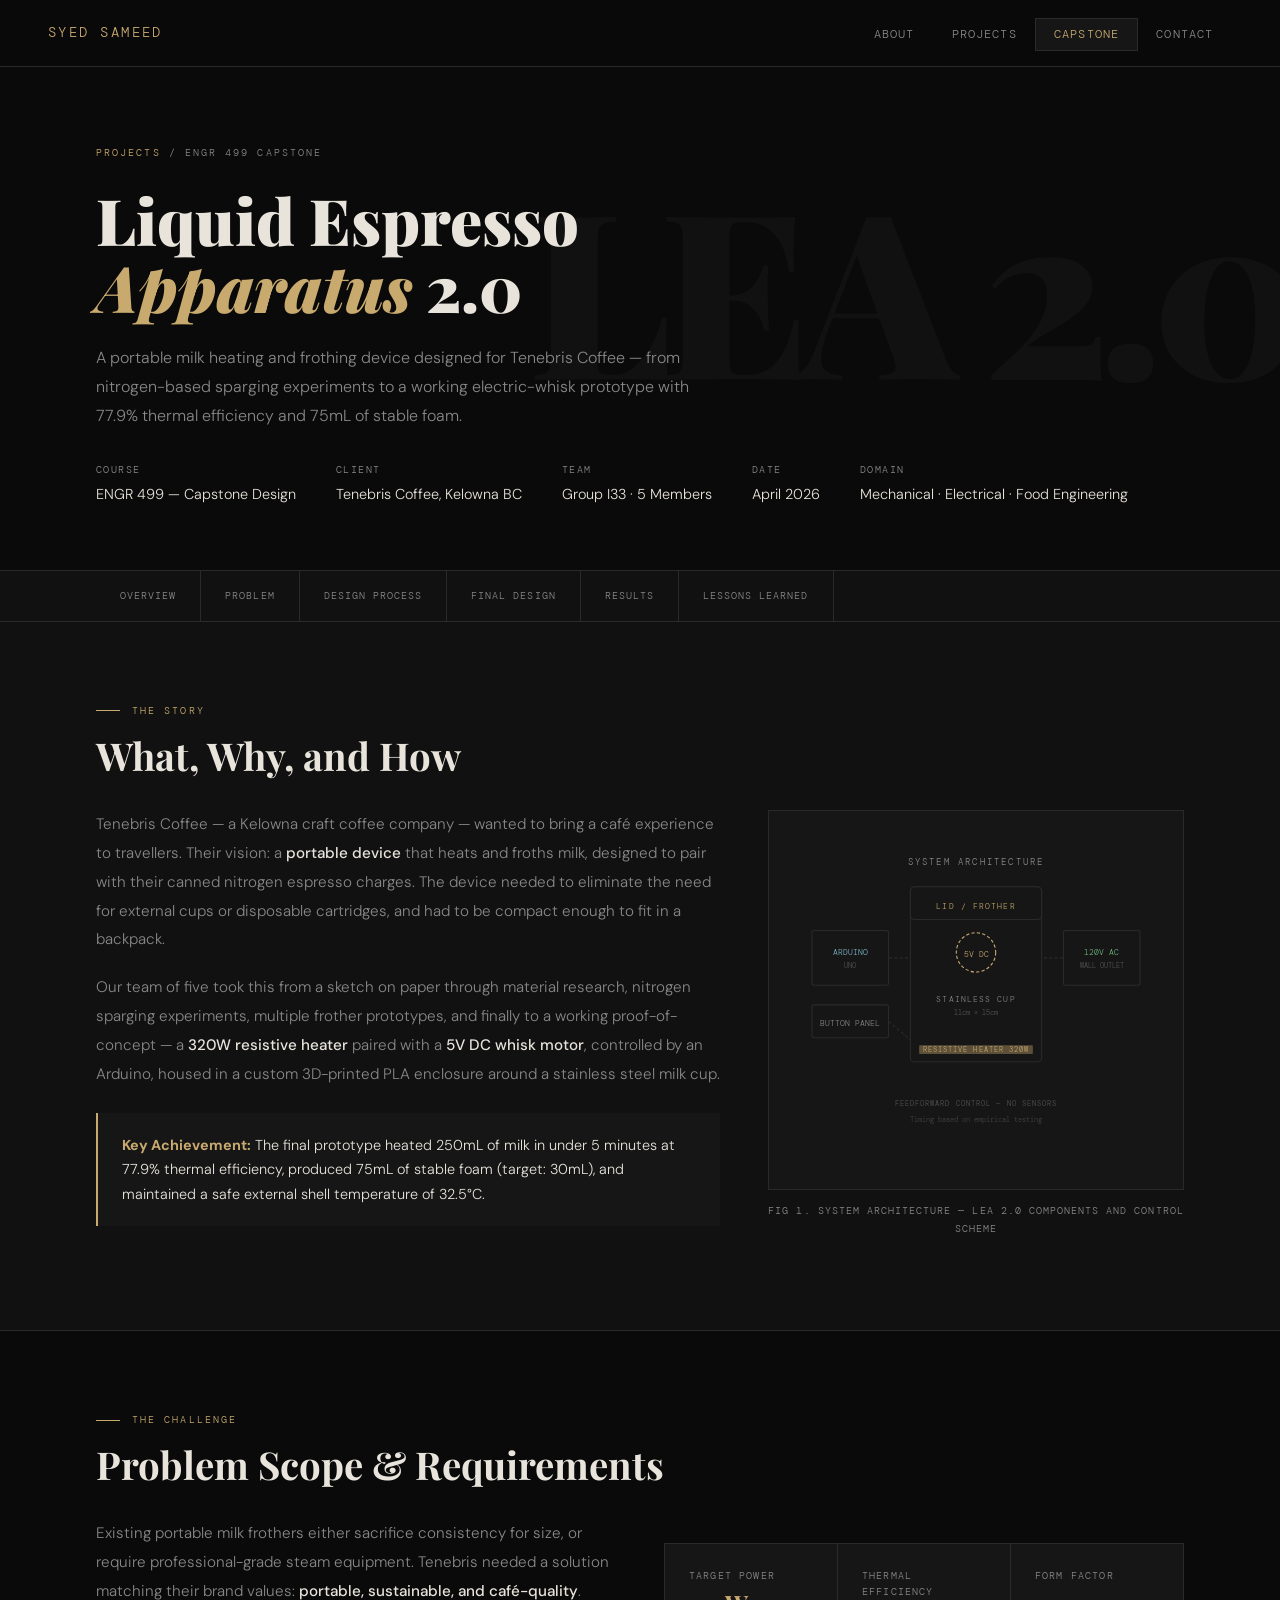
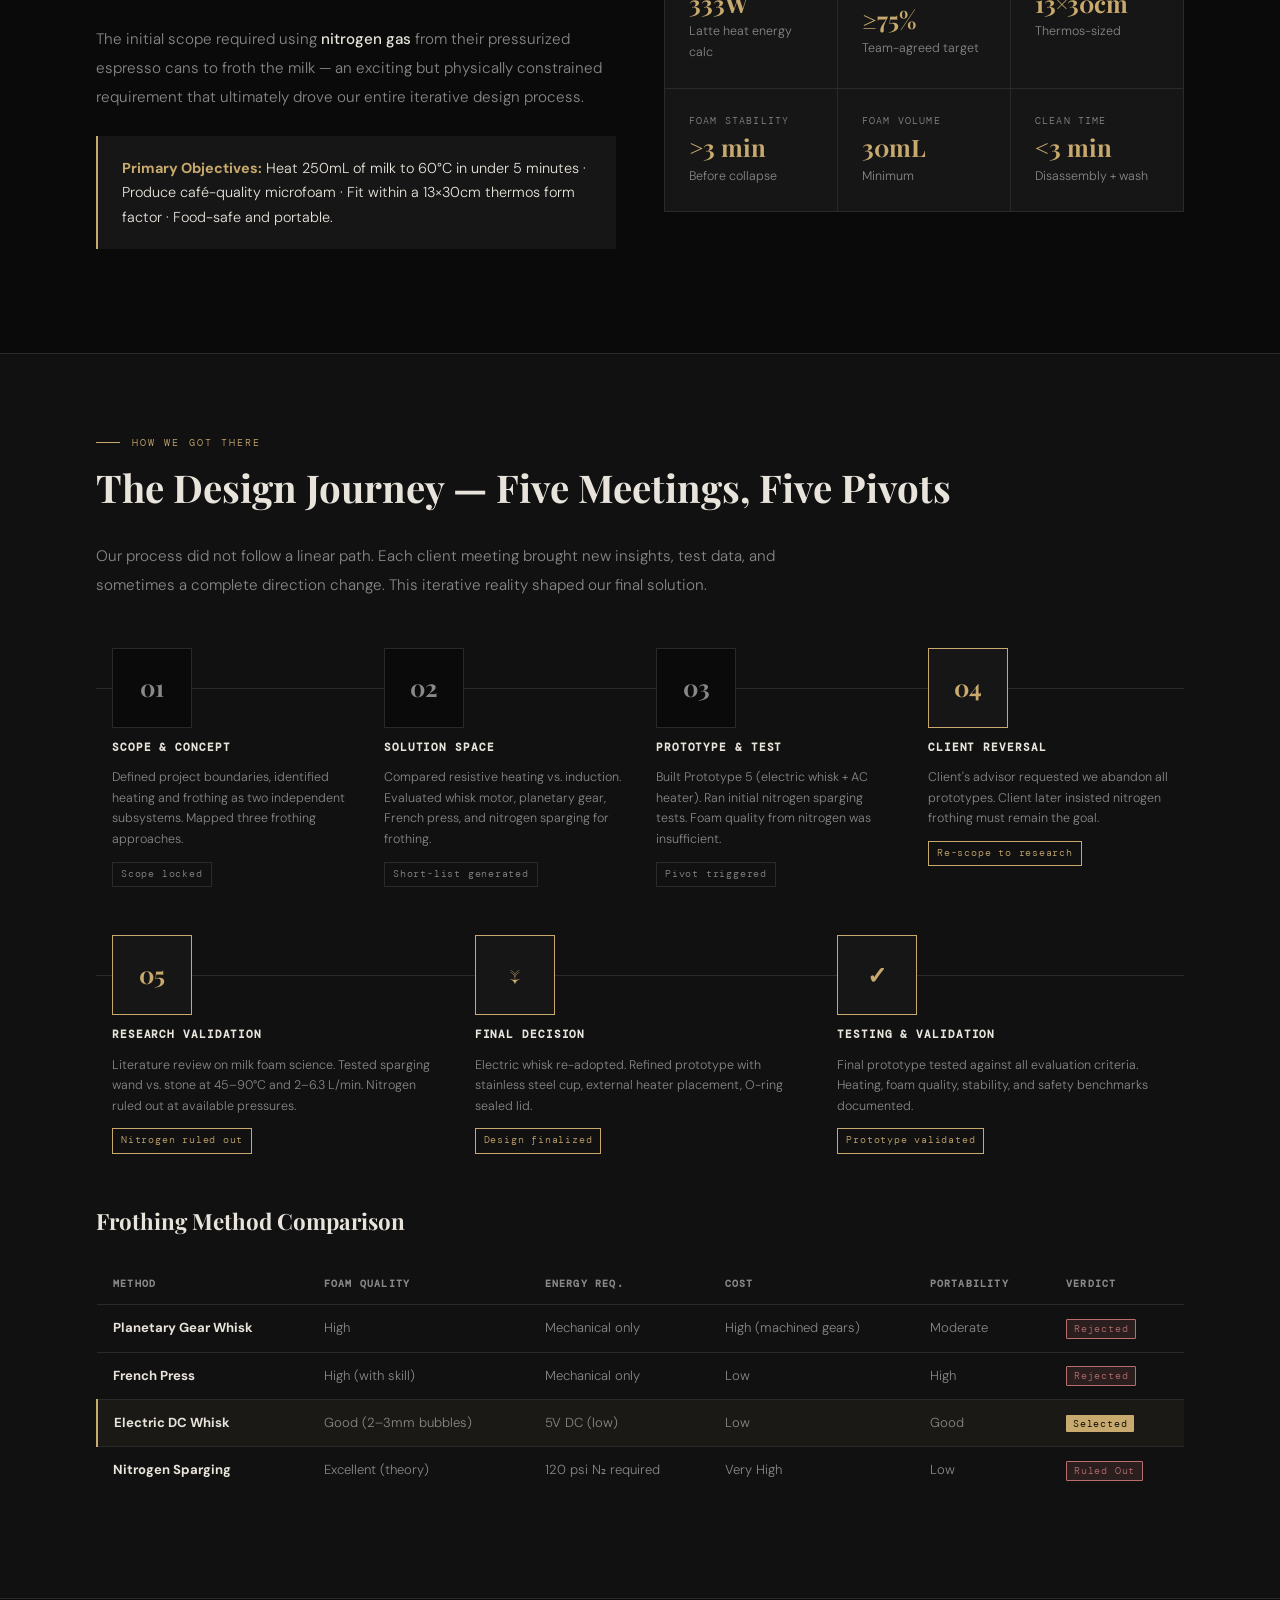
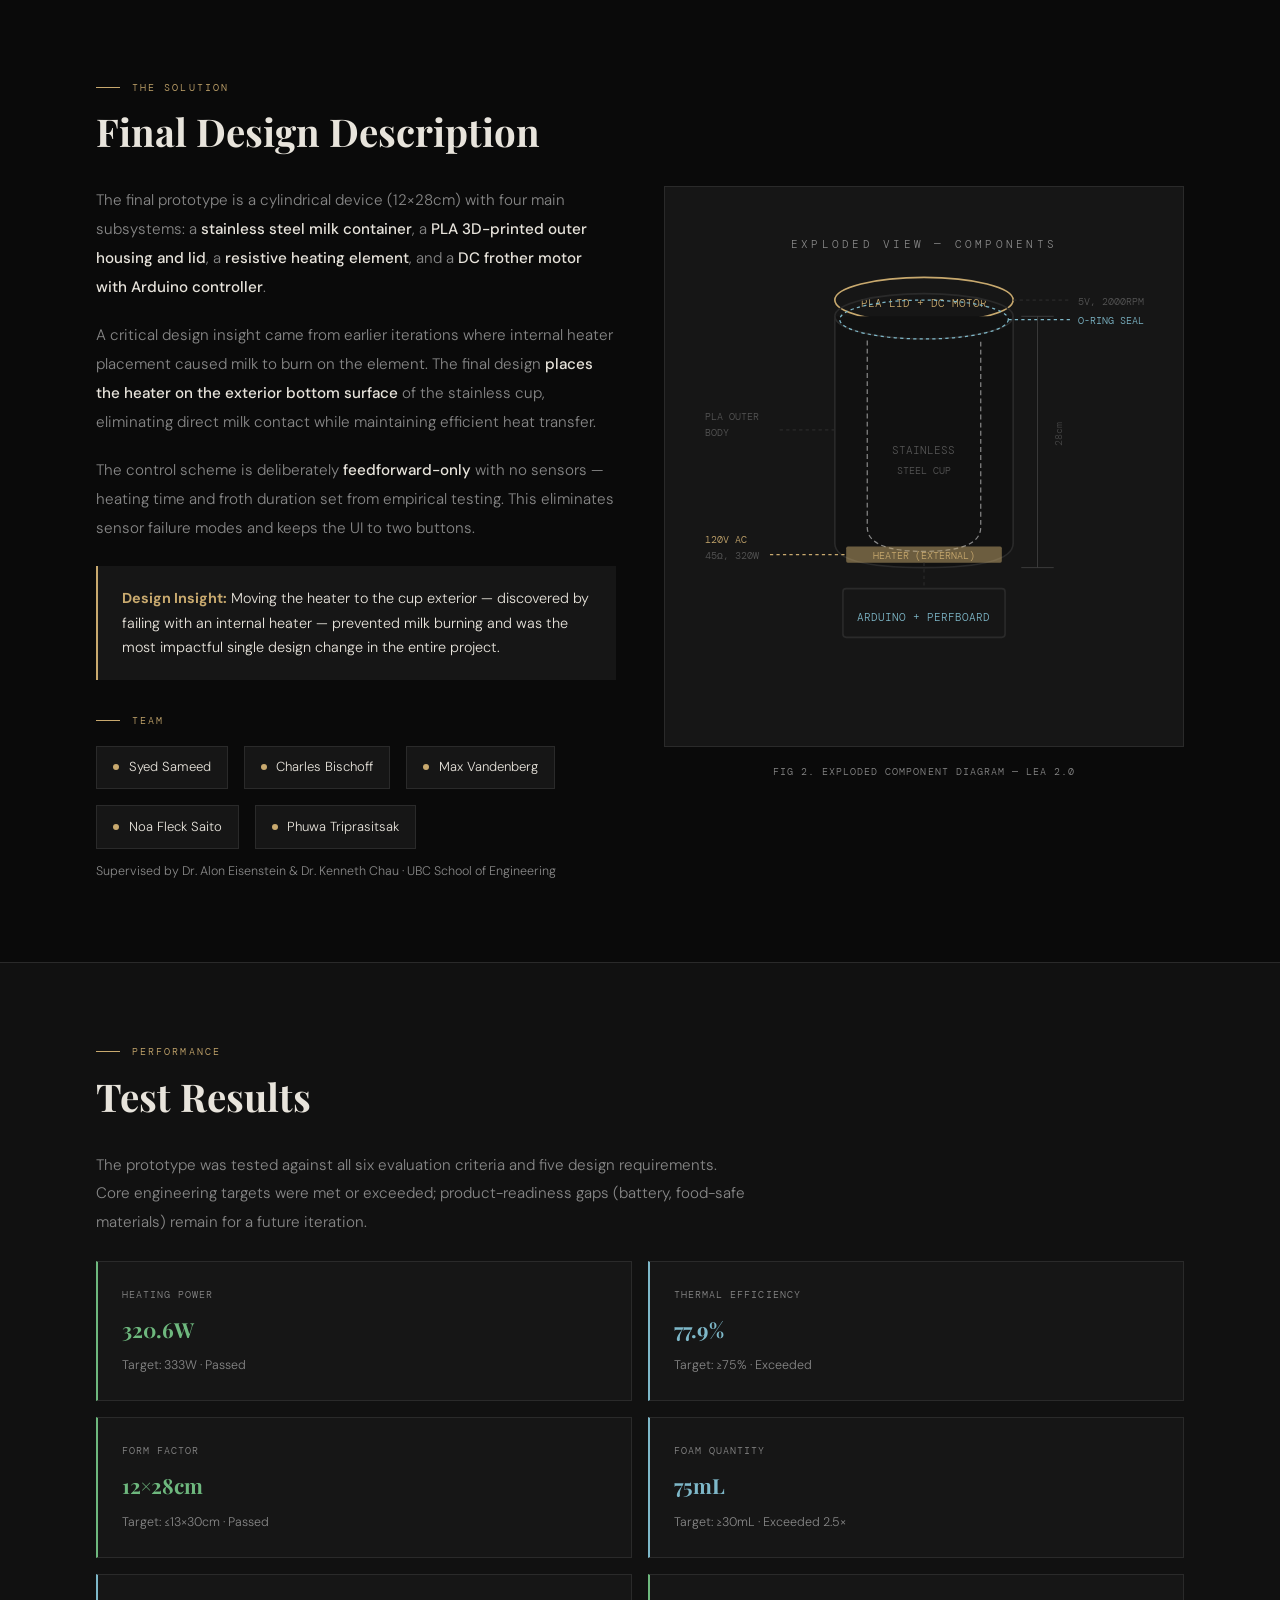
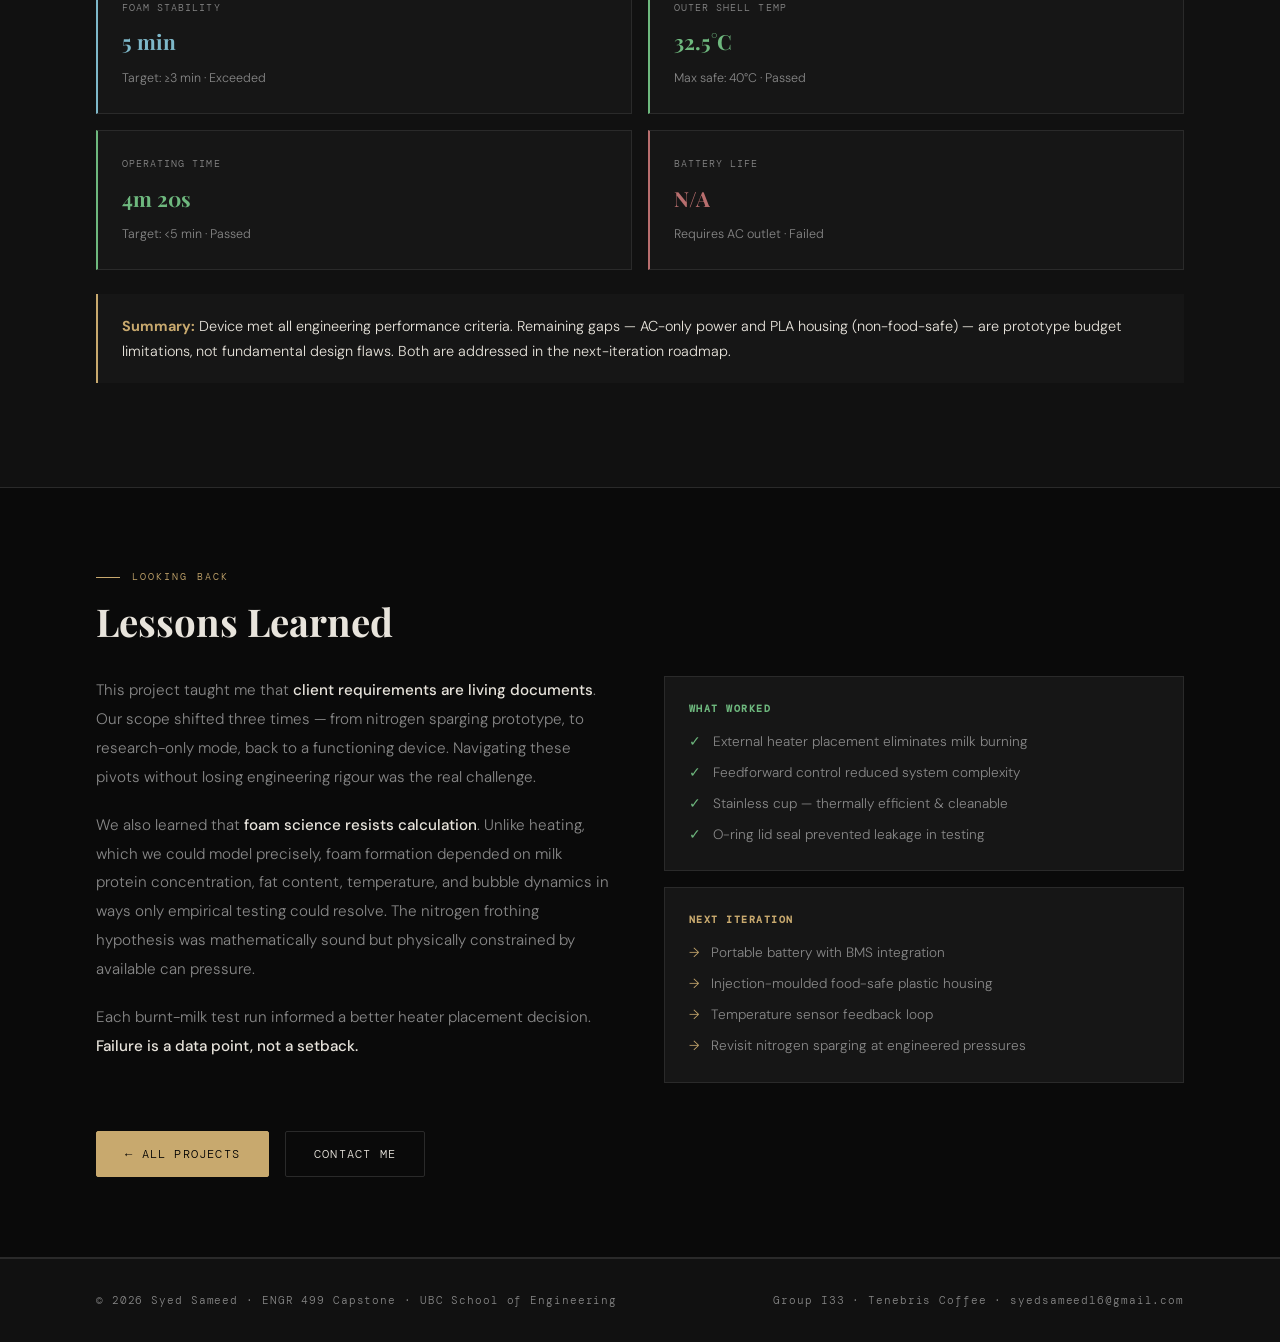
==== capstone.html @ f21b2f1c "Add files via upload" ====
<!DOCTYPE html>
<html lang="en">
<head>
  <meta charset="UTF-8"/>
  <meta name="viewport" content="width=device-width, initial-scale=1.0"/>
  <title>LEA 2.0 Capstone — Syed Sameed</title>
  <link rel="stylesheet" href="style.css"/>
  <style>
    /* PROJECT HERO */
    .project-hero {
      padding: 9rem 6rem 4rem;
      border-bottom: 1px solid var(--border);
      position: relative; overflow: hidden;
    }
    .project-hero::before {
      content: 'LEA 2.0';
      position: absolute; right: -1rem; top: 50%;
      transform: translateY(-50%);
      font-family: var(--serif); font-size: 18vw; font-weight: 900;
      color: var(--surface); letter-spacing: -0.05em;
      pointer-events: none; white-space: nowrap;
    }
    .hero-breadcrumb {
      font-family: var(--mono); font-size: 0.65rem;
      letter-spacing: 0.2em; text-transform: uppercase;
      color: var(--muted); margin-bottom: 1.5rem;
      display: flex; align-items: center; gap: 0.5rem;
    }
    .hero-breadcrumb a { color: var(--accent); text-decoration: none; }
    .project-hero h1 {
      font-family: var(--serif);
      font-size: clamp(2.5rem, 5vw, 4.5rem);
      font-weight: 900; line-height: 1.05;
      max-width: 700px; margin-bottom: 1.5rem;
      position: relative; z-index: 1;
    }
    .project-hero h1 em { font-style: italic; color: var(--accent); }
    .project-hero > p {
      max-width: 600px; color: var(--muted); font-size: 1rem;
      margin-top: 1rem; line-height: 1.8; position: relative; z-index: 1;
    }
    .project-meta {
      display: flex; gap: 2.5rem; flex-wrap: wrap;
      margin-top: 2rem; position: relative; z-index: 1;
    }
    .meta-item { display: flex; flex-direction: column; gap: 0.2rem; }
    .meta-label { font-family: var(--mono); font-size: 0.6rem; letter-spacing: 0.15em; text-transform: uppercase; color: var(--muted); }
    .meta-value { font-size: 0.9rem; color: var(--text); }

    /* TOC */
    .toc-bar {
      background: var(--surface); border-bottom: 1px solid var(--border);
      padding: 0 6rem; display: flex; gap: 0; overflow-x: auto;
      position: sticky; top: 61px; z-index: 50;
    }
    .toc-item {
      font-family: var(--mono); font-size: 0.65rem; letter-spacing: 0.1em;
      text-transform: uppercase; color: var(--muted); text-decoration: none;
      padding: 1rem 1.5rem; border-right: 1px solid var(--border);
      white-space: nowrap; transition: all 0.2s;
    }
    .toc-item:hover { color: var(--accent); background: var(--card); }

    /* CONTENT */
    section.project-section { padding: 5rem 6rem; border-bottom: 1px solid var(--border); }
    section.project-section:nth-child(even) { background: var(--surface); }
    .section-title { font-family: var(--serif); font-size: clamp(1.6rem, 3vw, 2.4rem); font-weight: 700; line-height: 1.2; margin-bottom: 2rem; }
    .two-col { display: grid; grid-template-columns: 1fr 1fr; gap: 3rem; align-items: start; }
    .two-col-wide { display: grid; grid-template-columns: 1.5fr 1fr; gap: 3rem; align-items: start; }
    p.body-text { color: var(--muted); font-size: 0.95rem; line-height: 1.9; margin-bottom: 1.2rem; }
    p.body-text strong { color: var(--text); font-weight: 500; }
    .callout { border-left: 2px solid var(--accent); padding: 1.25rem 1.5rem; background: var(--card); margin: 1.5rem 0; font-size: 0.9rem; color: var(--text); line-height: 1.7; }
    .callout strong { color: var(--accent); }
    .diagram-box { background: var(--card); border: 1px solid var(--border); padding: 2rem; display: flex; flex-direction: column; align-items: center; justify-content: center; min-height: 220px; gap: 1rem; text-align: center; }
    .diagram-caption { font-family: var(--mono); font-size: 0.65rem; letter-spacing: 0.1em; text-transform: uppercase; color: var(--muted); text-align: center; margin-top: 0.75rem; }

    /* ITERATION FLOW */
    .iteration-flow { display: grid; grid-template-columns: repeat(4, 1fr); gap: 0; margin: 2rem 0; position: relative; }
    .iteration-flow::before { content: ''; position: absolute; top: 2.5rem; left: 0; right: 0; height: 1px; background: var(--border); z-index: 0; }
    .iter-card { padding: 0 1rem; display: flex; flex-direction: column; align-items: flex-start; gap: 0.75rem; position: relative; z-index: 1; }
    .iter-num { width: 5rem; height: 5rem; border: 1px solid var(--border); background: var(--bg); display: flex; align-items: center; justify-content: center; font-family: var(--serif); font-size: 1.5rem; font-weight: 700; color: var(--muted); }
    .iter-card.active .iter-num { border-color: var(--accent); background: var(--card); color: var(--accent); }
    .iter-card h4 { font-family: var(--mono); font-size: 0.7rem; letter-spacing: 0.08em; text-transform: uppercase; color: var(--text); line-height: 1.4; }
    .iter-card p { font-size: 0.78rem; color: var(--muted); line-height: 1.65; }
    .iter-outcome { font-family: var(--mono); font-size: 0.62rem; letter-spacing: 0.08em; padding: 0.2rem 0.5rem; border: 1px solid var(--border); color: var(--muted); }
    .iter-card.active .iter-outcome { border-color: var(--accent); color: var(--accent); }

    /* TABLES */
    .compare-table { width: 100%; border-collapse: collapse; font-size: 0.82rem; margin: 1.5rem 0; }
    .compare-table th { font-family: var(--mono); font-size: 0.62rem; letter-spacing: 0.12em; text-transform: uppercase; color: var(--muted); padding: 0.75rem 1rem; border-bottom: 1px solid var(--border); text-align: left; }
    .compare-table td { padding: 0.75rem 1rem; border-bottom: 1px solid var(--border); color: var(--muted); vertical-align: top; }
    .compare-table tr:last-child td { border-bottom: none; }
    .compare-table tr:hover td { background: var(--card); }
    .selected-row td { background: rgba(200, 169, 110, 0.05) !important; }
    .selected-row td:first-child { border-left: 2px solid var(--accent); }
    .badge { font-family: var(--mono); font-size: 0.6rem; letter-spacing: 0.08em; padding: 0.15rem 0.45rem; border-radius: 1px; }
    .badge-selected { background: var(--accent); color: #000; }
    .badge-pass { background: rgba(110, 184, 126, 0.15); color: var(--green); border: 1px solid var(--green); }
    .badge-fail { background: rgba(184, 110, 110, 0.15); color: var(--red); border: 1px solid var(--red); }
    .badge-exceed { background: rgba(126, 184, 201, 0.15); color: var(--accent2); border: 1px solid var(--accent2); }

    /* SPECS GRID */
    .specs-grid { display: grid; grid-template-columns: repeat(3, 1fr); gap: 1px; background: var(--border); border: 1px solid var(--border); margin: 1.5rem 0; }
    .spec-cell { background: var(--card); padding: 1.5rem; display: flex; flex-direction: column; gap: 0.4rem; }
    .spec-label { font-family: var(--mono); font-size: 0.6rem; letter-spacing: 0.12em; text-transform: uppercase; color: var(--muted); }
    .spec-val { font-family: var(--serif); font-size: 1.5rem; font-weight: 700; color: var(--accent); line-height: 1; }
    .spec-note { font-size: 0.78rem; color: var(--muted); }

    /* SYSTEM SVG */
    .system-svg-wrap { background: var(--card); border: 1px solid var(--border); padding: 2rem; }

    /* RESULTS */
    .results-grid { display: grid; grid-template-columns: repeat(2, 1fr); gap: 1rem; margin: 1.5rem 0; }
    .result-card { background: var(--card); border: 1px solid var(--border); padding: 1.5rem; display: flex; flex-direction: column; gap: 0.5rem; }
    .result-card.pass { border-left: 2px solid var(--green); }
    .result-card.fail { border-left: 2px solid var(--red); }
    .result-card.exceed { border-left: 2px solid var(--accent2); }
    .result-label { font-family: var(--mono); font-size: 0.65rem; letter-spacing: 0.1em; text-transform: uppercase; color: var(--muted); }
    .result-value { font-family: var(--serif); font-size: 1.3rem; font-weight: 700; }
    .result-card.pass .result-value { color: var(--green); }
    .result-card.fail .result-value { color: var(--red); }
    .result-card.exceed .result-value { color: var(--accent2); }
    .result-target { font-size: 0.78rem; color: var(--muted); }

    /* TEAM */
    .team-row { display: flex; gap: 1rem; flex-wrap: wrap; margin-top: 1rem; }
    .team-chip { display: flex; align-items: center; gap: 0.6rem; padding: 0.6rem 1rem; background: var(--card); border: 1px solid var(--border); font-size: 0.82rem; }
    .team-chip span { width: 6px; height: 6px; background: var(--accent); border-radius: 50%; flex-shrink: 0; }

    @media (max-width: 900px) {
      .project-hero { padding: 7rem 2rem 3rem; }
      section.project-section { padding: 3.5rem 2rem; }
      .two-col, .two-col-wide { grid-template-columns: 1fr; gap: 2rem; }
      .iteration-flow { grid-template-columns: 1fr 1fr; gap: 1.5rem; }
      .iteration-flow::before { display: none; }
      .specs-grid { grid-template-columns: 1fr 1fr; }
      .results-grid { grid-template-columns: 1fr; }
      .toc-bar { padding: 0 1.5rem; }
    }
  </style>
</head>
<body>

<nav>
  <a href="index.html" class="nav-logo">Syed Sameed</a>
  <ul class="nav-links">
    <li><a href="index.html">About</a></li>
    <li><a href="projects.html">Projects</a></li>
    <li><a href="capstone.html" class="active">Capstone</a></li>
    <li><a href="contact.html">Contact</a></li>
  </ul>
</nav>

<!-- HERO -->
<div class="project-hero">
  <div class="hero-breadcrumb">
    <a href="projects.html">Projects</a>
    <span>/</span>
    ENGR 499 Capstone
  </div>
  <h1>Liquid Espresso<br/><em>Apparatus</em> 2.0</h1>
  <p>
    A portable milk heating and frothing device designed for Tenebris Coffee — 
    from nitrogen-based sparging experiments to a working electric-whisk prototype 
    with 77.9% thermal efficiency and 75mL of stable foam.
  </p>
  <div class="project-meta">
    <div class="meta-item"><span class="meta-label">Course</span><span class="meta-value">ENGR 499 — Capstone Design</span></div>
    <div class="meta-item"><span class="meta-label">Client</span><span class="meta-value">Tenebris Coffee, Kelowna BC</span></div>
    <div class="meta-item"><span class="meta-label">Team</span><span class="meta-value">Group I33 · 5 Members</span></div>
    <div class="meta-item"><span class="meta-label">Date</span><span class="meta-value">April 2026</span></div>
    <div class="meta-item"><span class="meta-label">Domain</span><span class="meta-value">Mechanical · Electrical · Food Engineering</span></div>
  </div>
</div>

<!-- TOC -->
<div class="toc-bar">
  <a href="#overview" class="toc-item">Overview</a>
  <a href="#problem" class="toc-item">Problem</a>
  <a href="#process" class="toc-item">Design Process</a>
  <a href="#final-design" class="toc-item">Final Design</a>
  <a href="#results" class="toc-item">Results</a>
  <a href="#lessons" class="toc-item">Lessons Learned</a>
</div>

<!-- OVERVIEW -->
<section class="project-section" id="overview">
  <div class="section-tag">The Story</div>
  <h2 class="section-title">What, Why, and How</h2>
  <div class="two-col-wide">
    <div>
      <p class="body-text">
        Tenebris Coffee — a Kelowna craft coffee company — wanted to bring a café experience 
        to travellers. Their vision: a <strong>portable device</strong> that heats and froths 
        milk, designed to pair with their canned nitrogen espresso charges. The device 
        needed to eliminate the need for external cups or disposable cartridges, and had to 
        be compact enough to fit in a backpack.
      </p>
      <p class="body-text">
        Our team of five took this from a sketch on paper through material research, 
        nitrogen sparging experiments, multiple frother prototypes, and finally to a 
        working proof-of-concept — a <strong>320W resistive heater</strong> paired with a 
        <strong>5V DC whisk motor</strong>, controlled by an Arduino, housed in a 
        custom 3D-printed PLA enclosure around a stainless steel milk cup.
      </p>
      <div class="callout">
        <strong>Key Achievement:</strong> The final prototype heated 250mL of milk in under 
        5 minutes at 77.9% thermal efficiency, produced 75mL of stable foam (target: 30mL), 
        and maintained a safe external shell temperature of 32.5°C.
      </div>
    </div>
    <div>
      <div class="system-svg-wrap">
        <svg width="100%" viewBox="0 0 320 280" fill="none" xmlns="http://www.w3.org/2000/svg">
          <text x="160" y="20" text-anchor="middle" fill="#888" font-family="DM Mono, monospace" font-size="8" letter-spacing="2">SYSTEM ARCHITECTURE</text>
          <rect x="100" y="40" width="120" height="160" rx="4" stroke="#2a2a2a" stroke-width="1"/>
          <rect x="100" y="40" width="120" height="30" rx="4" fill="#161616" stroke="#2a2a2a" stroke-width="1"/>
          <text x="160" y="60" text-anchor="middle" fill="#c8a96e" font-family="DM Mono, monospace" font-size="7" letter-spacing="1">LID / FROTHER</text>
          <circle cx="160" cy="100" r="18" stroke="#c8a96e" stroke-width="1" stroke-dasharray="3 2"/>
          <text x="160" y="104" text-anchor="middle" fill="#c8a96e" font-family="DM Mono, monospace" font-size="7">5V DC</text>
          <text x="160" y="145" text-anchor="middle" fill="#888" font-family="DM Mono, monospace" font-size="7" letter-spacing="1">STAINLESS CUP</text>
          <text x="160" y="157" text-anchor="middle" fill="#555" font-family="DM Mono, monospace" font-size="6">11cm × 15cm</text>
          <rect x="108" y="185" width="104" height="8" fill="#c8a96e" opacity="0.4" rx="1"/>
          <text x="160" y="191" text-anchor="middle" fill="#c8a96e" font-family="DM Mono, monospace" font-size="6" letter-spacing="1">RESISTIVE HEATER 320W</text>
          <rect x="10" y="80" width="70" height="50" rx="2" stroke="#2a2a2a" stroke-width="1" fill="#161616"/>
          <text x="45" y="102" text-anchor="middle" fill="#7eb8c9" font-family="DM Mono, monospace" font-size="7">ARDUINO</text>
          <text x="45" y="114" text-anchor="middle" fill="#555" font-family="DM Mono, monospace" font-size="6">UNO</text>
          <line x1="80" y1="105" x2="100" y2="105" stroke="#2a2a2a" stroke-width="1" stroke-dasharray="3 2"/>
          <rect x="10" y="148" width="70" height="30" rx="2" stroke="#2a2a2a" stroke-width="1" fill="#161616"/>
          <text x="45" y="167" text-anchor="middle" fill="#888" font-family="DM Mono, monospace" font-size="7">BUTTON PANEL</text>
          <line x1="80" y1="163" x2="100" y2="180" stroke="#2a2a2a" stroke-width="1" stroke-dasharray="3 2"/>
          <rect x="240" y="80" width="70" height="50" rx="2" stroke="#2a2a2a" stroke-width="1" fill="#161616"/>
          <text x="275" y="102" text-anchor="middle" fill="#6eb87e" font-family="DM Mono, monospace" font-size="7">120V AC</text>
          <text x="275" y="114" text-anchor="middle" fill="#555" font-family="DM Mono, monospace" font-size="6">WALL OUTLET</text>
          <line x1="240" y1="105" x2="220" y2="105" stroke="#2a2a2a" stroke-width="1" stroke-dasharray="3 2"/>
          <text x="160" y="240" text-anchor="middle" fill="#555" font-family="DM Mono, monospace" font-size="6" letter-spacing="1">FEEDFORWARD CONTROL — NO SENSORS</text>
          <text x="160" y="255" text-anchor="middle" fill="#444" font-family="DM Mono, monospace" font-size="6">Timing based on empirical testing</text>
        </svg>
      </div>
      <p class="diagram-caption">Fig 1. System architecture — LEA 2.0 components and control scheme</p>
    </div>
  </div>
</section>

<!-- PROBLEM -->
<section class="project-section" id="problem">
  <div class="section-tag">The Challenge</div>
  <h2 class="section-title">Problem Scope &amp; Requirements</h2>
  <div class="two-col">
    <div>
      <p class="body-text">
        Existing portable milk frothers either sacrifice consistency for size, or require 
        professional-grade steam equipment. Tenebris needed a solution matching their brand 
        values: <strong>portable, sustainable, and café-quality</strong>.
      </p>
      <p class="body-text">
        The initial scope required using <strong>nitrogen gas</strong> from their pressurized 
        espresso cans to froth the milk — an exciting but physically constrained requirement 
        that ultimately drove our entire iterative design process.
      </p>
      <div class="callout">
        <strong>Primary Objectives:</strong> Heat 250mL of milk to 60°C in under 5 minutes · 
        Produce café-quality microfoam · Fit within a 13×30cm thermos form factor · 
        Food-safe and portable.
      </div>
    </div>
    <div>
      <div class="specs-grid">
        <div class="spec-cell"><span class="spec-label">Target Power</span><span class="spec-val">333W</span><span class="spec-note">Latte heat energy calc</span></div>
        <div class="spec-cell"><span class="spec-label">Thermal Efficiency</span><span class="spec-val">≥75%</span><span class="spec-note">Team-agreed target</span></div>
        <div class="spec-cell"><span class="spec-label">Form Factor</span><span class="spec-val">13×30cm</span><span class="spec-note">Thermos-sized</span></div>
        <div class="spec-cell"><span class="spec-label">Foam Stability</span><span class="spec-val">&gt;3 min</span><span class="spec-note">Before collapse</span></div>
        <div class="spec-cell"><span class="spec-label">Foam Volume</span><span class="spec-val">30mL</span><span class="spec-note">Minimum</span></div>
        <div class="spec-cell"><span class="spec-label">Clean Time</span><span class="spec-val">&lt;3 min</span><span class="spec-note">Disassembly + wash</span></div>
      </div>
    </div>
  </div>
</section>

<!-- DESIGN PROCESS -->
<section class="project-section" id="process">
  <div class="section-tag">How We Got There</div>
  <h2 class="section-title">The Design Journey — Five Meetings, Five Pivots</h2>
  <p class="body-text" style="max-width:700px;">
    Our process did not follow a linear path. Each client meeting brought new insights, 
    test data, and sometimes a complete direction change. This iterative reality shaped our final solution.
  </p>
  <div class="iteration-flow" style="margin:3rem 0;">
    <div class="iter-card">
      <div class="iter-num">01</div>
      <h4>Scope &amp; Concept</h4>
      <p>Defined project boundaries, identified heating and frothing as two independent subsystems. Mapped three frothing approaches.</p>
      <span class="iter-outcome">Scope locked</span>
    </div>
    <div class="iter-card">
      <div class="iter-num">02</div>
      <h4>Solution Space</h4>
      <p>Compared resistive heating vs. induction. Evaluated whisk motor, planetary gear, French press, and nitrogen sparging for frothing.</p>
      <span class="iter-outcome">Short-list generated</span>
    </div>
    <div class="iter-card">
      <div class="iter-num">03</div>
      <h4>Prototype &amp; Test</h4>
      <p>Built Prototype 5 (electric whisk + AC heater). Ran initial nitrogen sparging tests. Foam quality from nitrogen was insufficient.</p>
      <span class="iter-outcome">Pivot triggered</span>
    </div>
    <div class="iter-card active">
      <div class="iter-num">04</div>
      <h4>Client Reversal</h4>
      <p>Client's advisor requested we abandon all prototypes. Client later insisted nitrogen frothing must remain the goal.</p>
      <span class="iter-outcome">Re-scope to research</span>
    </div>
  </div>
  <div class="iteration-flow" style="margin:1.5rem 0 3rem; grid-template-columns: repeat(3,1fr);">
    <div class="iter-card active">
      <div class="iter-num">05</div>
      <h4>Research Validation</h4>
      <p>Literature review on milk foam science. Tested sparging wand vs. stone at 45–90°C and 2–6.3 L/min. Nitrogen ruled out at available pressures.</p>
      <span class="iter-outcome">Nitrogen ruled out</span>
    </div>
    <div class="iter-card active">
      <div class="iter-num">↓</div>
      <h4>Final Decision</h4>
      <p>Electric whisk re-adopted. Refined prototype with stainless steel cup, external heater placement, O-ring sealed lid.</p>
      <span class="iter-outcome">Design finalized</span>
    </div>
    <div class="iter-card active">
      <div class="iter-num">✓</div>
      <h4>Testing &amp; Validation</h4>
      <p>Final prototype tested against all evaluation criteria. Heating, foam quality, stability, and safety benchmarks documented.</p>
      <span class="iter-outcome">Prototype validated</span>
    </div>
  </div>

  <h3 style="font-family:var(--serif);font-size:1.4rem;margin-bottom:1rem;margin-top:2.5rem;">Frothing Method Comparison</h3>
  <table class="compare-table">
    <thead><tr><th>Method</th><th>Foam Quality</th><th>Energy Req.</th><th>Cost</th><th>Portability</th><th>Verdict</th></tr></thead>
    <tbody>
      <tr><td><strong style="color:var(--text)">Planetary Gear Whisk</strong></td><td>High</td><td>Mechanical only</td><td>High (machined gears)</td><td>Moderate</td><td><span class="badge badge-fail">Rejected</span></td></tr>
      <tr><td><strong style="color:var(--text)">French Press</strong></td><td>High (with skill)</td><td>Mechanical only</td><td>Low</td><td>High</td><td><span class="badge badge-fail">Rejected</span></td></tr>
      <tr class="selected-row"><td><strong style="color:var(--text)">Electric DC Whisk</strong></td><td>Good (2–3mm bubbles)</td><td>5V DC (low)</td><td>Low</td><td>Good</td><td><span class="badge badge-selected">Selected</span></td></tr>
      <tr><td><strong style="color:var(--text)">Nitrogen Sparging</strong></td><td>Excellent (theory)</td><td>120 psi N₂ required</td><td>Very High</td><td>Low</td><td><span class="badge badge-fail">Ruled Out</span></td></tr>
    </tbody>
  </table>
</section>

<!-- FINAL DESIGN -->
<section class="project-section" id="final-design">
  <div class="section-tag">The Solution</div>
  <h2 class="section-title">Final Design Description</h2>
  <div class="two-col">
    <div>
      <p class="body-text">
        The final prototype is a cylindrical device (12×28cm) with four main subsystems: a 
        <strong>stainless steel milk container</strong>, a <strong>PLA 3D-printed outer housing 
        and lid</strong>, a <strong>resistive heating element</strong>, and a 
        <strong>DC frother motor with Arduino controller</strong>.
      </p>
      <p class="body-text">
        A critical design insight came from earlier iterations where internal heater placement 
        caused milk to burn on the element. The final design <strong>places the heater on the 
        exterior bottom surface</strong> of the stainless cup, eliminating direct milk contact 
        while maintaining efficient heat transfer.
      </p>
      <p class="body-text">
        The control scheme is deliberately <strong>feedforward-only</strong> with no sensors — 
        heating time and froth duration set from empirical testing. This eliminates sensor 
        failure modes and keeps the UI to two buttons.
      </p>
      <div class="callout">
        <strong>Design Insight:</strong> Moving the heater to the cup exterior — discovered 
        by failing with an internal heater — prevented milk burning and was the most impactful 
        single design change in the entire project.
      </div>
      <div style="margin-top:2rem;">
        <div class="section-tag" style="margin-bottom:0.75rem;">Team</div>
        <div class="team-row">
          <div class="team-chip"><span></span>Syed Sameed</div>
          <div class="team-chip"><span></span>Charles Bischoff</div>
          <div class="team-chip"><span></span>Max Vandenberg</div>
          <div class="team-chip"><span></span>Noa Fleck Saito</div>
          <div class="team-chip"><span></span>Phuwa Triprasitsak</div>
        </div>
        <p style="font-size:0.78rem;color:var(--muted);margin-top:0.75rem;">Supervised by Dr. Alon Eisenstein &amp; Dr. Kenneth Chau · UBC School of Engineering</p>
      </div>
    </div>
    <div>
      <div class="system-svg-wrap" style="margin-bottom:1rem;">
        <svg width="100%" viewBox="0 0 280 300" fill="none" xmlns="http://www.w3.org/2000/svg">
          <text x="140" y="18" text-anchor="middle" fill="#888" font-family="DM Mono, monospace" font-size="7" letter-spacing="2">EXPLODED VIEW — COMPONENTS</text>
          <ellipse cx="140" cy="50" rx="55" ry="14" stroke="#c8a96e" stroke-width="1" fill="#161616"/>
          <text x="140" y="54" text-anchor="middle" fill="#c8a96e" font-family="DM Mono, monospace" font-size="7">PLA LID + DC MOTOR</text>
          <line x1="195" y1="50" x2="230" y2="50" stroke="#2a2a2a" stroke-width="0.75" stroke-dasharray="2 2"/>
          <text x="235" y="53" fill="#555" font-family="DM Mono, monospace" font-size="6">5V, 2000RPM</text>
          <path d="M85 60 L85 200 Q85 215 140 215 Q195 215 195 200 L195 60" stroke="#2a2a2a" stroke-width="1" fill="#111111"/>
          <ellipse cx="140" cy="60" rx="55" ry="14" stroke="#2a2a2a" stroke-width="1"/>
          <ellipse cx="140" cy="62" rx="52" ry="12" stroke="#7eb8c9" stroke-width="0.75" stroke-dasharray="2 2" fill="none"/>
          <line x1="192" y1="62" x2="230" y2="62" stroke="#7eb8c9" stroke-width="0.75" stroke-dasharray="2 2"/>
          <text x="235" y="65" fill="#7eb8c9" font-family="DM Mono, monospace" font-size="6">O-RING SEAL</text>
          <path d="M105 75 L105 190 Q105 205 140 205 Q175 205 175 190 L175 75" stroke="#888" stroke-width="0.75" fill="none" stroke-dasharray="3 2"/>
          <text x="140" y="145" text-anchor="middle" fill="#555" font-family="DM Mono, monospace" font-size="7">STAINLESS</text>
          <text x="140" y="157" text-anchor="middle" fill="#555" font-family="DM Mono, monospace" font-size="6">STEEL CUP</text>
          <rect x="92" y="202" width="96" height="10" rx="1" fill="#c8a96e" opacity="0.5"/>
          <text x="140" y="210" text-anchor="middle" fill="#c8a96e" font-family="DM Mono, monospace" font-size="6">HEATER (EXTERNAL)</text>
          <line x1="45" y1="207" x2="92" y2="207" stroke="#c8a96e" stroke-width="0.75" stroke-dasharray="2 2"/>
          <text x="5" y="200" fill="#c8a96e" font-family="DM Mono, monospace" font-size="6">120V AC</text>
          <text x="5" y="210" fill="#555" font-family="DM Mono, monospace" font-size="6">45Ω, 320W</text>
          <line x1="85" y1="130" x2="50" y2="130" stroke="#2a2a2a" stroke-width="0.75" stroke-dasharray="2 2"/>
          <text x="5" y="124" fill="#555" font-family="DM Mono, monospace" font-size="6">PLA OUTER</text>
          <text x="5" y="134" fill="#555" font-family="DM Mono, monospace" font-size="6">BODY</text>
          <rect x="90" y="228" width="100" height="30" rx="2" stroke="#2a2a2a" stroke-width="1" fill="#161616"/>
          <text x="140" y="248" text-anchor="middle" fill="#7eb8c9" font-family="DM Mono, monospace" font-size="7">ARDUINO + PERFBOARD</text>
          <line x1="140" y1="212" x2="140" y2="228" stroke="#2a2a2a" stroke-width="0.75" stroke-dasharray="2 2"/>
          <line x1="200" y1="215" x2="220" y2="215" stroke="#444" stroke-width="0.5"/>
          <line x1="200" y1="60" x2="220" y2="60" stroke="#444" stroke-width="0.5"/>
          <line x1="210" y1="60" x2="210" y2="215" stroke="#444" stroke-width="0.5"/>
          <text x="225" y="140" fill="#444" font-family="DM Mono, monospace" font-size="6" transform="rotate(-90,225,140)">28cm</text>
        </svg>
      </div>
      <p class="diagram-caption">Fig 2. Exploded component diagram — LEA 2.0</p>
    </div>
  </div>
</section>

<!-- RESULTS -->
<section class="project-section" id="results">
  <div class="section-tag">Performance</div>
  <h2 class="section-title">Test Results</h2>
  <p class="body-text" style="max-width:650px;">
    The prototype was tested against all six evaluation criteria and five design requirements. 
    Core engineering targets were met or exceeded; product-readiness gaps (battery, food-safe 
    materials) remain for a future iteration.
  </p>
  <div class="results-grid">
    <div class="result-card pass"><span class="result-label">Heating Power</span><span class="result-value">320.6W</span><span class="result-target">Target: 333W · Passed</span></div>
    <div class="result-card exceed"><span class="result-label">Thermal Efficiency</span><span class="result-value">77.9%</span><span class="result-target">Target: ≥75% · Exceeded</span></div>
    <div class="result-card pass"><span class="result-label">Form Factor</span><span class="result-value">12×28cm</span><span class="result-target">Target: ≤13×30cm · Passed</span></div>
    <div class="result-card exceed"><span class="result-label">Foam Quantity</span><span class="result-value">75mL</span><span class="result-target">Target: ≥30mL · Exceeded 2.5×</span></div>
    <div class="result-card exceed"><span class="result-label">Foam Stability</span><span class="result-value">5 min</span><span class="result-target">Target: ≥3 min · Exceeded</span></div>
    <div class="result-card pass"><span class="result-label">Outer Shell Temp</span><span class="result-value">32.5°C</span><span class="result-target">Max safe: 40°C · Passed</span></div>
    <div class="result-card pass"><span class="result-label">Operating Time</span><span class="result-value">4m 20s</span><span class="result-target">Target: &lt;5 min · Passed</span></div>
    <div class="result-card fail"><span class="result-label">Battery Life</span><span class="result-value">N/A</span><span class="result-target">Requires AC outlet · Failed</span></div>
  </div>
  <div class="callout" style="margin-top:1.5rem;">
    <strong>Summary:</strong> Device met all engineering performance criteria. Remaining gaps — 
    AC-only power and PLA housing (non-food-safe) — are prototype budget limitations, not 
    fundamental design flaws. Both are addressed in the next-iteration roadmap.
  </div>
</section>

<!-- LESSONS -->
<section class="project-section" id="lessons">
  <div class="section-tag">Looking Back</div>
  <h2 class="section-title">Lessons Learned</h2>
  <div class="two-col">
    <div>
      <p class="body-text">
        This project taught me that <strong>client requirements are living documents</strong>. 
        Our scope shifted three times — from nitrogen sparging prototype, to research-only mode, 
        back to a functioning device. Navigating these pivots without losing engineering rigour 
        was the real challenge.
      </p>
      <p class="body-text">
        We also learned that <strong>foam science resists calculation</strong>. Unlike heating, 
        which we could model precisely, foam formation depended on milk protein concentration, 
        fat content, temperature, and bubble dynamics in ways only empirical testing could 
        resolve. The nitrogen frothing hypothesis was mathematically sound but physically 
        constrained by available can pressure.
      </p>
      <p class="body-text">
        Each burnt-milk test run informed a better heater placement decision. <strong>Failure 
        is a data point, not a setback.</strong>
      </p>
    </div>
    <div style="display:flex;flex-direction:column;gap:1rem;">
      <div class="info-card" style="background:var(--card);border:1px solid var(--border);padding:1.5rem;">
        <h4 style="font-family:var(--mono);font-size:0.62rem;letter-spacing:0.15em;text-transform:uppercase;color:var(--green);margin-bottom:0.75rem;">What Worked</h4>
        <ul style="list-style:none;display:flex;flex-direction:column;gap:0.5rem;">
          <li style="font-size:0.85rem;color:var(--muted);display:flex;gap:0.75rem;"><span style="color:var(--green);">✓</span> External heater placement eliminates milk burning</li>
          <li style="font-size:0.85rem;color:var(--muted);display:flex;gap:0.75rem;"><span style="color:var(--green);">✓</span> Feedforward control reduced system complexity</li>
          <li style="font-size:0.85rem;color:var(--muted);display:flex;gap:0.75rem;"><span style="color:var(--green);">✓</span> Stainless cup — thermally efficient &amp; cleanable</li>
          <li style="font-size:0.85rem;color:var(--muted);display:flex;gap:0.75rem;"><span style="color:var(--green);">✓</span> O-ring lid seal prevented leakage in testing</li>
        </ul>
      </div>
      <div class="info-card" style="background:var(--card);border:1px solid var(--border);padding:1.5rem;">
        <h4 style="font-family:var(--mono);font-size:0.62rem;letter-spacing:0.15em;text-transform:uppercase;color:var(--accent);margin-bottom:0.75rem;">Next Iteration</h4>
        <ul style="list-style:none;display:flex;flex-direction:column;gap:0.5rem;">
          <li style="font-size:0.85rem;color:var(--muted);display:flex;gap:0.75rem;"><span style="color:var(--accent);">→</span> Portable battery with BMS integration</li>
          <li style="font-size:0.85rem;color:var(--muted);display:flex;gap:0.75rem;"><span style="color:var(--accent);">→</span> Injection-moulded food-safe plastic housing</li>
          <li style="font-size:0.85rem;color:var(--muted);display:flex;gap:0.75rem;"><span style="color:var(--accent);">→</span> Temperature sensor feedback loop</li>
          <li style="font-size:0.85rem;color:var(--muted);display:flex;gap:0.75rem;"><span style="color:var(--accent);">→</span> Revisit nitrogen sparging at engineered pressures</li>
        </ul>
      </div>
    </div>
  </div>
  <div style="margin-top:3rem;display:flex;gap:1rem;flex-wrap:wrap;">
    <a href="projects.html" class="btn btn-primary">← All Projects</a>
    <a href="contact.html" class="btn btn-ghost">Contact Me</a>
  </div>
</section>

<footer>
  <p>© 2026 Syed Sameed · ENGR 499 Capstone · UBC School of Engineering</p>
  <p>Group I33 · Tenebris Coffee · syedsameed16@gmail.com</p>
</footer>

</body>
</html>
---- style.css ----
/* ============================================
   SYED SAMEED — SHARED STYLESHEET
   ============================================ */

@import url('https://fonts.googleapis.com/css2?family=Playfair+Display:ital,wght@0,400;0,700;0,900;1,400;1,700&family=DM+Mono:wght@300;400;500&family=DM+Sans:wght@300;400;500&display=swap');

:root {
  --bg: #0a0a0a;
  --surface: #111111;
  --card: #161616;
  --border: #2a2a2a;
  --accent: #c8a96e;
  --accent2: #7eb8c9;
  --green: #6eb87e;
  --red: #b86e6e;
  --text: #e8e4dc;
  --muted: #888;
  --serif: 'Playfair Display', Georgia, serif;
  --mono: 'DM Mono', monospace;
  --sans: 'DM Sans', sans-serif;
}

*, *::before, *::after { box-sizing: border-box; margin: 0; padding: 0; }
html { scroll-behavior: smooth; }
body {
  background: var(--bg);
  color: var(--text);
  font-family: var(--sans);
  font-weight: 300;
  line-height: 1.7;
  overflow-x: hidden;
}

/* NAV */
nav {
  position: fixed; top: 0; left: 0; right: 0; z-index: 100;
  display: flex; align-items: center; justify-content: space-between;
  padding: 1.2rem 3rem;
  background: rgba(10,10,10,0.88);
  backdrop-filter: blur(14px);
  border-bottom: 1px solid var(--border);
}
.nav-logo {
  font-family: var(--mono);
  font-size: 0.85rem;
  color: var(--accent);
  letter-spacing: 0.18em;
  text-transform: uppercase;
  text-decoration: none;
}
.nav-links { display: flex; gap: 0; list-style: none; }
.nav-links a {
  font-family: var(--mono);
  font-size: 0.72rem;
  letter-spacing: 0.1em;
  text-transform: uppercase;
  color: var(--muted);
  text-decoration: none;
  padding: 0.5rem 1.1rem;
  border: 1px solid transparent;
  transition: all 0.2s;
}
.nav-links a:hover { color: var(--accent); }
.nav-links a.active {
  color: var(--accent);
  border-color: var(--border);
  background: var(--card);
}

/* SHARED COMPONENTS */
.section-tag {
  font-family: var(--mono);
  font-size: 0.65rem;
  letter-spacing: 0.2em;
  text-transform: uppercase;
  color: var(--accent);
  margin-bottom: 0.75rem;
  display: flex; align-items: center; gap: 0.75rem;
}
.section-tag::before { content: ''; width: 1.5rem; height: 1px; background: var(--accent); }

.btn {
  display: inline-flex; align-items: center; gap: 0.5rem;
  padding: 0.75rem 1.75rem;
  font-family: var(--mono); font-size: 0.75rem;
  letter-spacing: 0.1em; text-transform: uppercase;
  text-decoration: none; transition: all 0.2s; cursor: pointer; border-radius: 2px;
}
.btn-primary { background: var(--accent); color: #000; border: 1px solid var(--accent); }
.btn-primary:hover { background: #b89458; border-color: #b89458; }
.btn-ghost { background: transparent; color: var(--text); border: 1px solid var(--border); }
.btn-ghost:hover { border-color: var(--accent); color: var(--accent); }

footer {
  padding: 2rem 6rem;
  border-top: 1px solid var(--border);
  display: flex; align-items: center; justify-content: space-between;
  background: var(--surface);
}
footer p { font-family: var(--mono); font-size: 0.7rem; color: var(--muted); letter-spacing: 0.08em; }

@media (max-width: 900px) {
  nav { padding: 1rem 1.5rem; }
  .nav-links a { padding: 0.4rem 0.7rem; font-size: 0.65rem; }
  footer { padding: 2rem; flex-direction: column; gap: 0.75rem; text-align: center; }
}
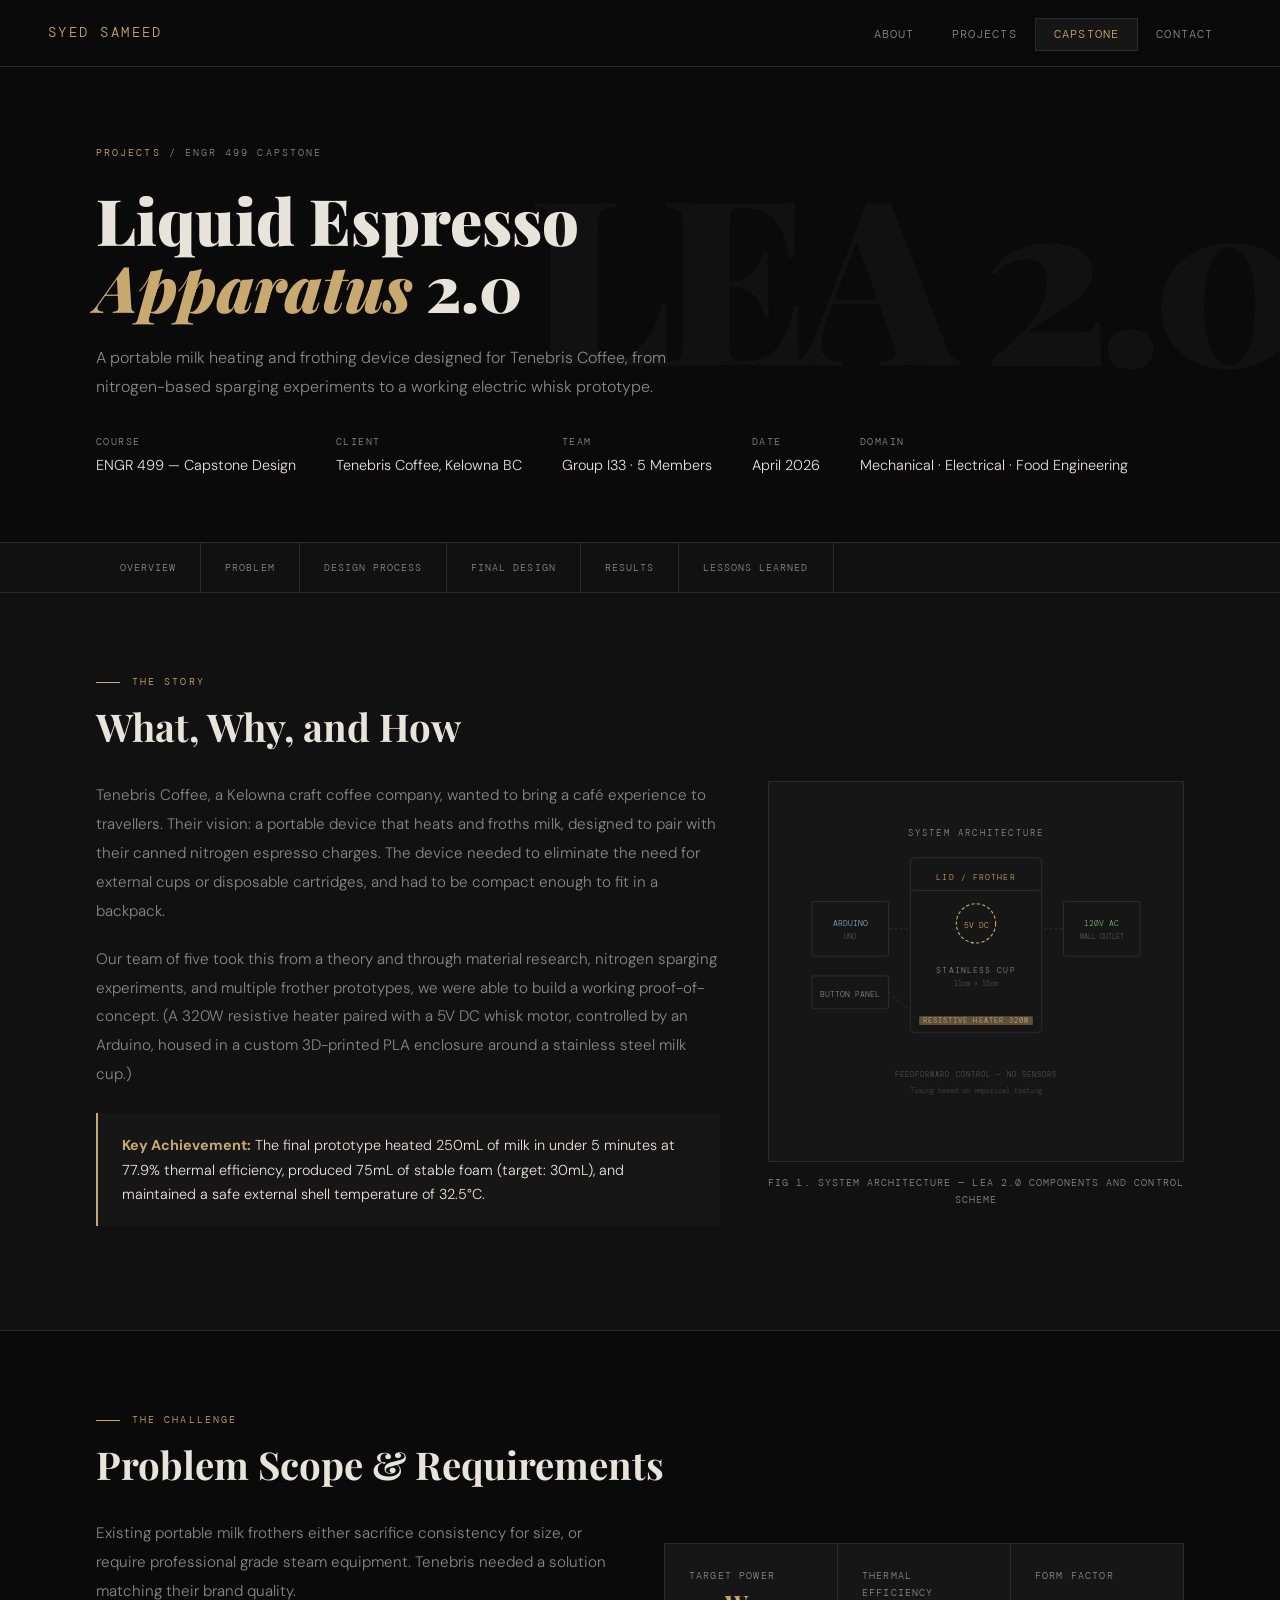
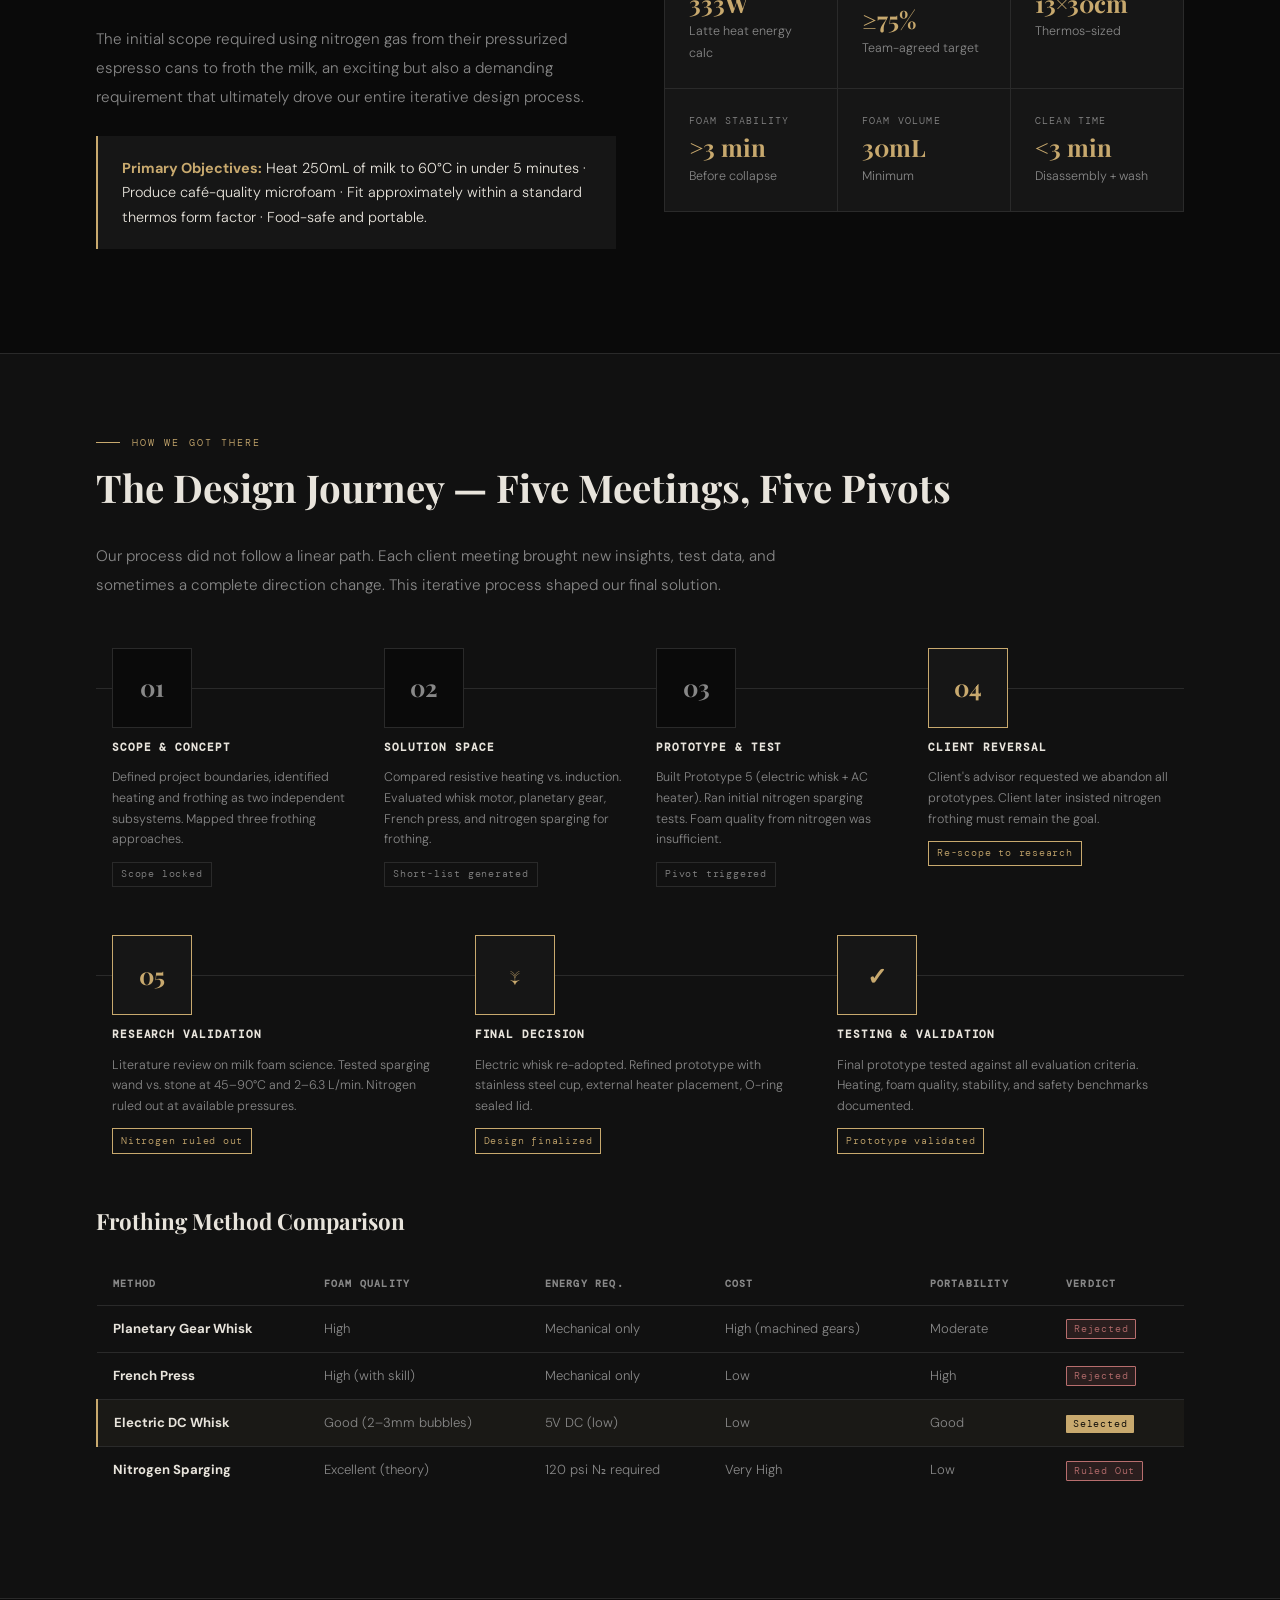
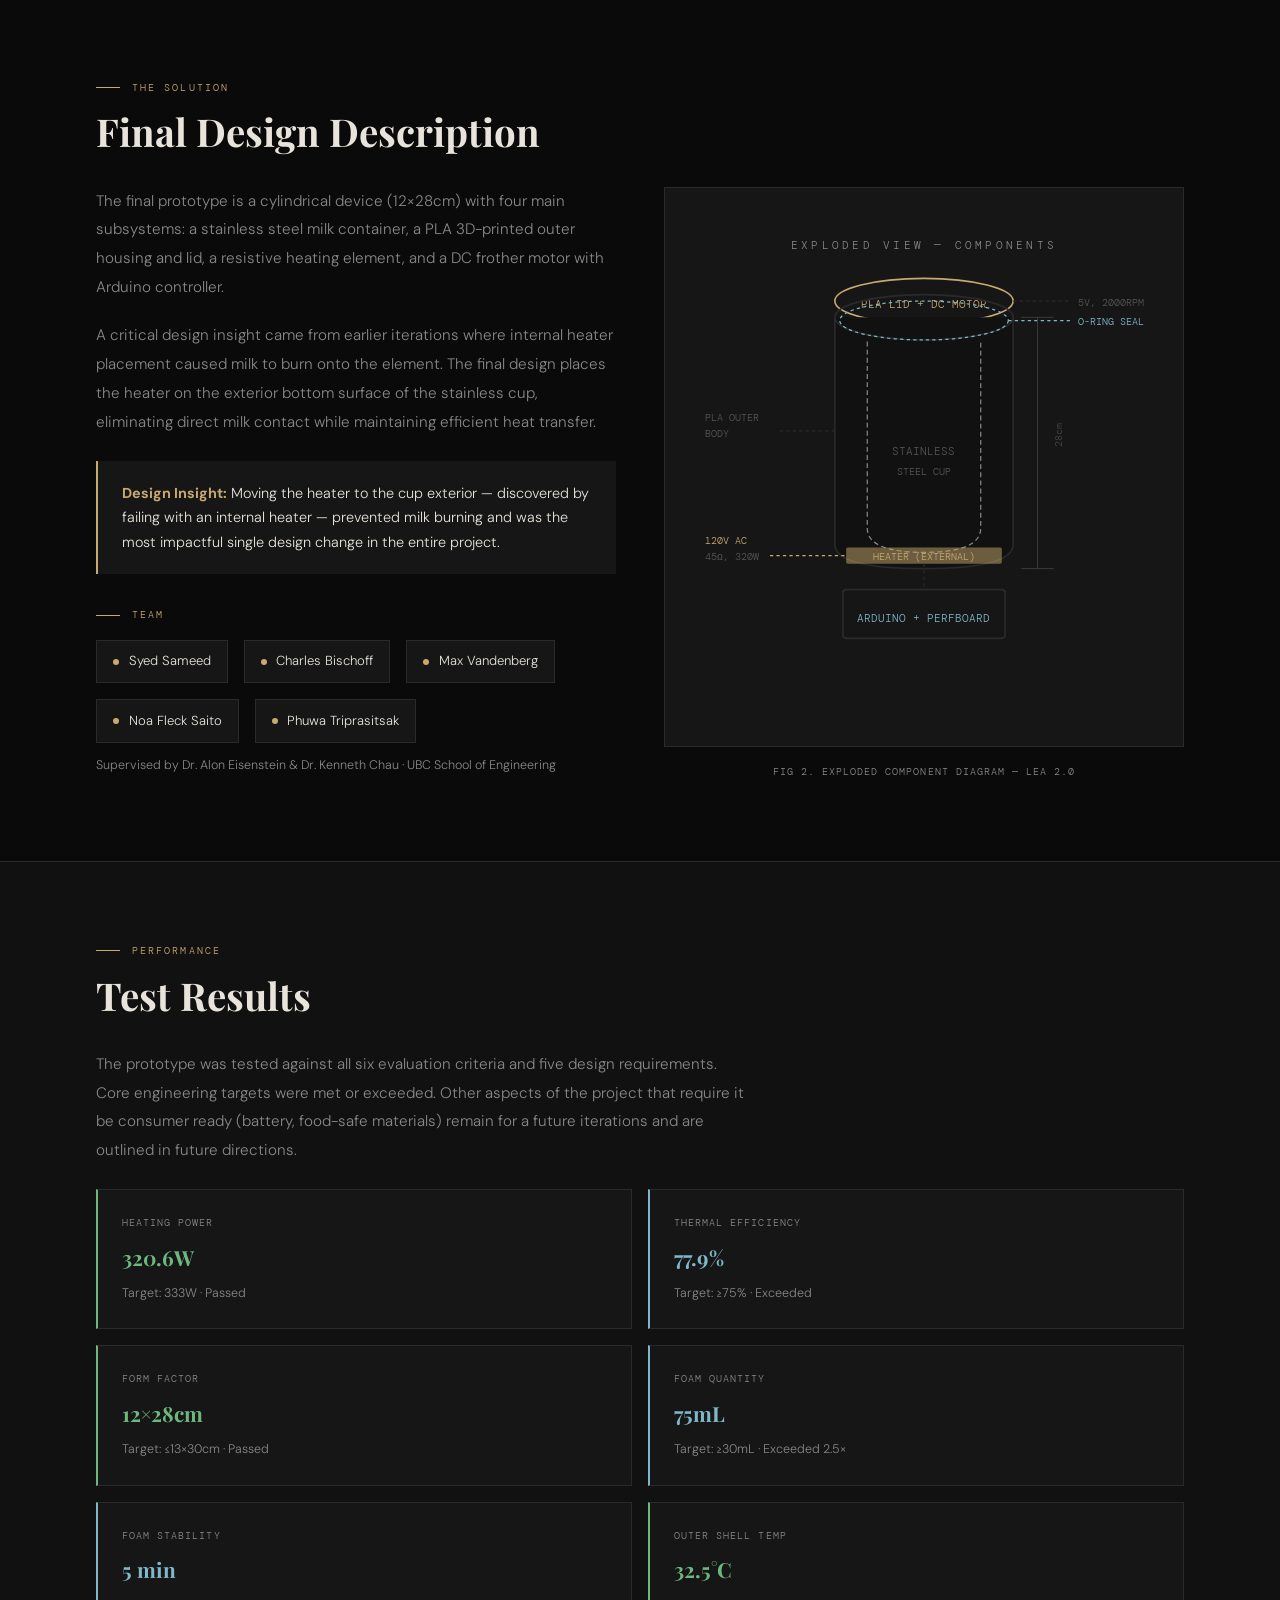
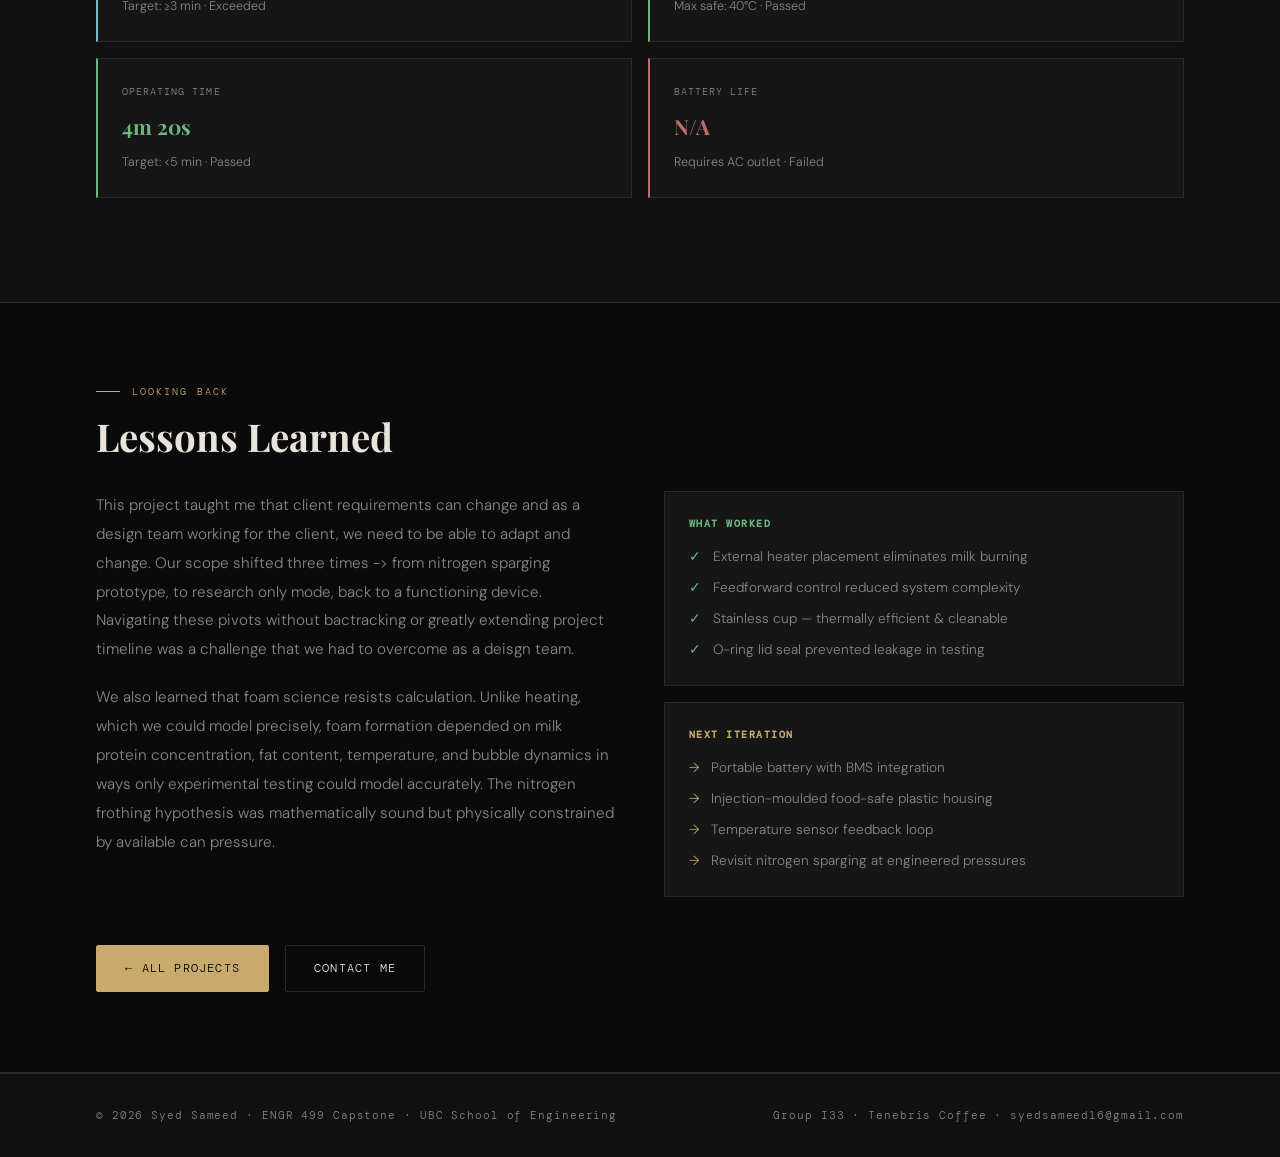
==== commit c37bb390: "Revise project details for clarity and conciseness Refined project description and improved clarity " ====
--- a/capstone.html
+++ b/capstone.html
@@ -160,9 +160,8 @@
   </div>
   <h1>Liquid Espresso<br/><em>Apparatus</em> 2.0</h1>
   <p>
-    A portable milk heating and frothing device designed for Tenebris Coffee — 
-    from nitrogen-based sparging experiments to a working electric-whisk prototype 
-    with 77.9% thermal efficiency and 75mL of stable foam.
+    A portable milk heating and frothing device designed for Tenebris Coffee, 
+    from nitrogen-based sparging experiments to a working electric whisk prototype.
   </p>
   <div class="project-meta">
     <div class="meta-item"><span class="meta-label">Course</span><span class="meta-value">ENGR 499 — Capstone Design</span></div>
@@ -190,18 +189,18 @@
   <div class="two-col-wide">
     <div>
       <p class="body-text">
-        Tenebris Coffee — a Kelowna craft coffee company — wanted to bring a café experience 
-        to travellers. Their vision: a <strong>portable device</strong> that heats and froths 
+        Tenebris Coffee, a Kelowna craft coffee company, wanted to bring a café experience 
+        to travellers. Their vision: a portable device that heats and froths 
         milk, designed to pair with their canned nitrogen espresso charges. The device 
         needed to eliminate the need for external cups or disposable cartridges, and had to 
         be compact enough to fit in a backpack.
       </p>
       <p class="body-text">
-        Our team of five took this from a sketch on paper through material research, 
-        nitrogen sparging experiments, multiple frother prototypes, and finally to a 
-        working proof-of-concept — a <strong>320W resistive heater</strong> paired with a 
-        <strong>5V DC whisk motor</strong>, controlled by an Arduino, housed in a 
-        custom 3D-printed PLA enclosure around a stainless steel milk cup.
+        Our team of five took this from a theory and through material research, 
+        nitrogen sparging experiments, and multiple frother prototypes, we were able to 
+        build a working proof-of-concept. (A 320W resistive heater paired with a 
+        5V DC whisk motor, controlled by an Arduino, housed in a 
+        custom 3D-printed PLA enclosure around a stainless steel milk cup.)
       </p>
       <div class="callout">
         <strong>Key Achievement:</strong> The final prototype heated 250mL of milk in under 
@@ -250,17 +249,16 @@
     <div>
       <p class="body-text">
         Existing portable milk frothers either sacrifice consistency for size, or require 
-        professional-grade steam equipment. Tenebris needed a solution matching their brand 
-        values: <strong>portable, sustainable, and café-quality</strong>.
-      </p>
-      <p class="body-text">
-        The initial scope required using <strong>nitrogen gas</strong> from their pressurized 
-        espresso cans to froth the milk — an exciting but physically constrained requirement 
+        professional grade steam equipment. Tenebris needed a solution matching their brand quality.
+      </p>
+      <p class="body-text">
+        The initial scope required using nitrogen gas from their pressurized 
+        espresso cans to froth the milk, an exciting but also a demanding requirement 
         that ultimately drove our entire iterative design process.
       </p>
       <div class="callout">
         <strong>Primary Objectives:</strong> Heat 250mL of milk to 60°C in under 5 minutes · 
-        Produce café-quality microfoam · Fit within a 13×30cm thermos form factor · 
+        Produce café-quality microfoam · Fit approximately within a standard thermos form factor · 
         Food-safe and portable.
       </div>
     </div>
@@ -283,7 +281,7 @@
   <h2 class="section-title">The Design Journey — Five Meetings, Five Pivots</h2>
   <p class="body-text" style="max-width:700px;">
     Our process did not follow a linear path. Each client meeting brought new insights, 
-    test data, and sometimes a complete direction change. This iterative reality shaped our final solution.
+    test data, and sometimes a complete direction change. This iterative process shaped our final solution.
   </p>
   <div class="iteration-flow" style="margin:3rem 0;">
     <div class="iter-card">
@@ -352,20 +350,15 @@
     <div>
       <p class="body-text">
         The final prototype is a cylindrical device (12×28cm) with four main subsystems: a 
-        <strong>stainless steel milk container</strong>, a <strong>PLA 3D-printed outer housing 
-        and lid</strong>, a <strong>resistive heating element</strong>, and a 
-        <strong>DC frother motor with Arduino controller</strong>.
+        stainless steel milk container, a PLA 3D-printed outer housing 
+        and lid, a resistive heating element, and a 
+        DC frother motor with Arduino controller.
       </p>
       <p class="body-text">
         A critical design insight came from earlier iterations where internal heater placement 
-        caused milk to burn on the element. The final design <strong>places the heater on the 
-        exterior bottom surface</strong> of the stainless cup, eliminating direct milk contact 
+        caused milk to burn onto the element. The final design places the heater on the 
+        exterior bottom surface of the stainless cup, eliminating direct milk contact 
         while maintaining efficient heat transfer.
-      </p>
-      <p class="body-text">
-        The control scheme is deliberately <strong>feedforward-only</strong> with no sensors — 
-        heating time and froth duration set from empirical testing. This eliminates sensor 
-        failure modes and keeps the UI to two buttons.
       </p>
       <div class="callout">
         <strong>Design Insight:</strong> Moving the heater to the cup exterior — discovered 
@@ -428,8 +421,8 @@
   <h2 class="section-title">Test Results</h2>
   <p class="body-text" style="max-width:650px;">
     The prototype was tested against all six evaluation criteria and five design requirements. 
-    Core engineering targets were met or exceeded; product-readiness gaps (battery, food-safe 
-    materials) remain for a future iteration.
+    Core engineering targets were met or exceeded. Other aspects of the project that require it be consumer ready
+    (battery, food-safe materials) remain for a future iterations and are outlined in future directions.
   </p>
   <div class="results-grid">
     <div class="result-card pass"><span class="result-label">Heating Power</span><span class="result-value">320.6W</span><span class="result-target">Target: 333W · Passed</span></div>
@@ -441,11 +434,6 @@
     <div class="result-card pass"><span class="result-label">Operating Time</span><span class="result-value">4m 20s</span><span class="result-target">Target: &lt;5 min · Passed</span></div>
     <div class="result-card fail"><span class="result-label">Battery Life</span><span class="result-value">N/A</span><span class="result-target">Requires AC outlet · Failed</span></div>
   </div>
-  <div class="callout" style="margin-top:1.5rem;">
-    <strong>Summary:</strong> Device met all engineering performance criteria. Remaining gaps — 
-    AC-only power and PLA housing (non-food-safe) — are prototype budget limitations, not 
-    fundamental design flaws. Both are addressed in the next-iteration roadmap.
-  </div>
 </section>
 
 <!-- LESSONS -->
@@ -455,21 +443,18 @@
   <div class="two-col">
     <div>
       <p class="body-text">
-        This project taught me that <strong>client requirements are living documents</strong>. 
-        Our scope shifted three times — from nitrogen sparging prototype, to research-only mode, 
-        back to a functioning device. Navigating these pivots without losing engineering rigour 
-        was the real challenge.
-      </p>
-      <p class="body-text">
-        We also learned that <strong>foam science resists calculation</strong>. Unlike heating, 
+        This project taught me that client requirements can change and as a design team 
+        working for the client, we need to be able to adapt and change.
+        Our scope shifted three times -> from nitrogen sparging prototype, to research only mode, 
+        back to a functioning device. Navigating these pivots without bactracking or greatly extending
+        project timeline was a challenge that we had to overcome as a deisgn team.
+      </p>
+      <p class="body-text">
+        We also learned that foam science resists calculation. Unlike heating, 
         which we could model precisely, foam formation depended on milk protein concentration, 
-        fat content, temperature, and bubble dynamics in ways only empirical testing could 
-        resolve. The nitrogen frothing hypothesis was mathematically sound but physically 
+        fat content, temperature, and bubble dynamics in ways only experimental testing could 
+        model accurately. The nitrogen frothing hypothesis was mathematically sound but physically 
         constrained by available can pressure.
-      </p>
-      <p class="body-text">
-        Each burnt-milk test run informed a better heater placement decision. <strong>Failure 
-        is a data point, not a setback.</strong>
       </p>
     </div>
     <div style="display:flex;flex-direction:column;gap:1rem;">
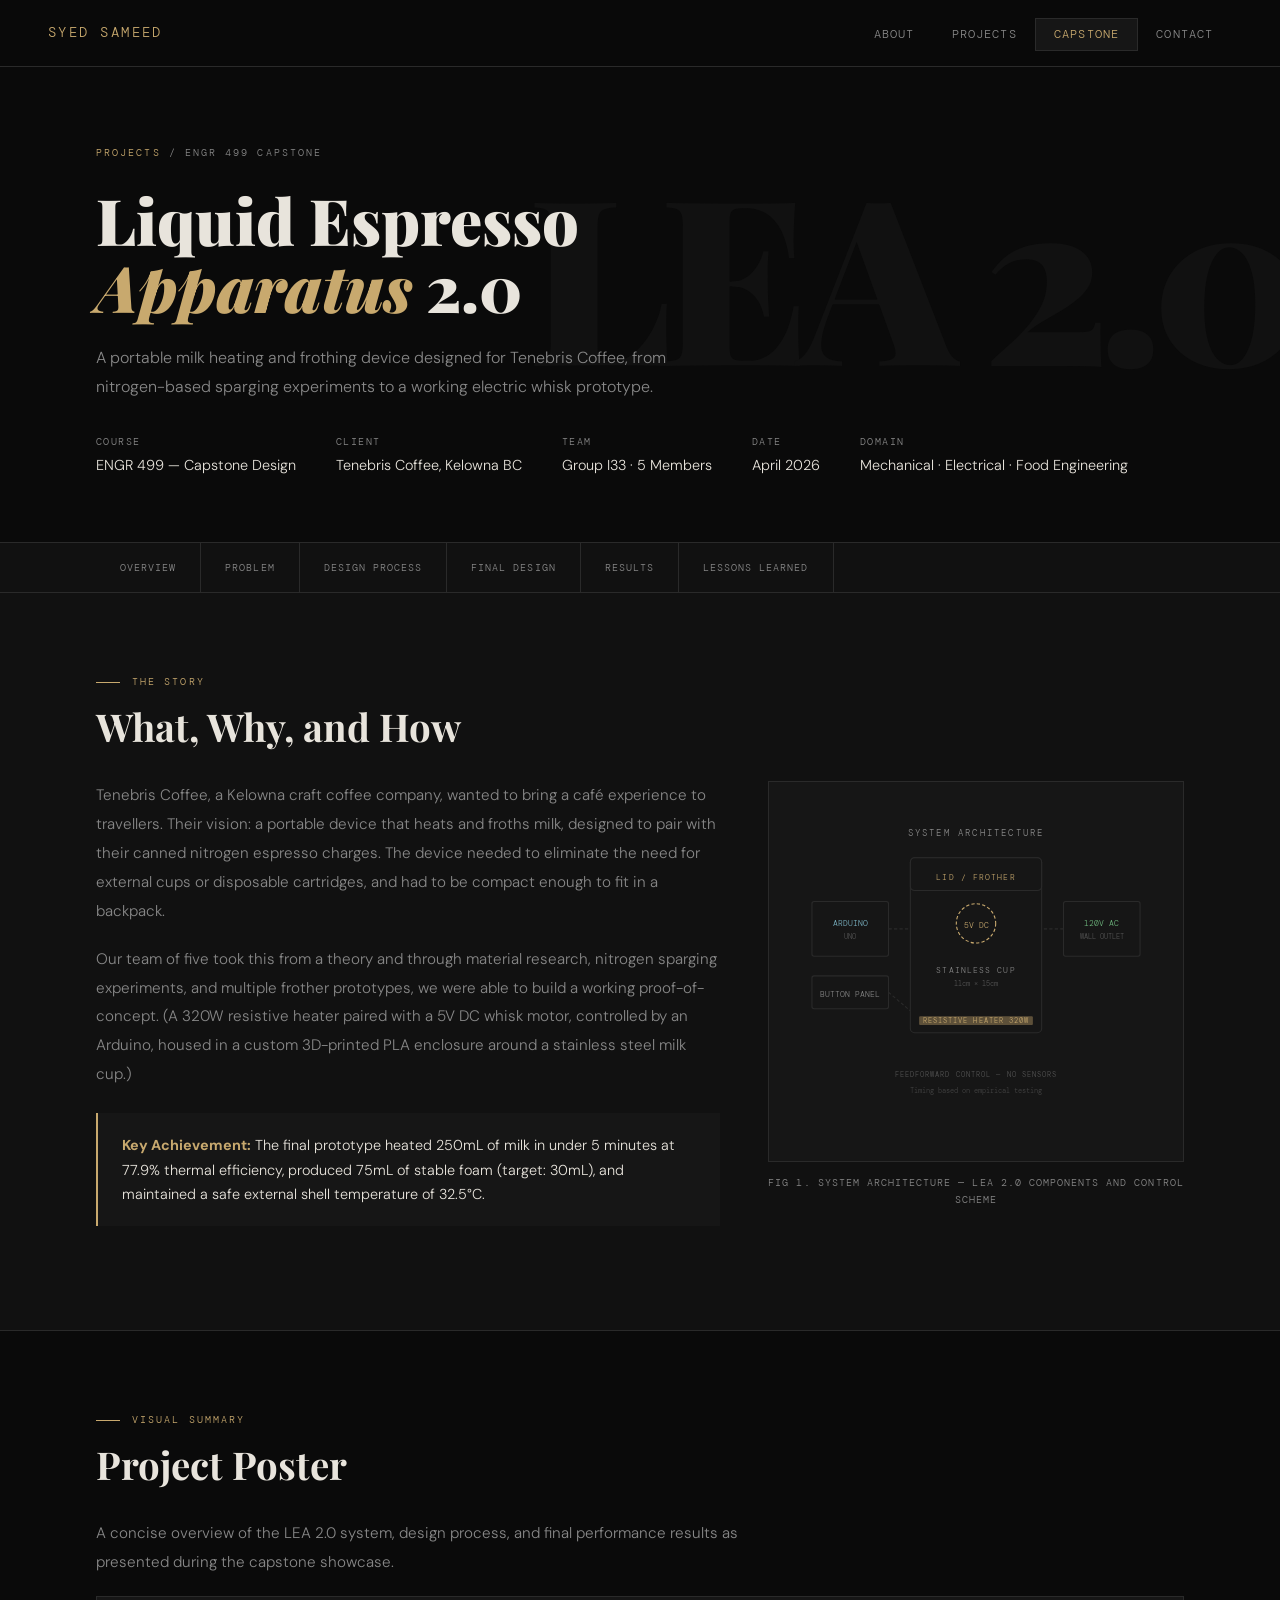
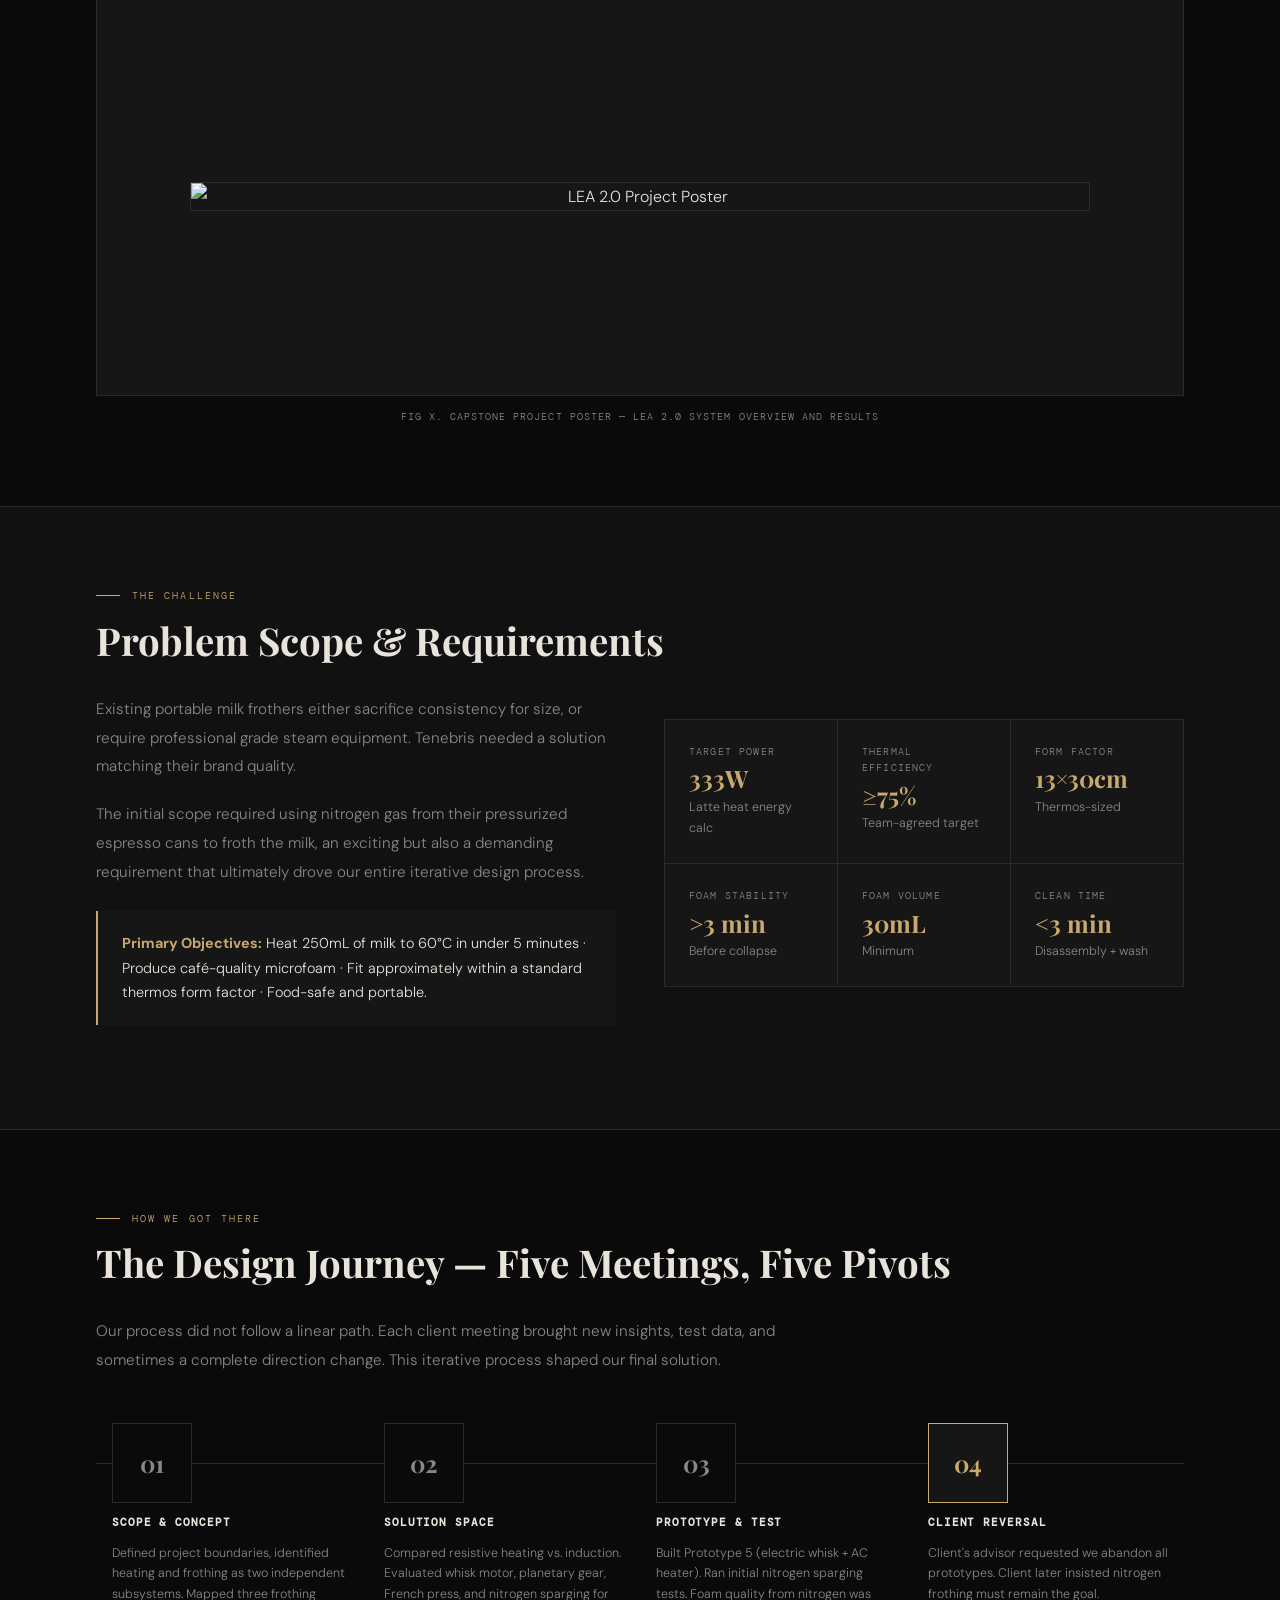
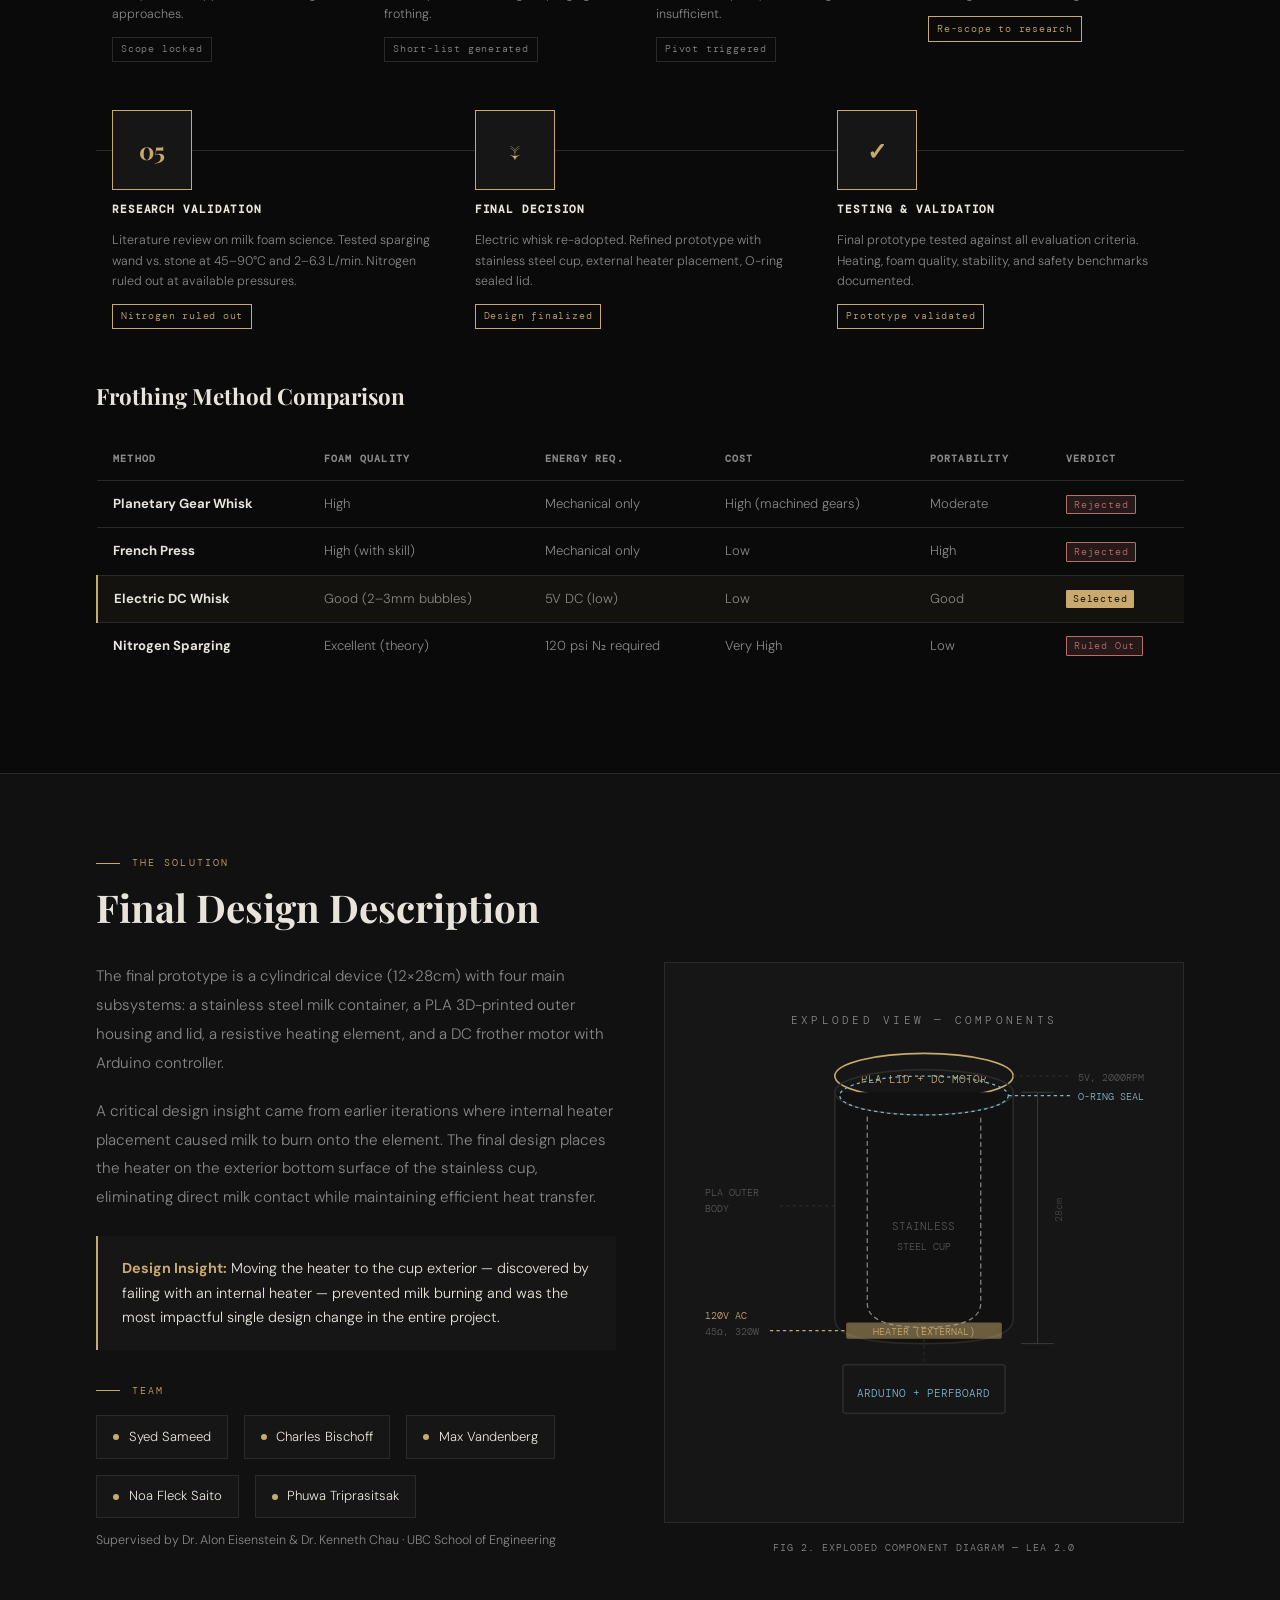
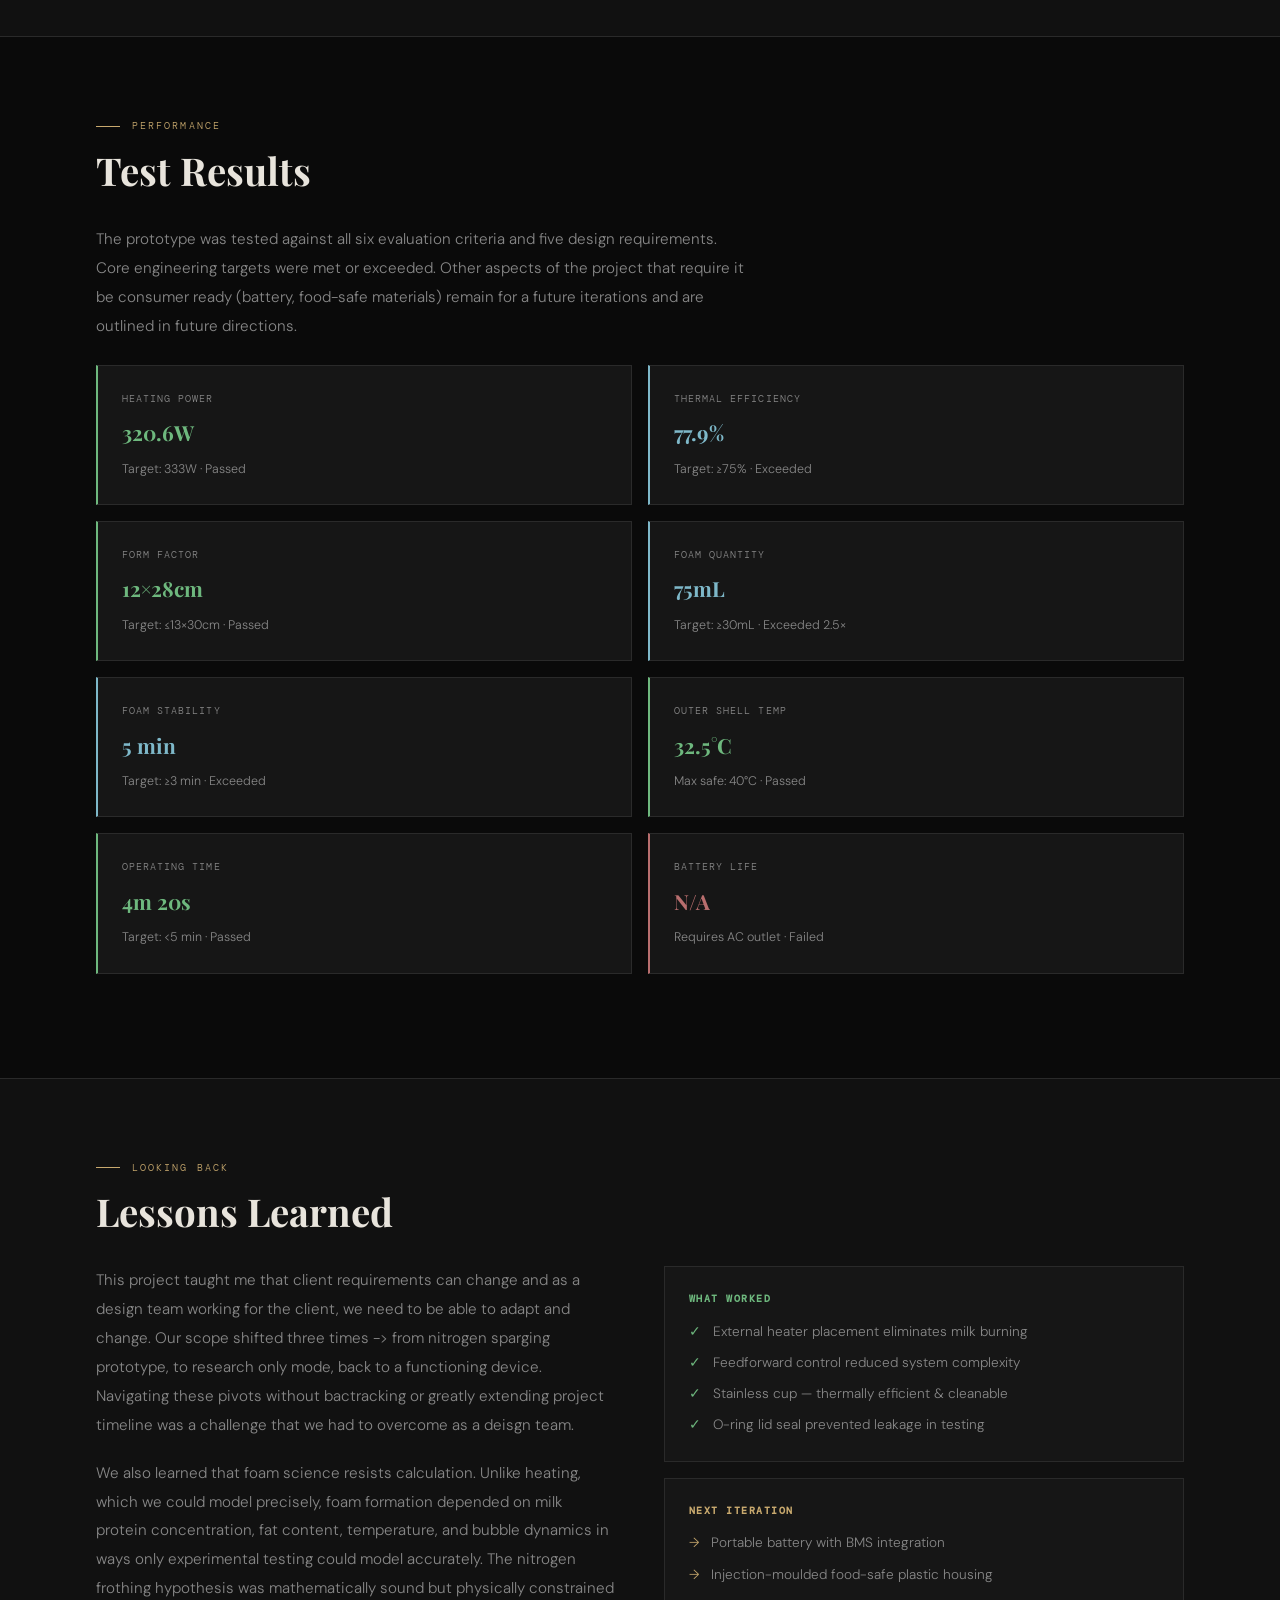
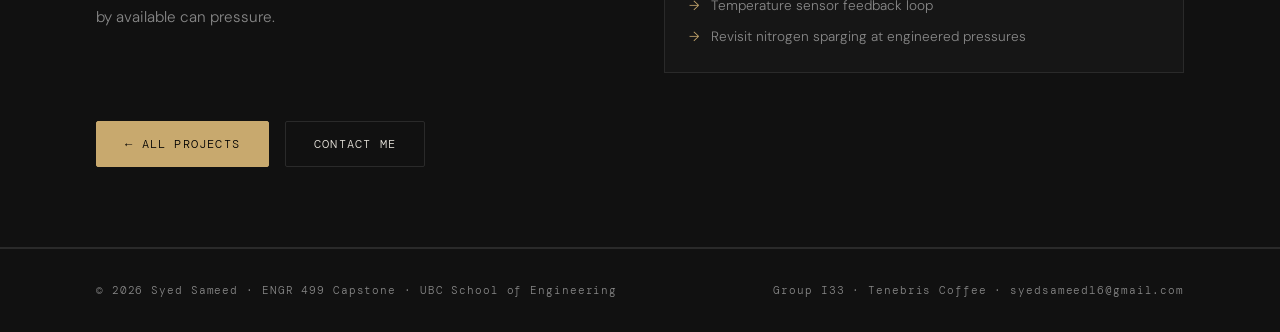
==== commit d9283d88: "Add project poster section to capstone.html Added a new section for the project poster with an overv" ====
--- a/capstone.html
+++ b/capstone.html
@@ -241,6 +241,24 @@
   </div>
 </section>
 
+<!-- POSTER -->
+<section class="project-section" id="poster">
+  <div class="section-tag">Visual Summary</div>
+  <h2 class="section-title">Project Poster</h2>
+
+  <p class="body-text" style="max-width:700px;">
+    A concise overview of the LEA 2.0 system, design process, and final performance results 
+    as presented during the capstone showcase.
+  </p>
+
+  <div class="diagram-box" style="min-height:400px;">
+    <!-- REPLACE THIS WITH YOUR IMAGE -->
+    <img src="Capstone_Poster.jpg" alt="LEA 2.0 Project Poster" style="width:100%; max-width:900px; height:auto; border:1px solid var(--border);" />
+  </div>
+
+  <p class="diagram-caption">Fig X. Capstone project poster — LEA 2.0 system overview and results</p>
+</section>
+  
 <!-- PROBLEM -->
 <section class="project-section" id="problem">
   <div class="section-tag">The Challenge</div>
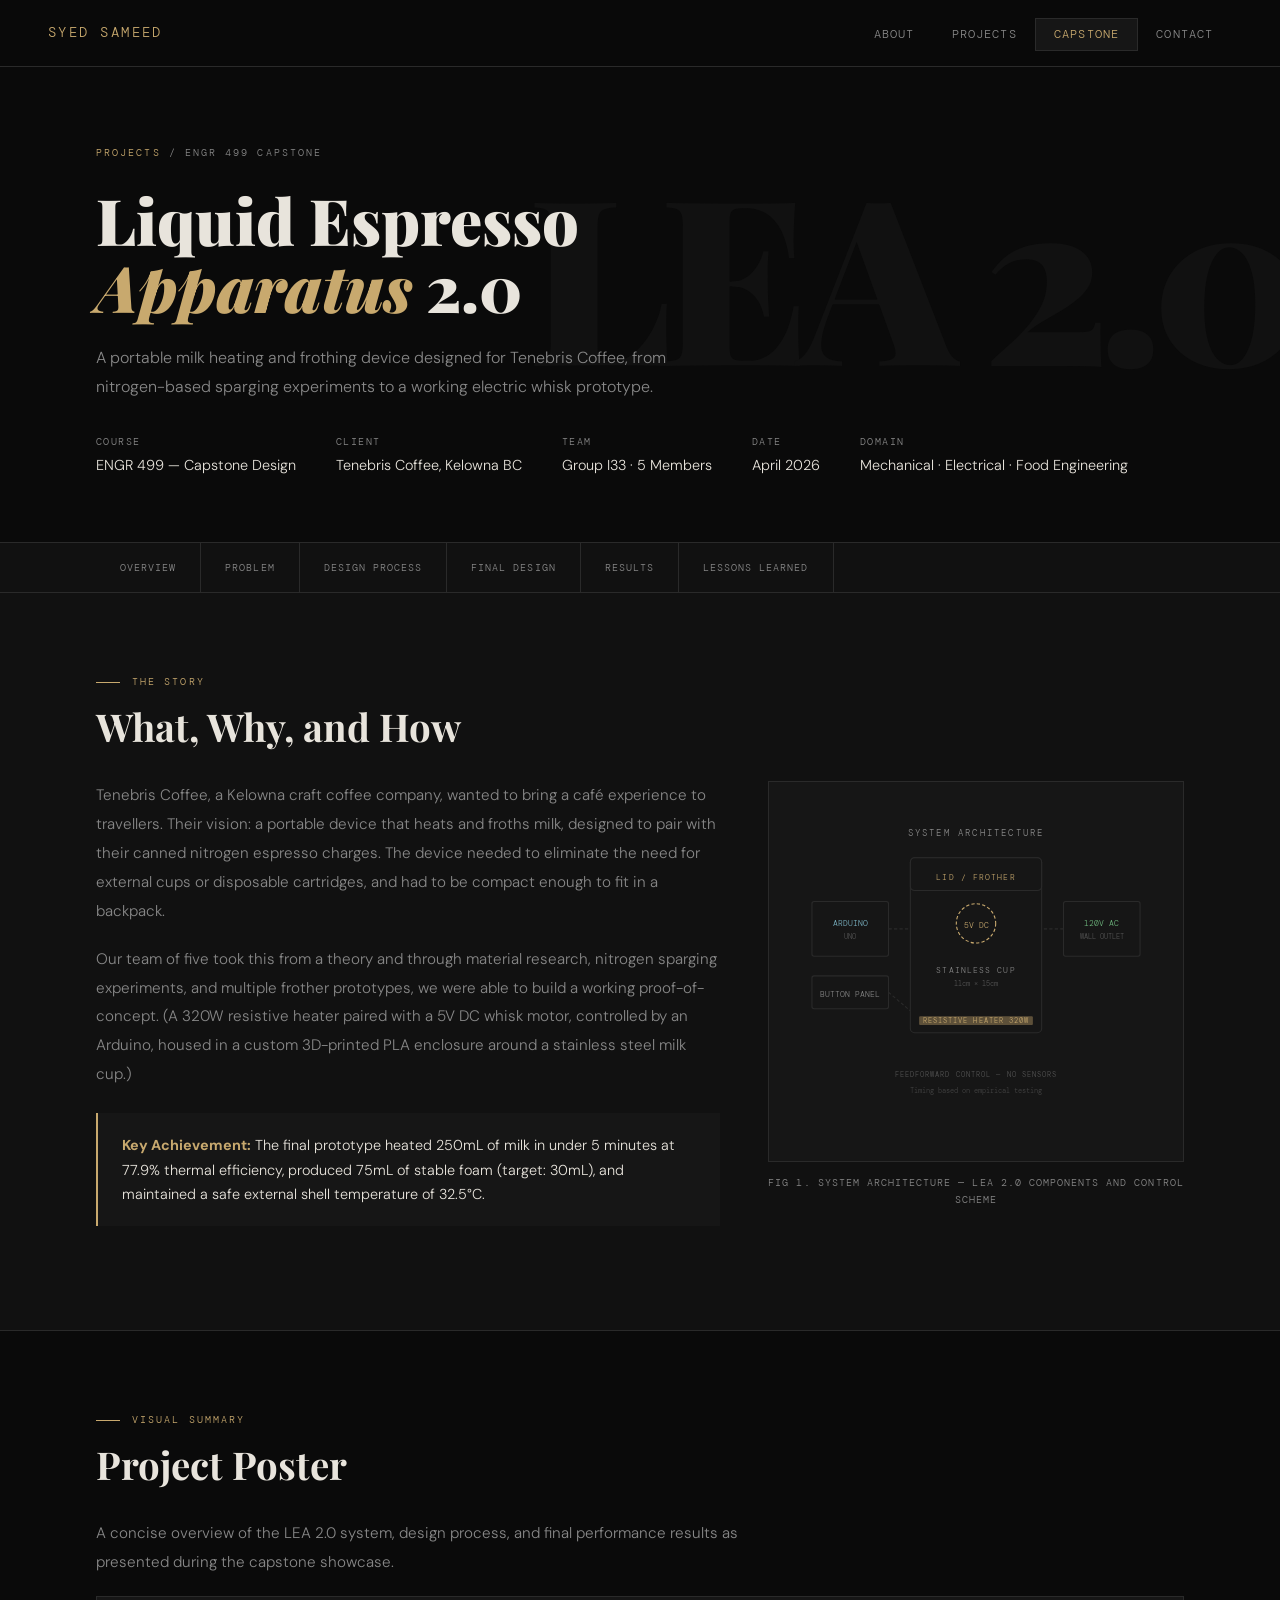
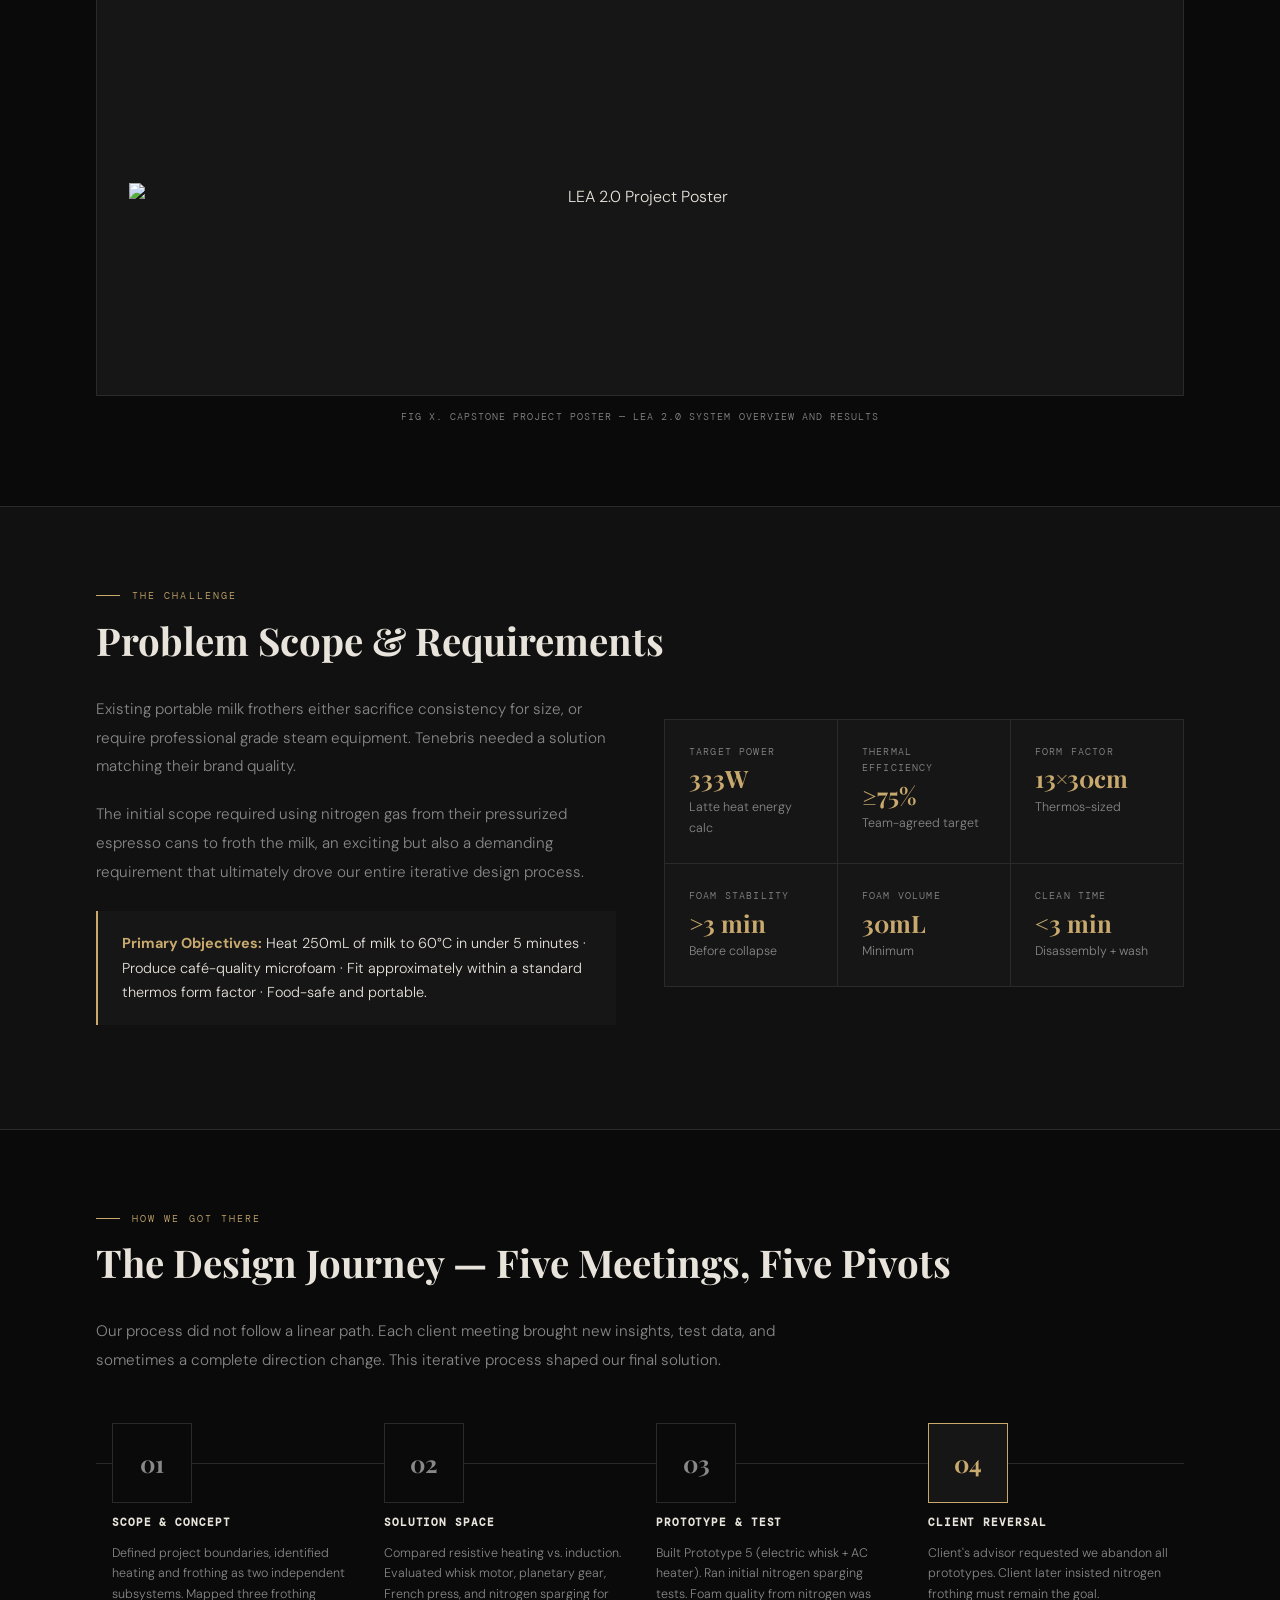
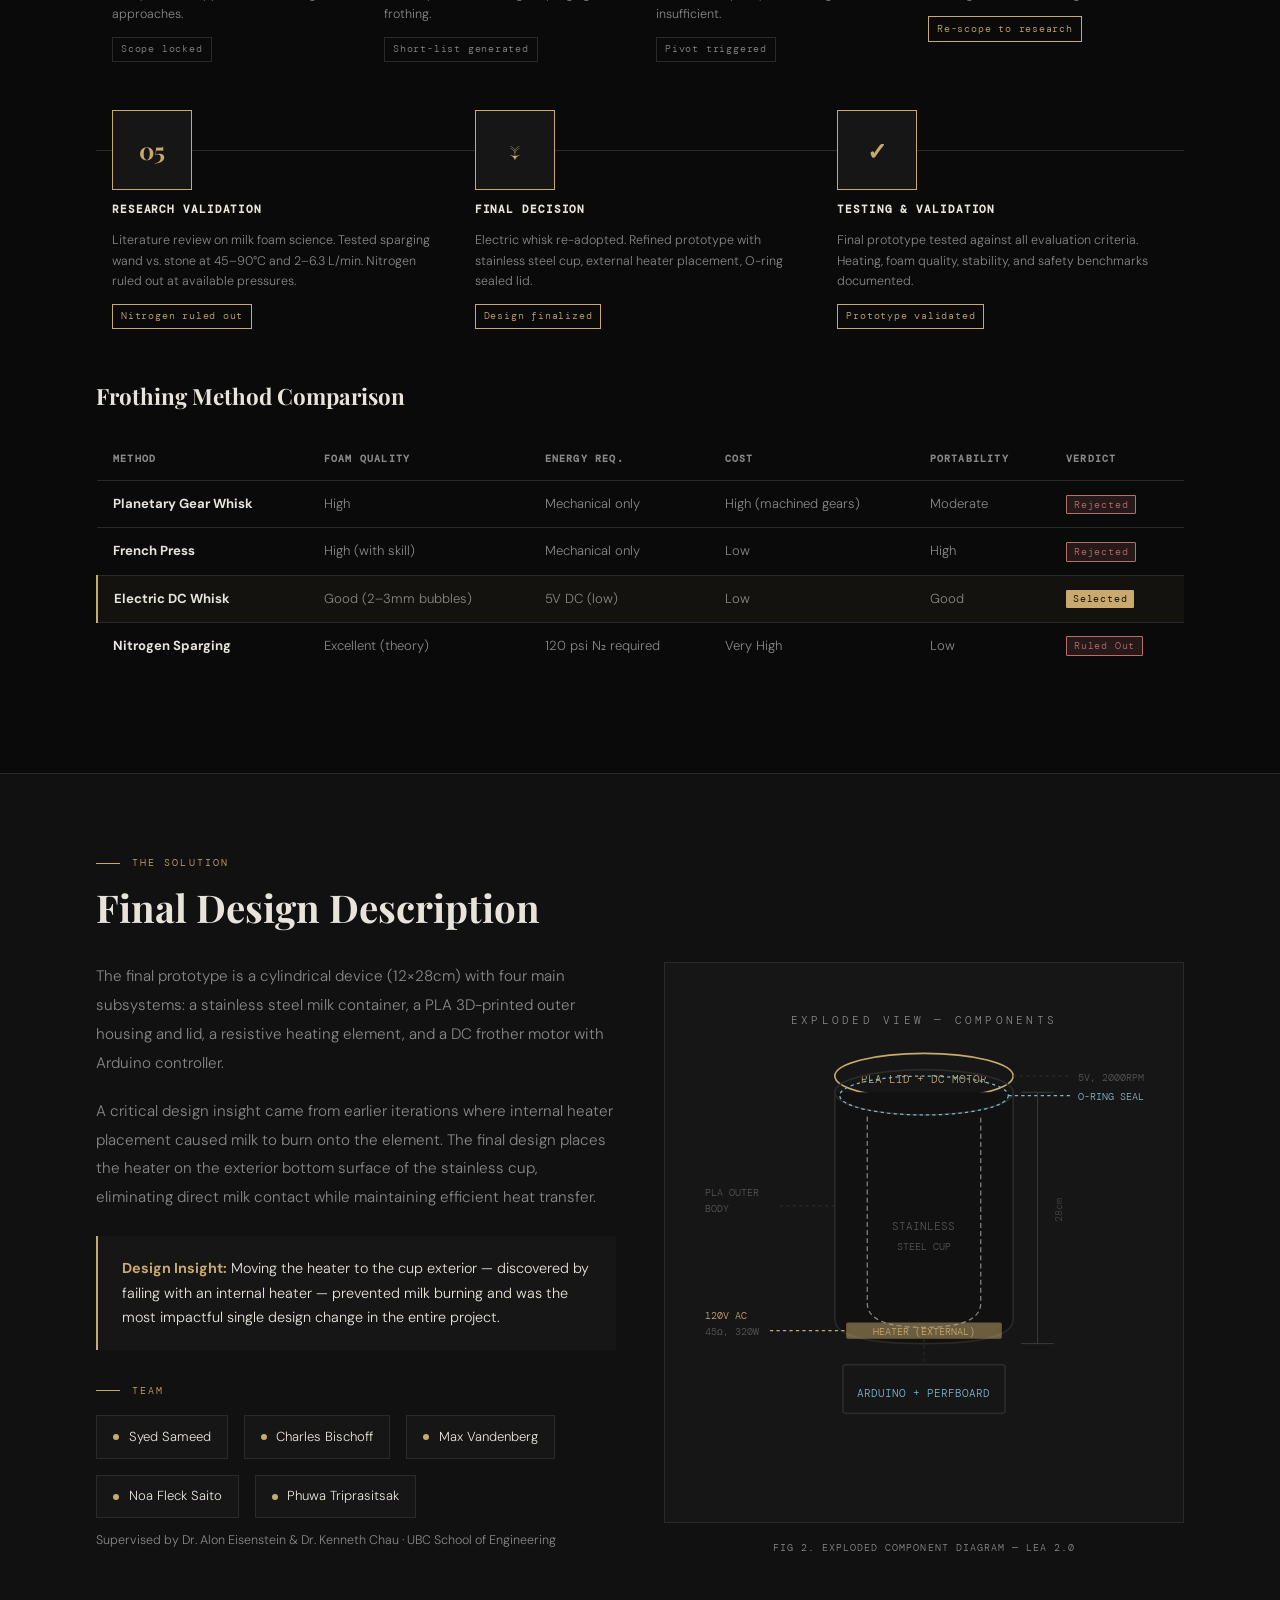
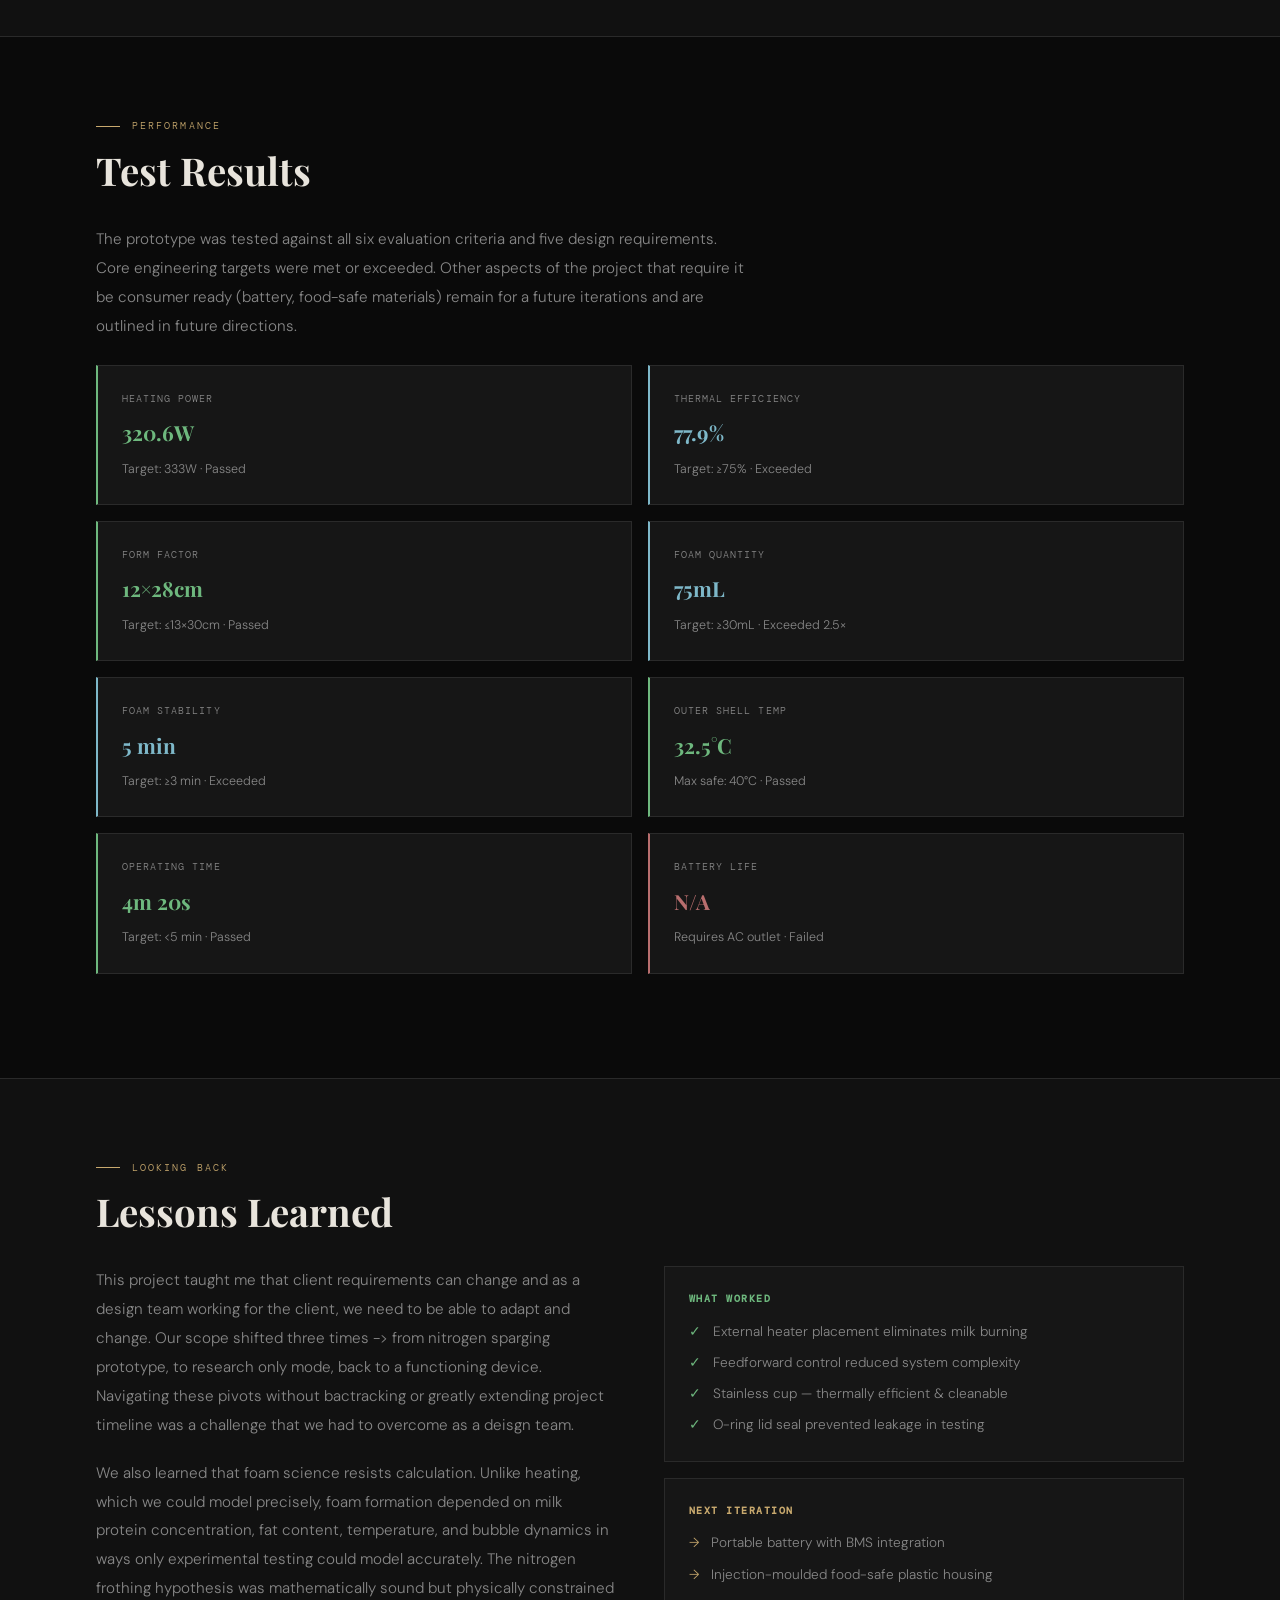
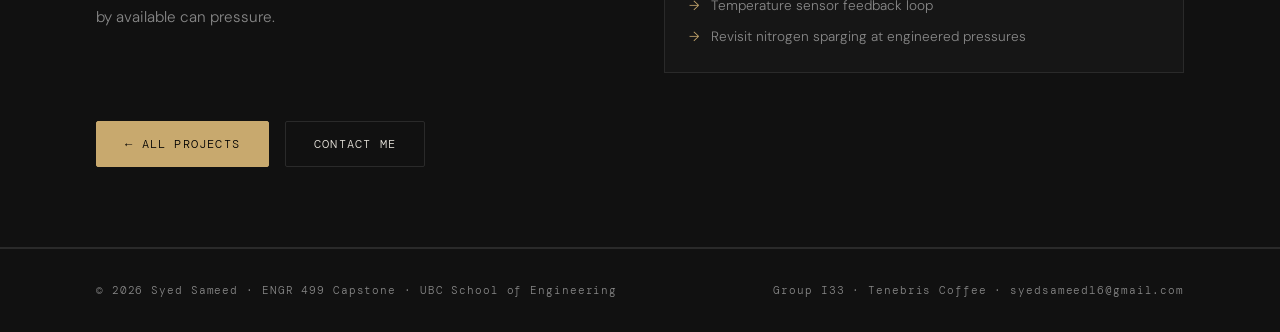
==== commit 8cdd57d6: "Update capstone.html" ====
--- a/capstone.html
+++ b/capstone.html
@@ -253,7 +253,8 @@
 
   <div class="diagram-box" style="min-height:400px;">
     <!-- REPLACE THIS WITH YOUR IMAGE -->
-    <img src="Capstone_Poster.jpg" alt="LEA 2.0 Project Poster" style="width:100%; max-width:900px; height:auto; border:1px solid var(--border);" />
+    <img src="Capstone_Poster.png" alt="LEA 2.0 Project Poster"
+     style="width:100%; height:auto; image-rendering: -webkit-optimize-contrast;" />
   </div>
 
   <p class="diagram-caption">Fig X. Capstone project poster — LEA 2.0 system overview and results</p>
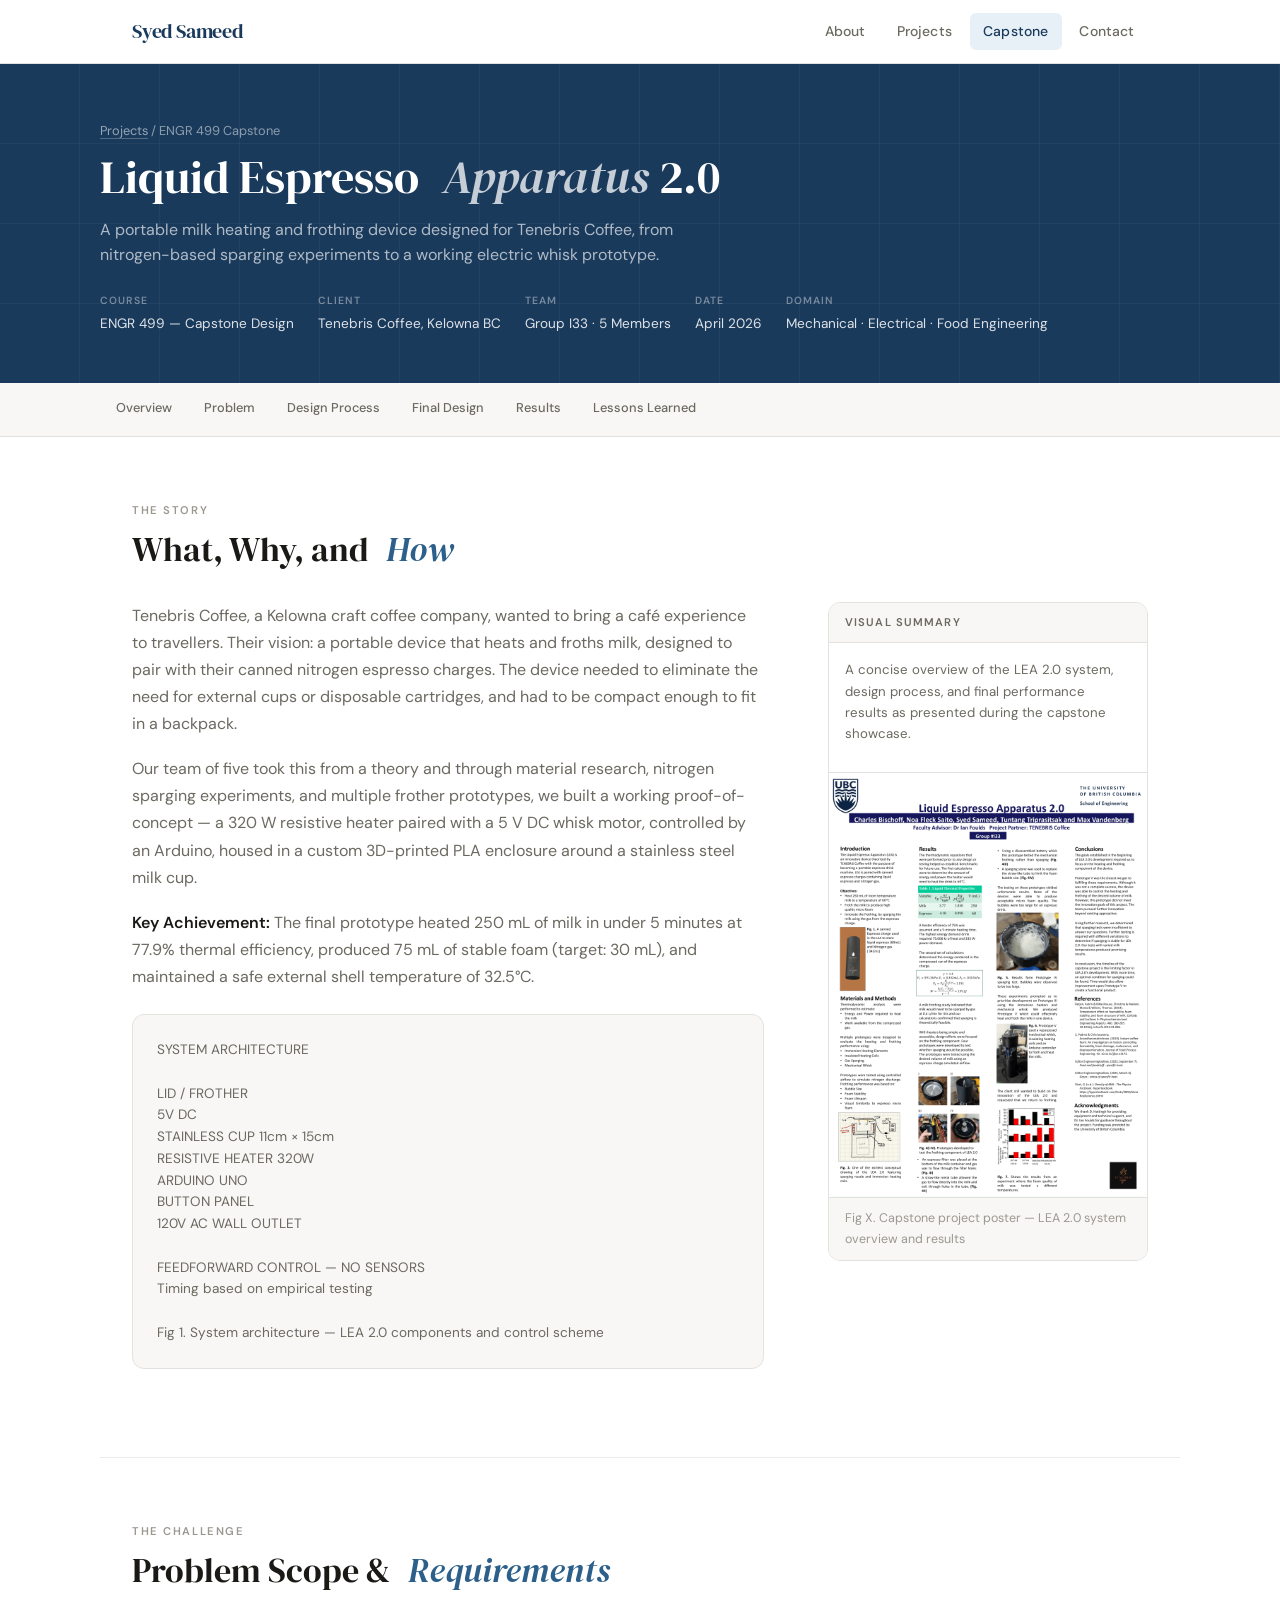
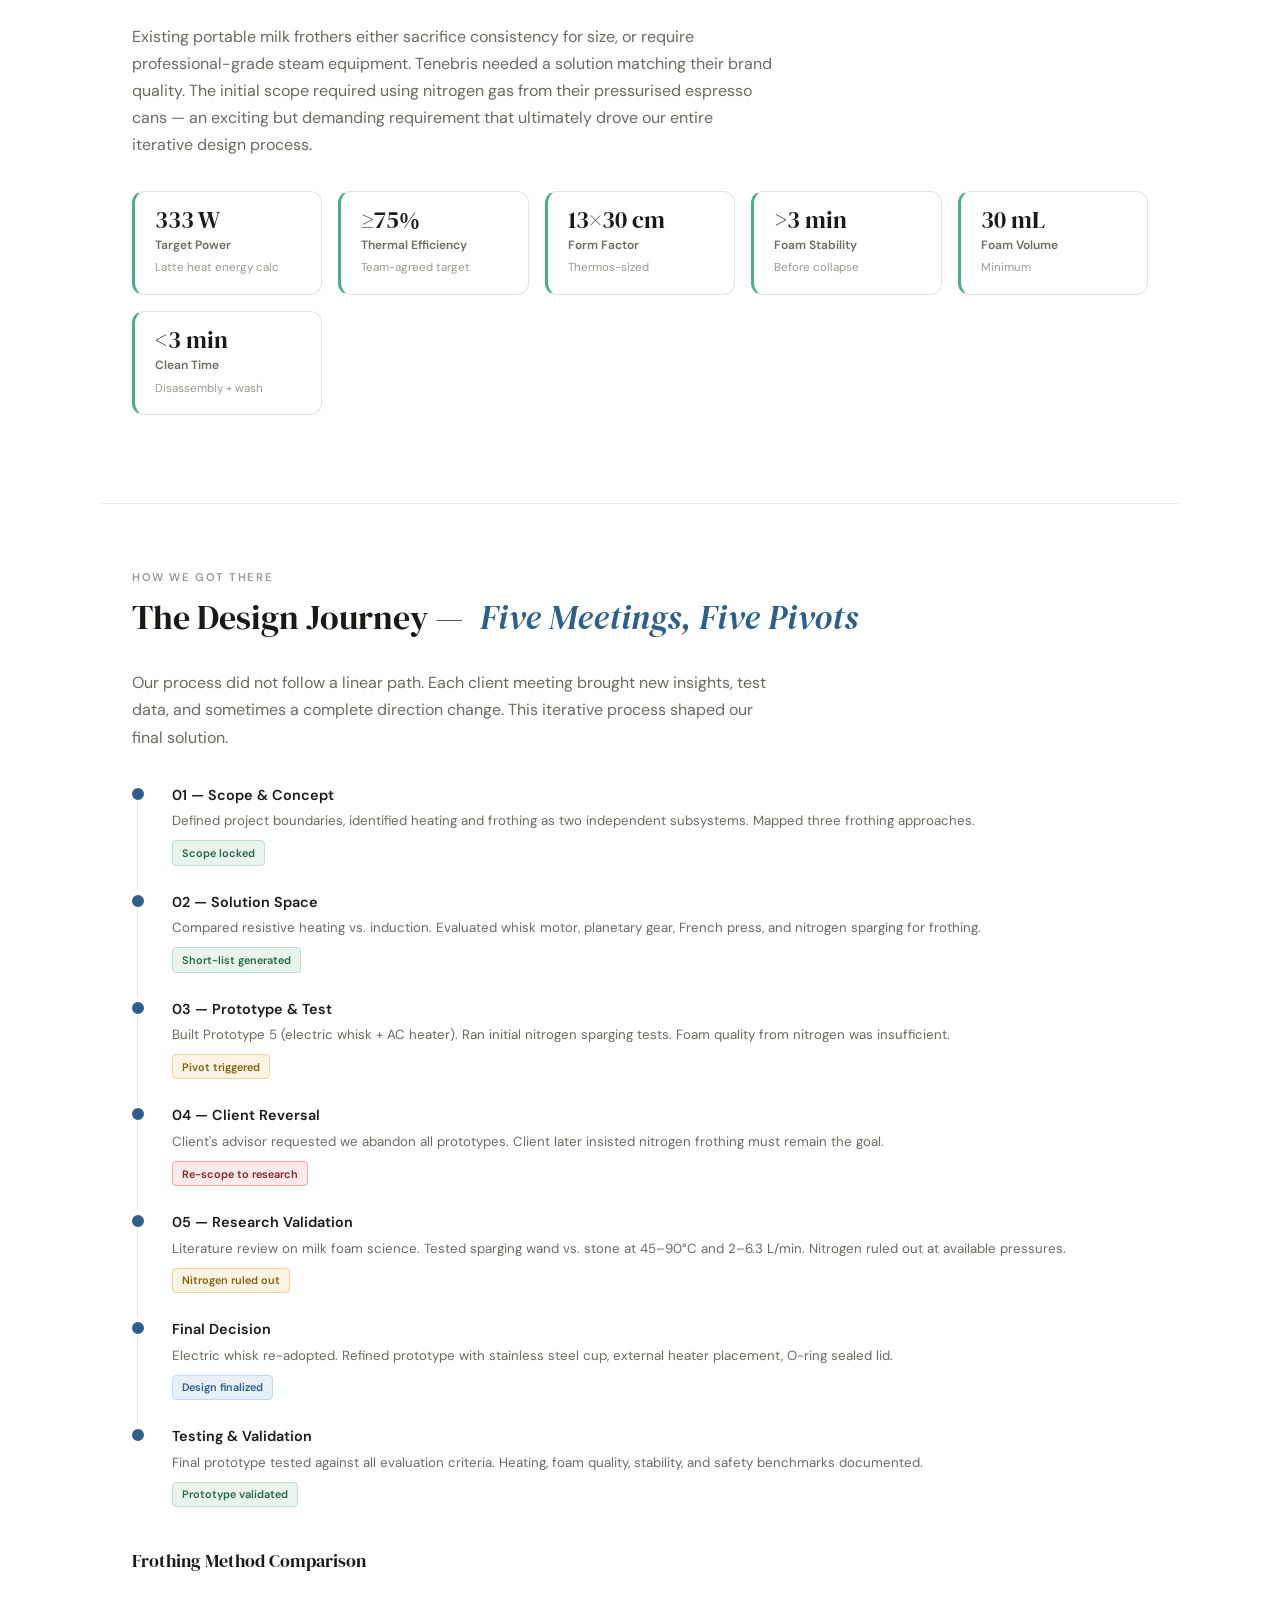
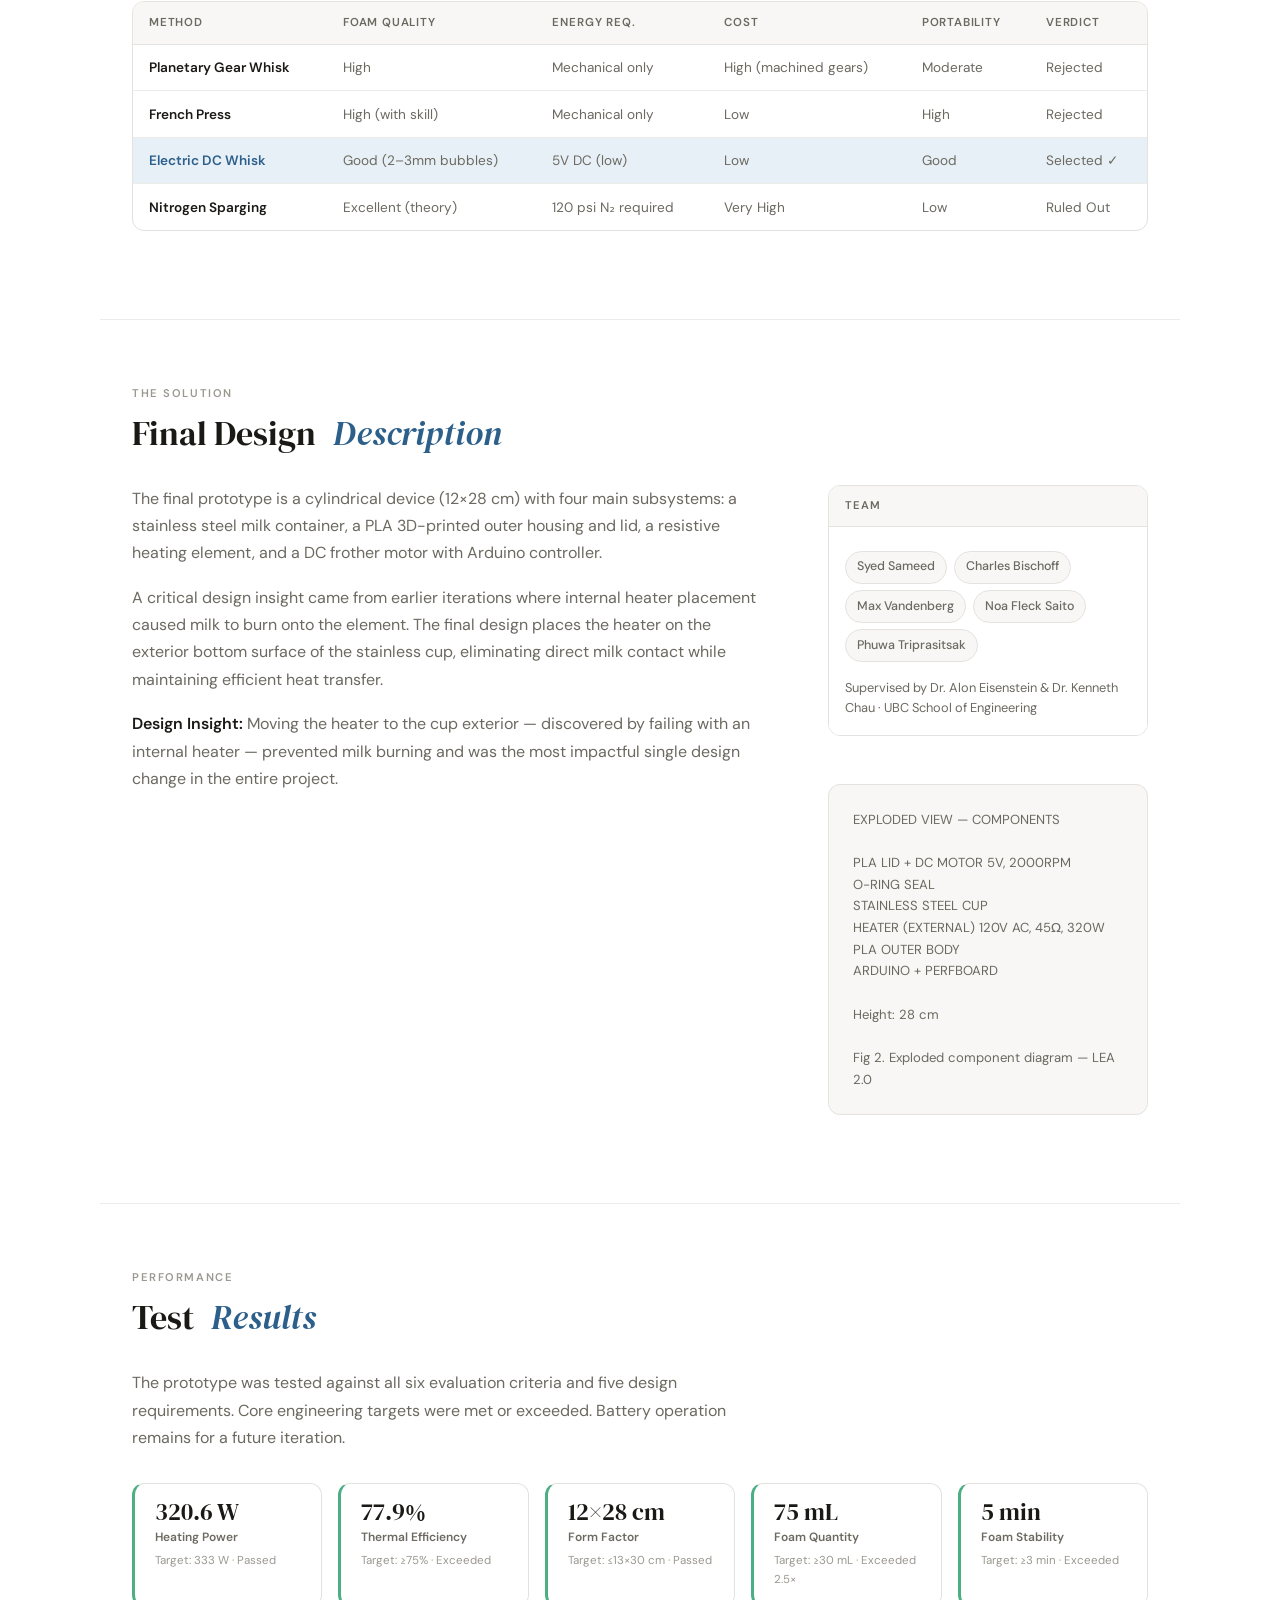
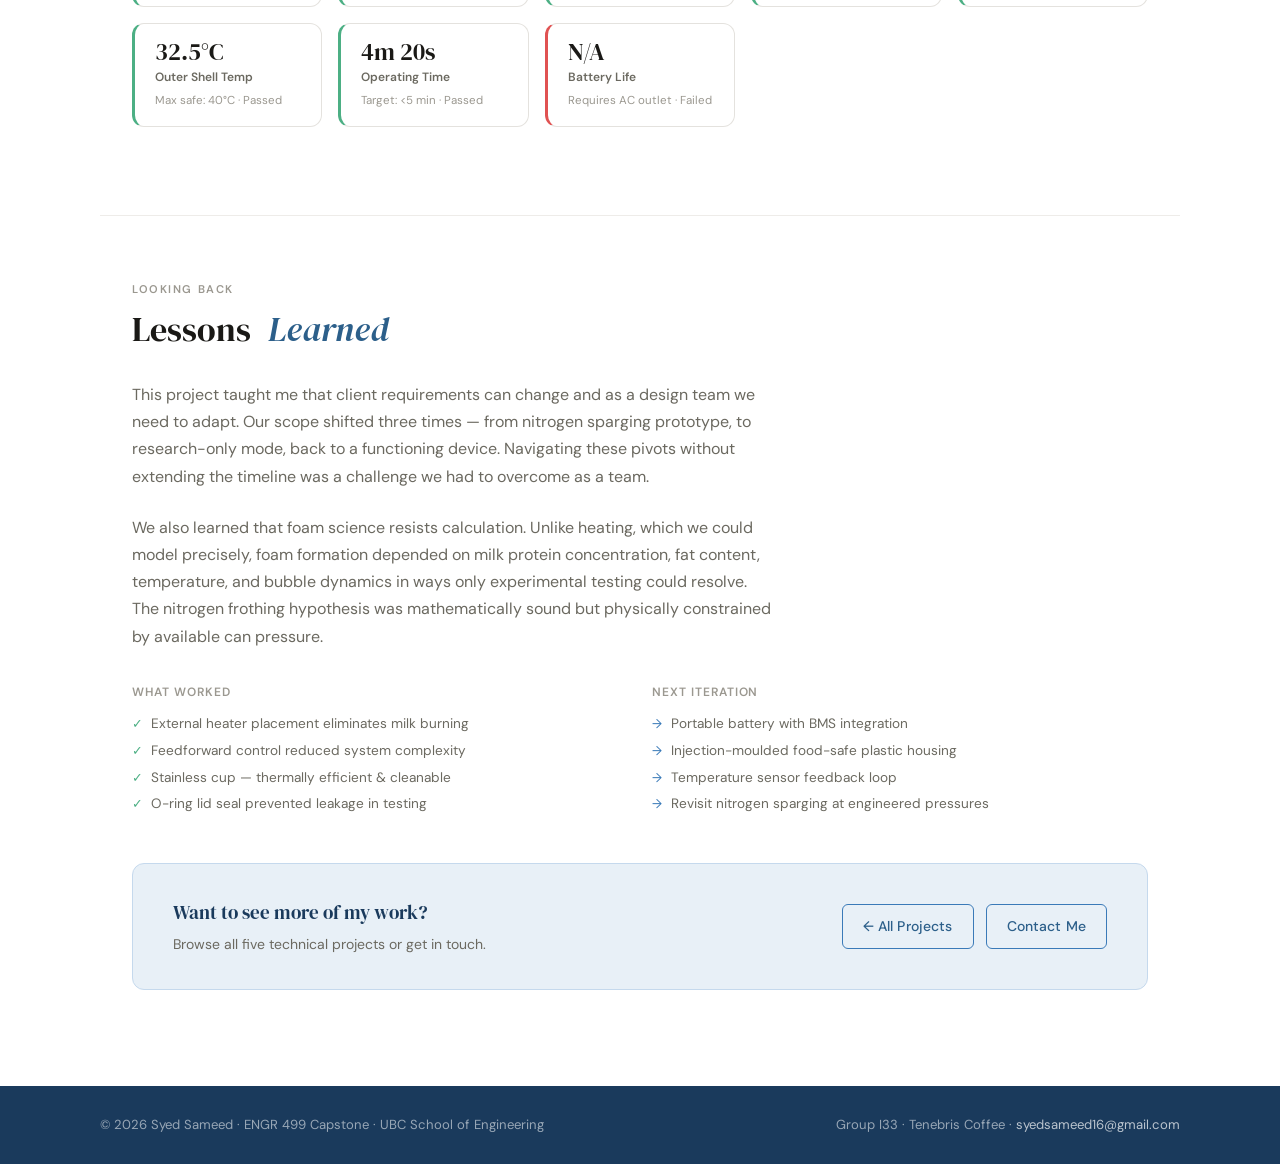
==== commit 02aa0f83: "Add files via upload" ====
--- a/capstone.html
+++ b/capstone.html
@@ -1,512 +1,450 @@
 <!DOCTYPE html>
 <html lang="en">
 <head>
-  <meta charset="UTF-8"/>
-  <meta name="viewport" content="width=device-width, initial-scale=1.0"/>
+  <meta charset="UTF-8">
+  <meta name="viewport" content="width=device-width, initial-scale=1.0">
   <title>LEA 2.0 Capstone — Syed Sameed</title>
-  <link rel="stylesheet" href="style.css"/>
-  <style>
-    /* PROJECT HERO */
-    .project-hero {
-      padding: 9rem 6rem 4rem;
-      border-bottom: 1px solid var(--border);
-      position: relative; overflow: hidden;
-    }
-    .project-hero::before {
-      content: 'LEA 2.0';
-      position: absolute; right: -1rem; top: 50%;
-      transform: translateY(-50%);
-      font-family: var(--serif); font-size: 18vw; font-weight: 900;
-      color: var(--surface); letter-spacing: -0.05em;
-      pointer-events: none; white-space: nowrap;
-    }
-    .hero-breadcrumb {
-      font-family: var(--mono); font-size: 0.65rem;
-      letter-spacing: 0.2em; text-transform: uppercase;
-      color: var(--muted); margin-bottom: 1.5rem;
-      display: flex; align-items: center; gap: 0.5rem;
-    }
-    .hero-breadcrumb a { color: var(--accent); text-decoration: none; }
-    .project-hero h1 {
-      font-family: var(--serif);
-      font-size: clamp(2.5rem, 5vw, 4.5rem);
-      font-weight: 900; line-height: 1.05;
-      max-width: 700px; margin-bottom: 1.5rem;
-      position: relative; z-index: 1;
-    }
-    .project-hero h1 em { font-style: italic; color: var(--accent); }
-    .project-hero > p {
-      max-width: 600px; color: var(--muted); font-size: 1rem;
-      margin-top: 1rem; line-height: 1.8; position: relative; z-index: 1;
-    }
-    .project-meta {
-      display: flex; gap: 2.5rem; flex-wrap: wrap;
-      margin-top: 2rem; position: relative; z-index: 1;
-    }
-    .meta-item { display: flex; flex-direction: column; gap: 0.2rem; }
-    .meta-label { font-family: var(--mono); font-size: 0.6rem; letter-spacing: 0.15em; text-transform: uppercase; color: var(--muted); }
-    .meta-value { font-size: 0.9rem; color: var(--text); }
-
-    /* TOC */
-    .toc-bar {
-      background: var(--surface); border-bottom: 1px solid var(--border);
-      padding: 0 6rem; display: flex; gap: 0; overflow-x: auto;
-      position: sticky; top: 61px; z-index: 50;
-    }
-    .toc-item {
-      font-family: var(--mono); font-size: 0.65rem; letter-spacing: 0.1em;
-      text-transform: uppercase; color: var(--muted); text-decoration: none;
-      padding: 1rem 1.5rem; border-right: 1px solid var(--border);
-      white-space: nowrap; transition: all 0.2s;
-    }
-    .toc-item:hover { color: var(--accent); background: var(--card); }
-
-    /* CONTENT */
-    section.project-section { padding: 5rem 6rem; border-bottom: 1px solid var(--border); }
-    section.project-section:nth-child(even) { background: var(--surface); }
-    .section-title { font-family: var(--serif); font-size: clamp(1.6rem, 3vw, 2.4rem); font-weight: 700; line-height: 1.2; margin-bottom: 2rem; }
-    .two-col { display: grid; grid-template-columns: 1fr 1fr; gap: 3rem; align-items: start; }
-    .two-col-wide { display: grid; grid-template-columns: 1.5fr 1fr; gap: 3rem; align-items: start; }
-    p.body-text { color: var(--muted); font-size: 0.95rem; line-height: 1.9; margin-bottom: 1.2rem; }
-    p.body-text strong { color: var(--text); font-weight: 500; }
-    .callout { border-left: 2px solid var(--accent); padding: 1.25rem 1.5rem; background: var(--card); margin: 1.5rem 0; font-size: 0.9rem; color: var(--text); line-height: 1.7; }
-    .callout strong { color: var(--accent); }
-    .diagram-box { background: var(--card); border: 1px solid var(--border); padding: 2rem; display: flex; flex-direction: column; align-items: center; justify-content: center; min-height: 220px; gap: 1rem; text-align: center; }
-    .diagram-caption { font-family: var(--mono); font-size: 0.65rem; letter-spacing: 0.1em; text-transform: uppercase; color: var(--muted); text-align: center; margin-top: 0.75rem; }
-
-    /* ITERATION FLOW */
-    .iteration-flow { display: grid; grid-template-columns: repeat(4, 1fr); gap: 0; margin: 2rem 0; position: relative; }
-    .iteration-flow::before { content: ''; position: absolute; top: 2.5rem; left: 0; right: 0; height: 1px; background: var(--border); z-index: 0; }
-    .iter-card { padding: 0 1rem; display: flex; flex-direction: column; align-items: flex-start; gap: 0.75rem; position: relative; z-index: 1; }
-    .iter-num { width: 5rem; height: 5rem; border: 1px solid var(--border); background: var(--bg); display: flex; align-items: center; justify-content: center; font-family: var(--serif); font-size: 1.5rem; font-weight: 700; color: var(--muted); }
-    .iter-card.active .iter-num { border-color: var(--accent); background: var(--card); color: var(--accent); }
-    .iter-card h4 { font-family: var(--mono); font-size: 0.7rem; letter-spacing: 0.08em; text-transform: uppercase; color: var(--text); line-height: 1.4; }
-    .iter-card p { font-size: 0.78rem; color: var(--muted); line-height: 1.65; }
-    .iter-outcome { font-family: var(--mono); font-size: 0.62rem; letter-spacing: 0.08em; padding: 0.2rem 0.5rem; border: 1px solid var(--border); color: var(--muted); }
-    .iter-card.active .iter-outcome { border-color: var(--accent); color: var(--accent); }
-
-    /* TABLES */
-    .compare-table { width: 100%; border-collapse: collapse; font-size: 0.82rem; margin: 1.5rem 0; }
-    .compare-table th { font-family: var(--mono); font-size: 0.62rem; letter-spacing: 0.12em; text-transform: uppercase; color: var(--muted); padding: 0.75rem 1rem; border-bottom: 1px solid var(--border); text-align: left; }
-    .compare-table td { padding: 0.75rem 1rem; border-bottom: 1px solid var(--border); color: var(--muted); vertical-align: top; }
-    .compare-table tr:last-child td { border-bottom: none; }
-    .compare-table tr:hover td { background: var(--card); }
-    .selected-row td { background: rgba(200, 169, 110, 0.05) !important; }
-    .selected-row td:first-child { border-left: 2px solid var(--accent); }
-    .badge { font-family: var(--mono); font-size: 0.6rem; letter-spacing: 0.08em; padding: 0.15rem 0.45rem; border-radius: 1px; }
-    .badge-selected { background: var(--accent); color: #000; }
-    .badge-pass { background: rgba(110, 184, 126, 0.15); color: var(--green); border: 1px solid var(--green); }
-    .badge-fail { background: rgba(184, 110, 110, 0.15); color: var(--red); border: 1px solid var(--red); }
-    .badge-exceed { background: rgba(126, 184, 201, 0.15); color: var(--accent2); border: 1px solid var(--accent2); }
-
-    /* SPECS GRID */
-    .specs-grid { display: grid; grid-template-columns: repeat(3, 1fr); gap: 1px; background: var(--border); border: 1px solid var(--border); margin: 1.5rem 0; }
-    .spec-cell { background: var(--card); padding: 1.5rem; display: flex; flex-direction: column; gap: 0.4rem; }
-    .spec-label { font-family: var(--mono); font-size: 0.6rem; letter-spacing: 0.12em; text-transform: uppercase; color: var(--muted); }
-    .spec-val { font-family: var(--serif); font-size: 1.5rem; font-weight: 700; color: var(--accent); line-height: 1; }
-    .spec-note { font-size: 0.78rem; color: var(--muted); }
-
-    /* SYSTEM SVG */
-    .system-svg-wrap { background: var(--card); border: 1px solid var(--border); padding: 2rem; }
-
-    /* RESULTS */
-    .results-grid { display: grid; grid-template-columns: repeat(2, 1fr); gap: 1rem; margin: 1.5rem 0; }
-    .result-card { background: var(--card); border: 1px solid var(--border); padding: 1.5rem; display: flex; flex-direction: column; gap: 0.5rem; }
-    .result-card.pass { border-left: 2px solid var(--green); }
-    .result-card.fail { border-left: 2px solid var(--red); }
-    .result-card.exceed { border-left: 2px solid var(--accent2); }
-    .result-label { font-family: var(--mono); font-size: 0.65rem; letter-spacing: 0.1em; text-transform: uppercase; color: var(--muted); }
-    .result-value { font-family: var(--serif); font-size: 1.3rem; font-weight: 700; }
-    .result-card.pass .result-value { color: var(--green); }
-    .result-card.fail .result-value { color: var(--red); }
-    .result-card.exceed .result-value { color: var(--accent2); }
-    .result-target { font-size: 0.78rem; color: var(--muted); }
-
-    /* TEAM */
-    .team-row { display: flex; gap: 1rem; flex-wrap: wrap; margin-top: 1rem; }
-    .team-chip { display: flex; align-items: center; gap: 0.6rem; padding: 0.6rem 1rem; background: var(--card); border: 1px solid var(--border); font-size: 0.82rem; }
-    .team-chip span { width: 6px; height: 6px; background: var(--accent); border-radius: 50%; flex-shrink: 0; }
-
-    @media (max-width: 900px) {
-      .project-hero { padding: 7rem 2rem 3rem; }
-      section.project-section { padding: 3.5rem 2rem; }
-      .two-col, .two-col-wide { grid-template-columns: 1fr; gap: 2rem; }
-      .iteration-flow { grid-template-columns: 1fr 1fr; gap: 1.5rem; }
-      .iteration-flow::before { display: none; }
-      .specs-grid { grid-template-columns: 1fr 1fr; }
-      .results-grid { grid-template-columns: 1fr; }
-      .toc-bar { padding: 0 1.5rem; }
-    }
-  </style>
+  <link rel="stylesheet" href="style.css">
 </head>
 <body>
 
-<nav>
-  <a href="index.html" class="nav-logo">Syed Sameed</a>
-  <ul class="nav-links">
-    <li><a href="index.html">About</a></li>
-    <li><a href="projects.html">Projects</a></li>
-    <li><a href="capstone.html" class="active">Capstone</a></li>
-    <li><a href="contact.html">Contact</a></li>
-  </ul>
-</nav>
-
-<!-- HERO -->
-<div class="project-hero">
-  <div class="hero-breadcrumb">
-    <a href="projects.html">Projects</a>
-    <span>/</span>
-    ENGR 499 Capstone
-  </div>
-  <h1>Liquid Espresso<br/><em>Apparatus</em> 2.0</h1>
-  <p>
-    A portable milk heating and frothing device designed for Tenebris Coffee, 
-    from nitrogen-based sparging experiments to a working electric whisk prototype.
-  </p>
-  <div class="project-meta">
-    <div class="meta-item"><span class="meta-label">Course</span><span class="meta-value">ENGR 499 — Capstone Design</span></div>
-    <div class="meta-item"><span class="meta-label">Client</span><span class="meta-value">Tenebris Coffee, Kelowna BC</span></div>
-    <div class="meta-item"><span class="meta-label">Team</span><span class="meta-value">Group I33 · 5 Members</span></div>
-    <div class="meta-item"><span class="meta-label">Date</span><span class="meta-value">April 2026</span></div>
-    <div class="meta-item"><span class="meta-label">Domain</span><span class="meta-value">Mechanical · Electrical · Food Engineering</span></div>
-  </div>
-</div>
-
-<!-- TOC -->
-<div class="toc-bar">
-  <a href="#overview" class="toc-item">Overview</a>
-  <a href="#problem" class="toc-item">Problem</a>
-  <a href="#process" class="toc-item">Design Process</a>
-  <a href="#final-design" class="toc-item">Final Design</a>
-  <a href="#results" class="toc-item">Results</a>
-  <a href="#lessons" class="toc-item">Lessons Learned</a>
-</div>
-
-<!-- OVERVIEW -->
-<section class="project-section" id="overview">
-  <div class="section-tag">The Story</div>
-  <h2 class="section-title">What, Why, and How</h2>
-  <div class="two-col-wide">
-    <div>
-      <p class="body-text">
-        Tenebris Coffee, a Kelowna craft coffee company, wanted to bring a café experience 
-        to travellers. Their vision: a portable device that heats and froths 
-        milk, designed to pair with their canned nitrogen espresso charges. The device 
-        needed to eliminate the need for external cups or disposable cartridges, and had to 
-        be compact enough to fit in a backpack.
+  <nav>
+    <div class="nav-inner">
+      <a href="index.html" class="nav-logo">Syed Sameed</a>
+      <ul class="nav-links">
+        <li><a href="index.html">About</a></li>
+        <li><a href="projects.html">Projects</a></li>
+        <li><a href="capstone.html" class="active">Capstone</a></li>
+        <li><a href="contact.html">Contact</a></li>
+      </ul>
+    </div>
+  </nav>
+
+  <!-- ── Hero ── -->
+  <div class="page-hero">
+    <div class="page-hero-inner">
+      <div class="capstone-breadcrumb">
+        <a href="projects.html">Projects</a> / ENGR 499 Capstone
+      </div>
+      <h1>Liquid Espresso&ensp;<em>Apparatus</em> 2.0</h1>
+      <p class="page-hero-sub">
+        A portable milk heating and frothing device designed for Tenebris Coffee,
+        from nitrogen-based sparging experiments to a working electric whisk prototype.
       </p>
-      <p class="body-text">
-        Our team of five took this from a theory and through material research, 
-        nitrogen sparging experiments, and multiple frother prototypes, we were able to 
-        build a working proof-of-concept. (A 320W resistive heater paired with a 
-        5V DC whisk motor, controlled by an Arduino, housed in a 
-        custom 3D-printed PLA enclosure around a stainless steel milk cup.)
-      </p>
-      <div class="callout">
-        <strong>Key Achievement:</strong> The final prototype heated 250mL of milk in under 
-        5 minutes at 77.9% thermal efficiency, produced 75mL of stable foam (target: 30mL), 
-        and maintained a safe external shell temperature of 32.5°C.
-      </div>
-    </div>
-    <div>
-      <div class="system-svg-wrap">
-        <svg width="100%" viewBox="0 0 320 280" fill="none" xmlns="http://www.w3.org/2000/svg">
-          <text x="160" y="20" text-anchor="middle" fill="#888" font-family="DM Mono, monospace" font-size="8" letter-spacing="2">SYSTEM ARCHITECTURE</text>
-          <rect x="100" y="40" width="120" height="160" rx="4" stroke="#2a2a2a" stroke-width="1"/>
-          <rect x="100" y="40" width="120" height="30" rx="4" fill="#161616" stroke="#2a2a2a" stroke-width="1"/>
-          <text x="160" y="60" text-anchor="middle" fill="#c8a96e" font-family="DM Mono, monospace" font-size="7" letter-spacing="1">LID / FROTHER</text>
-          <circle cx="160" cy="100" r="18" stroke="#c8a96e" stroke-width="1" stroke-dasharray="3 2"/>
-          <text x="160" y="104" text-anchor="middle" fill="#c8a96e" font-family="DM Mono, monospace" font-size="7">5V DC</text>
-          <text x="160" y="145" text-anchor="middle" fill="#888" font-family="DM Mono, monospace" font-size="7" letter-spacing="1">STAINLESS CUP</text>
-          <text x="160" y="157" text-anchor="middle" fill="#555" font-family="DM Mono, monospace" font-size="6">11cm × 15cm</text>
-          <rect x="108" y="185" width="104" height="8" fill="#c8a96e" opacity="0.4" rx="1"/>
-          <text x="160" y="191" text-anchor="middle" fill="#c8a96e" font-family="DM Mono, monospace" font-size="6" letter-spacing="1">RESISTIVE HEATER 320W</text>
-          <rect x="10" y="80" width="70" height="50" rx="2" stroke="#2a2a2a" stroke-width="1" fill="#161616"/>
-          <text x="45" y="102" text-anchor="middle" fill="#7eb8c9" font-family="DM Mono, monospace" font-size="7">ARDUINO</text>
-          <text x="45" y="114" text-anchor="middle" fill="#555" font-family="DM Mono, monospace" font-size="6">UNO</text>
-          <line x1="80" y1="105" x2="100" y2="105" stroke="#2a2a2a" stroke-width="1" stroke-dasharray="3 2"/>
-          <rect x="10" y="148" width="70" height="30" rx="2" stroke="#2a2a2a" stroke-width="1" fill="#161616"/>
-          <text x="45" y="167" text-anchor="middle" fill="#888" font-family="DM Mono, monospace" font-size="7">BUTTON PANEL</text>
-          <line x1="80" y1="163" x2="100" y2="180" stroke="#2a2a2a" stroke-width="1" stroke-dasharray="3 2"/>
-          <rect x="240" y="80" width="70" height="50" rx="2" stroke="#2a2a2a" stroke-width="1" fill="#161616"/>
-          <text x="275" y="102" text-anchor="middle" fill="#6eb87e" font-family="DM Mono, monospace" font-size="7">120V AC</text>
-          <text x="275" y="114" text-anchor="middle" fill="#555" font-family="DM Mono, monospace" font-size="6">WALL OUTLET</text>
-          <line x1="240" y1="105" x2="220" y2="105" stroke="#2a2a2a" stroke-width="1" stroke-dasharray="3 2"/>
-          <text x="160" y="240" text-anchor="middle" fill="#555" font-family="DM Mono, monospace" font-size="6" letter-spacing="1">FEEDFORWARD CONTROL — NO SENSORS</text>
-          <text x="160" y="255" text-anchor="middle" fill="#444" font-family="DM Mono, monospace" font-size="6">Timing based on empirical testing</text>
-        </svg>
-      </div>
-      <p class="diagram-caption">Fig 1. System architecture — LEA 2.0 components and control scheme</p>
-    </div>
-  </div>
-</section>
-
-<!-- POSTER -->
-<section class="project-section" id="poster">
-  <div class="section-tag">Visual Summary</div>
-  <h2 class="section-title">Project Poster</h2>
-
-  <p class="body-text" style="max-width:700px;">
-    A concise overview of the LEA 2.0 system, design process, and final performance results 
-    as presented during the capstone showcase.
-  </p>
-
-  <div class="diagram-box" style="min-height:400px;">
-    <!-- REPLACE THIS WITH YOUR IMAGE -->
-    <img src="Capstone_Poster.png" alt="LEA 2.0 Project Poster"
-     style="width:100%; height:auto; image-rendering: -webkit-optimize-contrast;" />
-  </div>
-
-  <p class="diagram-caption">Fig X. Capstone project poster — LEA 2.0 system overview and results</p>
-</section>
-  
-<!-- PROBLEM -->
-<section class="project-section" id="problem">
-  <div class="section-tag">The Challenge</div>
-  <h2 class="section-title">Problem Scope &amp; Requirements</h2>
-  <div class="two-col">
-    <div>
-      <p class="body-text">
-        Existing portable milk frothers either sacrifice consistency for size, or require 
-        professional grade steam equipment. Tenebris needed a solution matching their brand quality.
-      </p>
-      <p class="body-text">
-        The initial scope required using nitrogen gas from their pressurized 
-        espresso cans to froth the milk, an exciting but also a demanding requirement 
-        that ultimately drove our entire iterative design process.
-      </p>
-      <div class="callout">
-        <strong>Primary Objectives:</strong> Heat 250mL of milk to 60°C in under 5 minutes · 
-        Produce café-quality microfoam · Fit approximately within a standard thermos form factor · 
-        Food-safe and portable.
-      </div>
-    </div>
-    <div>
-      <div class="specs-grid">
-        <div class="spec-cell"><span class="spec-label">Target Power</span><span class="spec-val">333W</span><span class="spec-note">Latte heat energy calc</span></div>
-        <div class="spec-cell"><span class="spec-label">Thermal Efficiency</span><span class="spec-val">≥75%</span><span class="spec-note">Team-agreed target</span></div>
-        <div class="spec-cell"><span class="spec-label">Form Factor</span><span class="spec-val">13×30cm</span><span class="spec-note">Thermos-sized</span></div>
-        <div class="spec-cell"><span class="spec-label">Foam Stability</span><span class="spec-val">&gt;3 min</span><span class="spec-note">Before collapse</span></div>
-        <div class="spec-cell"><span class="spec-label">Foam Volume</span><span class="spec-val">30mL</span><span class="spec-note">Minimum</span></div>
-        <div class="spec-cell"><span class="spec-label">Clean Time</span><span class="spec-val">&lt;3 min</span><span class="spec-note">Disassembly + wash</span></div>
-      </div>
-    </div>
-  </div>
-</section>
-
-<!-- DESIGN PROCESS -->
-<section class="project-section" id="process">
-  <div class="section-tag">How We Got There</div>
-  <h2 class="section-title">The Design Journey — Five Meetings, Five Pivots</h2>
-  <p class="body-text" style="max-width:700px;">
-    Our process did not follow a linear path. Each client meeting brought new insights, 
-    test data, and sometimes a complete direction change. This iterative process shaped our final solution.
-  </p>
-  <div class="iteration-flow" style="margin:3rem 0;">
-    <div class="iter-card">
-      <div class="iter-num">01</div>
-      <h4>Scope &amp; Concept</h4>
-      <p>Defined project boundaries, identified heating and frothing as two independent subsystems. Mapped three frothing approaches.</p>
-      <span class="iter-outcome">Scope locked</span>
-    </div>
-    <div class="iter-card">
-      <div class="iter-num">02</div>
-      <h4>Solution Space</h4>
-      <p>Compared resistive heating vs. induction. Evaluated whisk motor, planetary gear, French press, and nitrogen sparging for frothing.</p>
-      <span class="iter-outcome">Short-list generated</span>
-    </div>
-    <div class="iter-card">
-      <div class="iter-num">03</div>
-      <h4>Prototype &amp; Test</h4>
-      <p>Built Prototype 5 (electric whisk + AC heater). Ran initial nitrogen sparging tests. Foam quality from nitrogen was insufficient.</p>
-      <span class="iter-outcome">Pivot triggered</span>
-    </div>
-    <div class="iter-card active">
-      <div class="iter-num">04</div>
-      <h4>Client Reversal</h4>
-      <p>Client's advisor requested we abandon all prototypes. Client later insisted nitrogen frothing must remain the goal.</p>
-      <span class="iter-outcome">Re-scope to research</span>
-    </div>
-  </div>
-  <div class="iteration-flow" style="margin:1.5rem 0 3rem; grid-template-columns: repeat(3,1fr);">
-    <div class="iter-card active">
-      <div class="iter-num">05</div>
-      <h4>Research Validation</h4>
-      <p>Literature review on milk foam science. Tested sparging wand vs. stone at 45–90°C and 2–6.3 L/min. Nitrogen ruled out at available pressures.</p>
-      <span class="iter-outcome">Nitrogen ruled out</span>
-    </div>
-    <div class="iter-card active">
-      <div class="iter-num">↓</div>
-      <h4>Final Decision</h4>
-      <p>Electric whisk re-adopted. Refined prototype with stainless steel cup, external heater placement, O-ring sealed lid.</p>
-      <span class="iter-outcome">Design finalized</span>
-    </div>
-    <div class="iter-card active">
-      <div class="iter-num">✓</div>
-      <h4>Testing &amp; Validation</h4>
-      <p>Final prototype tested against all evaluation criteria. Heating, foam quality, stability, and safety benchmarks documented.</p>
-      <span class="iter-outcome">Prototype validated</span>
-    </div>
-  </div>
-
-  <h3 style="font-family:var(--serif);font-size:1.4rem;margin-bottom:1rem;margin-top:2.5rem;">Frothing Method Comparison</h3>
-  <table class="compare-table">
-    <thead><tr><th>Method</th><th>Foam Quality</th><th>Energy Req.</th><th>Cost</th><th>Portability</th><th>Verdict</th></tr></thead>
-    <tbody>
-      <tr><td><strong style="color:var(--text)">Planetary Gear Whisk</strong></td><td>High</td><td>Mechanical only</td><td>High (machined gears)</td><td>Moderate</td><td><span class="badge badge-fail">Rejected</span></td></tr>
-      <tr><td><strong style="color:var(--text)">French Press</strong></td><td>High (with skill)</td><td>Mechanical only</td><td>Low</td><td>High</td><td><span class="badge badge-fail">Rejected</span></td></tr>
-      <tr class="selected-row"><td><strong style="color:var(--text)">Electric DC Whisk</strong></td><td>Good (2–3mm bubbles)</td><td>5V DC (low)</td><td>Low</td><td>Good</td><td><span class="badge badge-selected">Selected</span></td></tr>
-      <tr><td><strong style="color:var(--text)">Nitrogen Sparging</strong></td><td>Excellent (theory)</td><td>120 psi N₂ required</td><td>Very High</td><td>Low</td><td><span class="badge badge-fail">Ruled Out</span></td></tr>
-    </tbody>
-  </table>
-</section>
-
-<!-- FINAL DESIGN -->
-<section class="project-section" id="final-design">
-  <div class="section-tag">The Solution</div>
-  <h2 class="section-title">Final Design Description</h2>
-  <div class="two-col">
-    <div>
-      <p class="body-text">
-        The final prototype is a cylindrical device (12×28cm) with four main subsystems: a 
-        stainless steel milk container, a PLA 3D-printed outer housing 
-        and lid, a resistive heating element, and a 
-        DC frother motor with Arduino controller.
-      </p>
-      <p class="body-text">
-        A critical design insight came from earlier iterations where internal heater placement 
-        caused milk to burn onto the element. The final design places the heater on the 
-        exterior bottom surface of the stainless cup, eliminating direct milk contact 
-        while maintaining efficient heat transfer.
-      </p>
-      <div class="callout">
-        <strong>Design Insight:</strong> Moving the heater to the cup exterior — discovered 
-        by failing with an internal heater — prevented milk burning and was the most impactful 
-        single design change in the entire project.
-      </div>
-      <div style="margin-top:2rem;">
-        <div class="section-tag" style="margin-bottom:0.75rem;">Team</div>
-        <div class="team-row">
-          <div class="team-chip"><span></span>Syed Sameed</div>
-          <div class="team-chip"><span></span>Charles Bischoff</div>
-          <div class="team-chip"><span></span>Max Vandenberg</div>
-          <div class="team-chip"><span></span>Noa Fleck Saito</div>
-          <div class="team-chip"><span></span>Phuwa Triprasitsak</div>
-        </div>
-        <p style="font-size:0.78rem;color:var(--muted);margin-top:0.75rem;">Supervised by Dr. Alon Eisenstein &amp; Dr. Kenneth Chau · UBC School of Engineering</p>
-      </div>
-    </div>
-    <div>
-      <div class="system-svg-wrap" style="margin-bottom:1rem;">
-        <svg width="100%" viewBox="0 0 280 300" fill="none" xmlns="http://www.w3.org/2000/svg">
-          <text x="140" y="18" text-anchor="middle" fill="#888" font-family="DM Mono, monospace" font-size="7" letter-spacing="2">EXPLODED VIEW — COMPONENTS</text>
-          <ellipse cx="140" cy="50" rx="55" ry="14" stroke="#c8a96e" stroke-width="1" fill="#161616"/>
-          <text x="140" y="54" text-anchor="middle" fill="#c8a96e" font-family="DM Mono, monospace" font-size="7">PLA LID + DC MOTOR</text>
-          <line x1="195" y1="50" x2="230" y2="50" stroke="#2a2a2a" stroke-width="0.75" stroke-dasharray="2 2"/>
-          <text x="235" y="53" fill="#555" font-family="DM Mono, monospace" font-size="6">5V, 2000RPM</text>
-          <path d="M85 60 L85 200 Q85 215 140 215 Q195 215 195 200 L195 60" stroke="#2a2a2a" stroke-width="1" fill="#111111"/>
-          <ellipse cx="140" cy="60" rx="55" ry="14" stroke="#2a2a2a" stroke-width="1"/>
-          <ellipse cx="140" cy="62" rx="52" ry="12" stroke="#7eb8c9" stroke-width="0.75" stroke-dasharray="2 2" fill="none"/>
-          <line x1="192" y1="62" x2="230" y2="62" stroke="#7eb8c9" stroke-width="0.75" stroke-dasharray="2 2"/>
-          <text x="235" y="65" fill="#7eb8c9" font-family="DM Mono, monospace" font-size="6">O-RING SEAL</text>
-          <path d="M105 75 L105 190 Q105 205 140 205 Q175 205 175 190 L175 75" stroke="#888" stroke-width="0.75" fill="none" stroke-dasharray="3 2"/>
-          <text x="140" y="145" text-anchor="middle" fill="#555" font-family="DM Mono, monospace" font-size="7">STAINLESS</text>
-          <text x="140" y="157" text-anchor="middle" fill="#555" font-family="DM Mono, monospace" font-size="6">STEEL CUP</text>
-          <rect x="92" y="202" width="96" height="10" rx="1" fill="#c8a96e" opacity="0.5"/>
-          <text x="140" y="210" text-anchor="middle" fill="#c8a96e" font-family="DM Mono, monospace" font-size="6">HEATER (EXTERNAL)</text>
-          <line x1="45" y1="207" x2="92" y2="207" stroke="#c8a96e" stroke-width="0.75" stroke-dasharray="2 2"/>
-          <text x="5" y="200" fill="#c8a96e" font-family="DM Mono, monospace" font-size="6">120V AC</text>
-          <text x="5" y="210" fill="#555" font-family="DM Mono, monospace" font-size="6">45Ω, 320W</text>
-          <line x1="85" y1="130" x2="50" y2="130" stroke="#2a2a2a" stroke-width="0.75" stroke-dasharray="2 2"/>
-          <text x="5" y="124" fill="#555" font-family="DM Mono, monospace" font-size="6">PLA OUTER</text>
-          <text x="5" y="134" fill="#555" font-family="DM Mono, monospace" font-size="6">BODY</text>
-          <rect x="90" y="228" width="100" height="30" rx="2" stroke="#2a2a2a" stroke-width="1" fill="#161616"/>
-          <text x="140" y="248" text-anchor="middle" fill="#7eb8c9" font-family="DM Mono, monospace" font-size="7">ARDUINO + PERFBOARD</text>
-          <line x1="140" y1="212" x2="140" y2="228" stroke="#2a2a2a" stroke-width="0.75" stroke-dasharray="2 2"/>
-          <line x1="200" y1="215" x2="220" y2="215" stroke="#444" stroke-width="0.5"/>
-          <line x1="200" y1="60" x2="220" y2="60" stroke="#444" stroke-width="0.5"/>
-          <line x1="210" y1="60" x2="210" y2="215" stroke="#444" stroke-width="0.5"/>
-          <text x="225" y="140" fill="#444" font-family="DM Mono, monospace" font-size="6" transform="rotate(-90,225,140)">28cm</text>
-        </svg>
-      </div>
-      <p class="diagram-caption">Fig 2. Exploded component diagram — LEA 2.0</p>
-    </div>
-  </div>
-</section>
-
-<!-- RESULTS -->
-<section class="project-section" id="results">
-  <div class="section-tag">Performance</div>
-  <h2 class="section-title">Test Results</h2>
-  <p class="body-text" style="max-width:650px;">
-    The prototype was tested against all six evaluation criteria and five design requirements. 
-    Core engineering targets were met or exceeded. Other aspects of the project that require it be consumer ready
-    (battery, food-safe materials) remain for a future iterations and are outlined in future directions.
-  </p>
-  <div class="results-grid">
-    <div class="result-card pass"><span class="result-label">Heating Power</span><span class="result-value">320.6W</span><span class="result-target">Target: 333W · Passed</span></div>
-    <div class="result-card exceed"><span class="result-label">Thermal Efficiency</span><span class="result-value">77.9%</span><span class="result-target">Target: ≥75% · Exceeded</span></div>
-    <div class="result-card pass"><span class="result-label">Form Factor</span><span class="result-value">12×28cm</span><span class="result-target">Target: ≤13×30cm · Passed</span></div>
-    <div class="result-card exceed"><span class="result-label">Foam Quantity</span><span class="result-value">75mL</span><span class="result-target">Target: ≥30mL · Exceeded 2.5×</span></div>
-    <div class="result-card exceed"><span class="result-label">Foam Stability</span><span class="result-value">5 min</span><span class="result-target">Target: ≥3 min · Exceeded</span></div>
-    <div class="result-card pass"><span class="result-label">Outer Shell Temp</span><span class="result-value">32.5°C</span><span class="result-target">Max safe: 40°C · Passed</span></div>
-    <div class="result-card pass"><span class="result-label">Operating Time</span><span class="result-value">4m 20s</span><span class="result-target">Target: &lt;5 min · Passed</span></div>
-    <div class="result-card fail"><span class="result-label">Battery Life</span><span class="result-value">N/A</span><span class="result-target">Requires AC outlet · Failed</span></div>
-  </div>
-</section>
-
-<!-- LESSONS -->
-<section class="project-section" id="lessons">
-  <div class="section-tag">Looking Back</div>
-  <h2 class="section-title">Lessons Learned</h2>
-  <div class="two-col">
-    <div>
-      <p class="body-text">
-        This project taught me that client requirements can change and as a design team 
-        working for the client, we need to be able to adapt and change.
-        Our scope shifted three times -> from nitrogen sparging prototype, to research only mode, 
-        back to a functioning device. Navigating these pivots without bactracking or greatly extending
-        project timeline was a challenge that we had to overcome as a deisgn team.
-      </p>
-      <p class="body-text">
-        We also learned that foam science resists calculation. Unlike heating, 
-        which we could model precisely, foam formation depended on milk protein concentration, 
-        fat content, temperature, and bubble dynamics in ways only experimental testing could 
-        model accurately. The nitrogen frothing hypothesis was mathematically sound but physically 
-        constrained by available can pressure.
-      </p>
-    </div>
-    <div style="display:flex;flex-direction:column;gap:1rem;">
-      <div class="info-card" style="background:var(--card);border:1px solid var(--border);padding:1.5rem;">
-        <h4 style="font-family:var(--mono);font-size:0.62rem;letter-spacing:0.15em;text-transform:uppercase;color:var(--green);margin-bottom:0.75rem;">What Worked</h4>
-        <ul style="list-style:none;display:flex;flex-direction:column;gap:0.5rem;">
-          <li style="font-size:0.85rem;color:var(--muted);display:flex;gap:0.75rem;"><span style="color:var(--green);">✓</span> External heater placement eliminates milk burning</li>
-          <li style="font-size:0.85rem;color:var(--muted);display:flex;gap:0.75rem;"><span style="color:var(--green);">✓</span> Feedforward control reduced system complexity</li>
-          <li style="font-size:0.85rem;color:var(--muted);display:flex;gap:0.75rem;"><span style="color:var(--green);">✓</span> Stainless cup — thermally efficient &amp; cleanable</li>
-          <li style="font-size:0.85rem;color:var(--muted);display:flex;gap:0.75rem;"><span style="color:var(--green);">✓</span> O-ring lid seal prevented leakage in testing</li>
+      <div class="capstone-meta-row">
+        <div class="capstone-meta-item">
+          <span class="capstone-meta-label">Course</span>
+          <span class="capstone-meta-value">ENGR 499 — Capstone Design</span>
+        </div>
+        <div class="capstone-meta-item">
+          <span class="capstone-meta-label">Client</span>
+          <span class="capstone-meta-value">Tenebris Coffee, Kelowna BC</span>
+        </div>
+        <div class="capstone-meta-item">
+          <span class="capstone-meta-label">Team</span>
+          <span class="capstone-meta-value">Group I33 · 5 Members</span>
+        </div>
+        <div class="capstone-meta-item">
+          <span class="capstone-meta-label">Date</span>
+          <span class="capstone-meta-value">April 2026</span>
+        </div>
+        <div class="capstone-meta-item">
+          <span class="capstone-meta-label">Domain</span>
+          <span class="capstone-meta-value">Mechanical · Electrical · Food Engineering</span>
+        </div>
+      </div>
+    </div>
+  </div>
+
+  <!-- ── Section Nav ── -->
+  <div class="capstone-nav">
+    <div class="capstone-nav-inner">
+      <a href="#overview">Overview</a>
+      <a href="#problem">Problem</a>
+      <a href="#process">Design Process</a>
+      <a href="#final-design">Final Design</a>
+      <a href="#results">Results</a>
+      <a href="#lessons">Lessons Learned</a>
+    </div>
+  </div>
+
+  <!-- ── Overview ── -->
+  <div class="section" id="overview">
+    <div class="section-label">The Story</div>
+    <h2 class="section-heading">What, Why, and&ensp;<em>How</em></h2>
+    <div class="about-grid">
+      <div class="about-body">
+        <p>
+          Tenebris Coffee, a Kelowna craft coffee company, wanted to bring a café experience
+          to travellers. Their vision: a portable device that heats and froths milk, designed
+          to pair with their canned nitrogen espresso charges. The device needed to eliminate
+          the need for external cups or disposable cartridges, and had to be compact enough
+          to fit in a backpack.
+        </p>
+        <p>
+          Our team of five took this from a theory and through material research, nitrogen
+          sparging experiments, and multiple frother prototypes, we built a working
+          proof-of-concept — a 320 W resistive heater paired with a 5 V DC whisk motor,
+          controlled by an Arduino, housed in a custom 3D-printed PLA enclosure around a
+          stainless steel milk cup.
+        </p>
+        <p>
+          <strong>Key Achievement:</strong> The final prototype heated 250 mL of milk in under 5 minutes
+          at 77.9% thermal efficiency, produced 75 mL of stable foam (target: 30 mL), and
+          maintained a safe external shell temperature of 32.5°C.
+        </p>
+
+        <div class="architecture-diagram">SYSTEM ARCHITECTURE
+
+  LID / FROTHER
+  5V DC
+  STAINLESS CUP  11cm × 15cm
+  RESISTIVE HEATER  320W
+  ARDUINO UNO
+  BUTTON PANEL
+  120V AC WALL OUTLET
+
+  FEEDFORWARD CONTROL — NO SENSORS
+  Timing based on empirical testing
+
+  Fig 1. System architecture — LEA 2.0 components and control scheme</div>
+      </div>
+      <div class="about-sidebar">
+        <div class="info-card">
+          <div class="info-card-header"><h3>Visual Summary</h3></div>
+          <div class="info-card-body">
+            <p style="margin-bottom:0.75rem;font-size:0.83rem">A concise overview of the LEA 2.0 system, design process, and final performance results as presented during the capstone showcase.</p>
+          </div>
+          <div class="poster-img-wrap" style="margin:0;border-radius:0;border:none;border-top:1px solid var(--border)">
+            <img src="Capstone_Poster.png" alt="LEA 2.0 Project Poster">
+            <div class="poster-img-caption">Fig X. Capstone project poster — LEA 2.0 system overview and results</div>
+          </div>
+        </div>
+      </div>
+    </div>
+  </div>
+
+  <!-- ── Problem ── -->
+  <div class="section" id="problem">
+    <div class="section-label">The Challenge</div>
+    <h2 class="section-heading">Problem Scope &amp;&ensp;<em>Requirements</em></h2>
+    <p class="text-muted" style="max-width:640px;margin-bottom:2rem">
+      Existing portable milk frothers either sacrifice consistency for size, or require
+      professional-grade steam equipment. Tenebris needed a solution matching their brand quality.
+      The initial scope required using nitrogen gas from their pressurised espresso cans — an
+      exciting but demanding requirement that ultimately drove our entire iterative design process.
+    </p>
+    <div class="results-grid">
+      <div class="result-card pass">
+        <div class="result-value">333 W</div>
+        <div class="result-label">Target Power</div>
+        <div class="result-note">Latte heat energy calc</div>
+      </div>
+      <div class="result-card pass">
+        <div class="result-value">≥75%</div>
+        <div class="result-label">Thermal Efficiency</div>
+        <div class="result-note">Team-agreed target</div>
+      </div>
+      <div class="result-card pass">
+        <div class="result-value">13×30 cm</div>
+        <div class="result-label">Form Factor</div>
+        <div class="result-note">Thermos-sized</div>
+      </div>
+      <div class="result-card pass">
+        <div class="result-value">&gt;3 min</div>
+        <div class="result-label">Foam Stability</div>
+        <div class="result-note">Before collapse</div>
+      </div>
+      <div class="result-card pass">
+        <div class="result-value">30 mL</div>
+        <div class="result-label">Foam Volume</div>
+        <div class="result-note">Minimum</div>
+      </div>
+      <div class="result-card pass">
+        <div class="result-value">&lt;3 min</div>
+        <div class="result-label">Clean Time</div>
+        <div class="result-note">Disassembly + wash</div>
+      </div>
+    </div>
+  </div>
+
+  <!-- ── Design Process ── -->
+  <div class="section" id="process">
+    <div class="section-label">How We Got There</div>
+    <h2 class="section-heading">The Design Journey —&ensp;<em>Five Meetings, Five Pivots</em></h2>
+    <p class="text-muted" style="max-width:640px;margin-bottom:2rem">
+      Our process did not follow a linear path. Each client meeting brought new insights,
+      test data, and sometimes a complete direction change. This iterative process shaped our final solution.
+    </p>
+    <div class="timeline">
+      <div class="timeline-item">
+        <div class="timeline-dot done"></div>
+        <div class="timeline-content">
+          <h4>01 — Scope &amp; Concept</h4>
+          <p>Defined project boundaries, identified heating and frothing as two independent subsystems. Mapped three frothing approaches.</p>
+          <span class="timeline-badge green">Scope locked</span>
+        </div>
+      </div>
+      <div class="timeline-item">
+        <div class="timeline-dot done"></div>
+        <div class="timeline-content">
+          <h4>02 — Solution Space</h4>
+          <p>Compared resistive heating vs. induction. Evaluated whisk motor, planetary gear, French press, and nitrogen sparging for frothing.</p>
+          <span class="timeline-badge green">Short-list generated</span>
+        </div>
+      </div>
+      <div class="timeline-item">
+        <div class="timeline-dot done"></div>
+        <div class="timeline-content">
+          <h4>03 — Prototype &amp; Test</h4>
+          <p>Built Prototype 5 (electric whisk + AC heater). Ran initial nitrogen sparging tests. Foam quality from nitrogen was insufficient.</p>
+          <span class="timeline-badge amber">Pivot triggered</span>
+        </div>
+      </div>
+      <div class="timeline-item">
+        <div class="timeline-dot done"></div>
+        <div class="timeline-content">
+          <h4>04 — Client Reversal</h4>
+          <p>Client's advisor requested we abandon all prototypes. Client later insisted nitrogen frothing must remain the goal.</p>
+          <span class="timeline-badge red">Re-scope to research</span>
+        </div>
+      </div>
+      <div class="timeline-item">
+        <div class="timeline-dot done"></div>
+        <div class="timeline-content">
+          <h4>05 — Research Validation</h4>
+          <p>Literature review on milk foam science. Tested sparging wand vs. stone at 45–90°C and 2–6.3 L/min. Nitrogen ruled out at available pressures.</p>
+          <span class="timeline-badge amber">Nitrogen ruled out</span>
+        </div>
+      </div>
+      <div class="timeline-item">
+        <div class="timeline-dot done"></div>
+        <div class="timeline-content">
+          <h4>Final Decision</h4>
+          <p>Electric whisk re-adopted. Refined prototype with stainless steel cup, external heater placement, O-ring sealed lid.</p>
+          <span class="timeline-badge blue">Design finalized</span>
+        </div>
+      </div>
+      <div class="timeline-item">
+        <div class="timeline-dot done"></div>
+        <div class="timeline-content">
+          <h4>Testing &amp; Validation</h4>
+          <p>Final prototype tested against all evaluation criteria. Heating, foam quality, stability, and safety benchmarks documented.</p>
+          <span class="timeline-badge green">Prototype validated</span>
+        </div>
+      </div>
+    </div>
+
+    <h3 style="font-family:var(--serif);font-weight:400;font-size:1.1rem;margin:2.5rem 0 1rem">Frothing Method Comparison</h3>
+    <div class="comparison-table-wrap">
+      <table class="comparison-table">
+        <thead>
+          <tr>
+            <th>Method</th>
+            <th>Foam Quality</th>
+            <th>Energy Req.</th>
+            <th>Cost</th>
+            <th>Portability</th>
+            <th>Verdict</th>
+          </tr>
+        </thead>
+        <tbody>
+          <tr>
+            <td>Planetary Gear Whisk</td>
+            <td>High</td>
+            <td>Mechanical only</td>
+            <td>High (machined gears)</td>
+            <td>Moderate</td>
+            <td>Rejected</td>
+          </tr>
+          <tr>
+            <td>French Press</td>
+            <td>High (with skill)</td>
+            <td>Mechanical only</td>
+            <td>Low</td>
+            <td>High</td>
+            <td>Rejected</td>
+          </tr>
+          <tr class="selected">
+            <td>Electric DC Whisk</td>
+            <td>Good (2–3mm bubbles)</td>
+            <td>5V DC (low)</td>
+            <td>Low</td>
+            <td>Good</td>
+            <td>Selected ✓</td>
+          </tr>
+          <tr>
+            <td>Nitrogen Sparging</td>
+            <td>Excellent (theory)</td>
+            <td>120 psi N₂ required</td>
+            <td>Very High</td>
+            <td>Low</td>
+            <td>Ruled Out</td>
+          </tr>
+        </tbody>
+      </table>
+    </div>
+  </div>
+
+  <!-- ── Final Design ── -->
+  <div class="section" id="final-design">
+    <div class="section-label">The Solution</div>
+    <h2 class="section-heading">Final Design&ensp;<em>Description</em></h2>
+    <div class="about-grid">
+      <div class="about-body">
+        <p>
+          The final prototype is a cylindrical device (12×28 cm) with four main subsystems: a stainless
+          steel milk container, a PLA 3D-printed outer housing and lid, a resistive heating element,
+          and a DC frother motor with Arduino controller.
+        </p>
+        <p>
+          A critical design insight came from earlier iterations where internal heater placement caused
+          milk to burn onto the element. The final design places the heater on the exterior bottom surface
+          of the stainless cup, eliminating direct milk contact while maintaining efficient heat transfer.
+        </p>
+        <p>
+          <strong>Design Insight:</strong> Moving the heater to the cup exterior — discovered by failing
+          with an internal heater — prevented milk burning and was the most impactful single design change
+          in the entire project.
+        </p>
+      </div>
+      <div class="about-sidebar">
+        <div class="info-card">
+          <div class="info-card-header"><h3>Team</h3></div>
+          <div class="info-card-body">
+            <div class="team-chips">
+              <span class="team-chip">Syed Sameed</span>
+              <span class="team-chip">Charles Bischoff</span>
+              <span class="team-chip">Max Vandenberg</span>
+              <span class="team-chip">Noa Fleck Saito</span>
+              <span class="team-chip">Phuwa Triprasitsak</span>
+            </div>
+            <p style="font-size:0.8rem">Supervised by Dr. Alon Eisenstein &amp; Dr. Kenneth Chau · UBC School of Engineering</p>
+          </div>
+        </div>
+        <div class="exploded-diagram">EXPLODED VIEW — COMPONENTS
+
+PLA LID + DC MOTOR   5V, 2000RPM
+O-RING SEAL
+STAINLESS STEEL CUP
+HEATER (EXTERNAL)    120V AC, 45Ω, 320W
+PLA OUTER BODY
+ARDUINO + PERFBOARD
+
+Height: 28 cm
+
+Fig 2. Exploded component diagram — LEA 2.0</div>
+      </div>
+    </div>
+  </div>
+
+  <!-- ── Results ── -->
+  <div class="section" id="results">
+    <div class="section-label">Performance</div>
+    <h2 class="section-heading">Test&ensp;<em>Results</em></h2>
+    <p class="text-muted" style="max-width:640px;margin-bottom:2rem">
+      The prototype was tested against all six evaluation criteria and five design requirements.
+      Core engineering targets were met or exceeded. Battery operation remains for a future iteration.
+    </p>
+    <div class="results-grid">
+      <div class="result-card pass">
+        <div class="result-value">320.6 W</div>
+        <div class="result-label">Heating Power</div>
+        <div class="result-note">Target: 333 W · Passed</div>
+      </div>
+      <div class="result-card pass">
+        <div class="result-value">77.9%</div>
+        <div class="result-label">Thermal Efficiency</div>
+        <div class="result-note">Target: ≥75% · Exceeded</div>
+      </div>
+      <div class="result-card pass">
+        <div class="result-value">12×28 cm</div>
+        <div class="result-label">Form Factor</div>
+        <div class="result-note">Target: ≤13×30 cm · Passed</div>
+      </div>
+      <div class="result-card pass">
+        <div class="result-value">75 mL</div>
+        <div class="result-label">Foam Quantity</div>
+        <div class="result-note">Target: ≥30 mL · Exceeded 2.5×</div>
+      </div>
+      <div class="result-card pass">
+        <div class="result-value">5 min</div>
+        <div class="result-label">Foam Stability</div>
+        <div class="result-note">Target: ≥3 min · Exceeded</div>
+      </div>
+      <div class="result-card pass">
+        <div class="result-value">32.5°C</div>
+        <div class="result-label">Outer Shell Temp</div>
+        <div class="result-note">Max safe: 40°C · Passed</div>
+      </div>
+      <div class="result-card pass">
+        <div class="result-value">4m 20s</div>
+        <div class="result-label">Operating Time</div>
+        <div class="result-note">Target: &lt;5 min · Passed</div>
+      </div>
+      <div class="result-card fail">
+        <div class="result-value">N/A</div>
+        <div class="result-label">Battery Life</div>
+        <div class="result-note">Requires AC outlet · Failed</div>
+      </div>
+    </div>
+  </div>
+
+  <!-- ── Lessons ── -->
+  <div class="section" id="lessons">
+    <div class="section-label">Looking Back</div>
+    <h2 class="section-heading">Lessons&ensp;<em>Learned</em></h2>
+    <p class="text-muted" style="max-width:640px;margin-bottom:1.5rem">
+      This project taught me that client requirements can change and as a design team we need to
+      adapt. Our scope shifted three times — from nitrogen sparging prototype, to research-only
+      mode, back to a functioning device. Navigating these pivots without extending the timeline
+      was a challenge we had to overcome as a team.
+    </p>
+    <p class="text-muted" style="max-width:640px;margin-bottom:2rem">
+      We also learned that foam science resists calculation. Unlike heating, which we could model
+      precisely, foam formation depended on milk protein concentration, fat content, temperature,
+      and bubble dynamics in ways only experimental testing could resolve. The nitrogen frothing
+      hypothesis was mathematically sound but physically constrained by available can pressure.
+    </p>
+    <div class="lessons-two-col">
+      <div class="lessons-col">
+        <h4>What Worked</h4>
+        <ul class="lessons-list">
+          <li>External heater placement eliminates milk burning</li>
+          <li>Feedforward control reduced system complexity</li>
+          <li>Stainless cup — thermally efficient &amp; cleanable</li>
+          <li>O-ring lid seal prevented leakage in testing</li>
         </ul>
       </div>
-      <div class="info-card" style="background:var(--card);border:1px solid var(--border);padding:1.5rem;">
-        <h4 style="font-family:var(--mono);font-size:0.62rem;letter-spacing:0.15em;text-transform:uppercase;color:var(--accent);margin-bottom:0.75rem;">Next Iteration</h4>
-        <ul style="list-style:none;display:flex;flex-direction:column;gap:0.5rem;">
-          <li style="font-size:0.85rem;color:var(--muted);display:flex;gap:0.75rem;"><span style="color:var(--accent);">→</span> Portable battery with BMS integration</li>
-          <li style="font-size:0.85rem;color:var(--muted);display:flex;gap:0.75rem;"><span style="color:var(--accent);">→</span> Injection-moulded food-safe plastic housing</li>
-          <li style="font-size:0.85rem;color:var(--muted);display:flex;gap:0.75rem;"><span style="color:var(--accent);">→</span> Temperature sensor feedback loop</li>
-          <li style="font-size:0.85rem;color:var(--muted);display:flex;gap:0.75rem;"><span style="color:var(--accent);">→</span> Revisit nitrogen sparging at engineered pressures</li>
+      <div class="lessons-col">
+        <h4>Next Iteration</h4>
+        <ul class="lessons-list">
+          <li>Portable battery with BMS integration</li>
+          <li>Injection-moulded food-safe plastic housing</li>
+          <li>Temperature sensor feedback loop</li>
+          <li>Revisit nitrogen sparging at engineered pressures</li>
         </ul>
       </div>
     </div>
-  </div>
-  <div style="margin-top:3rem;display:flex;gap:1rem;flex-wrap:wrap;">
-    <a href="projects.html" class="btn btn-primary">← All Projects</a>
-    <a href="contact.html" class="btn btn-ghost">Contact Me</a>
-  </div>
-</section>
-
-<footer>
-  <p>© 2026 Syed Sameed · ENGR 499 Capstone · UBC School of Engineering</p>
-  <p>Group I33 · Tenebris Coffee · syedsameed16@gmail.com</p>
-</footer>
+
+    <div class="cta-banner" style="margin-top:3rem">
+      <div>
+        <h3>Want to see more of my work?</h3>
+        <p>Browse all five technical projects or get in touch.</p>
+      </div>
+      <div class="cta-actions">
+        <a href="projects.html" class="btn btn-outline">← All Projects</a>
+        <a href="contact.html" class="btn btn-outline">Contact Me</a>
+      </div>
+    </div>
+  </div>
+
+  <footer>
+    <div class="footer-inner">
+      <span>© 2026 Syed Sameed · ENGR 499 Capstone · UBC School of Engineering</span>
+      <span>Group I33 · Tenebris Coffee · <a href="mailto:syedsameed16@gmail.com">syedsameed16@gmail.com</a></span>
+    </div>
+  </footer>
 
 </body>
 </html>
--- a/style.css
+++ b/style.css
@@ -1,106 +1,1255 @@
-/* ============================================
-   SYED SAMEED — SHARED STYLESHEET
-   ============================================ */
-
-@import url('https://fonts.googleapis.com/css2?family=Playfair+Display:ital,wght@0,400;0,700;0,900;1,400;1,700&family=DM+Mono:wght@300;400;500&family=DM+Sans:wght@300;400;500&display=swap');
-
+/* ============================================================
+   Syed Sameed — Portfolio Stylesheet
+   Theme: Clean White · Refined Professional · Subtle Accents
+   ============================================================ */
+
+@import url('https://fonts.googleapis.com/css2?family=DM+Sans:ital,wght@0,300;0,400;0,500;0,600;1,400&family=DM+Serif+Display:ital@0;1&display=swap');
+
+/* ── Variables ──────────────────────────────────────────── */
 :root {
-  --bg: #0a0a0a;
-  --surface: #111111;
-  --card: #161616;
-  --border: #2a2a2a;
-  --accent: #c8a96e;
-  --accent2: #7eb8c9;
-  --green: #6eb87e;
-  --red: #b86e6e;
-  --text: #e8e4dc;
-  --muted: #888;
-  --serif: 'Playfair Display', Georgia, serif;
-  --mono: 'DM Mono', monospace;
-  --sans: 'DM Sans', sans-serif;
-}
-
+  --white:        #ffffff;
+  --off-white:    #f8f7f5;
+  --border:       #e4e2de;
+  --border-light: #eeece9;
+  --text-primary: #1a1916;
+  --text-muted:   #6b6960;
+  --text-light:   #9b9890;
+  --accent:       #1a3a5c;          /* deep navy */
+  --accent-mid:   #2c5f8a;
+  --accent-soft:  #e8f0f7;          /* very light blue tint */
+  --accent-line:  #3a7ab8;          /* for borders / underlines */
+  --tag-bg:       #f0f4f8;
+  --tag-text:     #2c5f8a;
+  --serif:        'DM Serif Display', Georgia, serif;
+  --sans:         'DM Sans', system-ui, sans-serif;
+  --nav-h:        64px;
+  --max-w:        1080px;
+  --radius:       6px;
+  --radius-lg:    12px;
+  --transition:   0.2s ease;
+}
+
+/* ── Reset & Base ───────────────────────────────────────── */
 *, *::before, *::after { box-sizing: border-box; margin: 0; padding: 0; }
+
 html { scroll-behavior: smooth; }
+
 body {
-  background: var(--bg);
-  color: var(--text);
   font-family: var(--sans);
-  font-weight: 300;
+  font-size: 16px;
   line-height: 1.7;
-  overflow-x: hidden;
-}
-
-/* NAV */
+  color: var(--text-primary);
+  background: var(--white);
+  -webkit-font-smoothing: antialiased;
+}
+
+a { color: inherit; text-decoration: none; }
+a:hover { color: var(--accent-mid); }
+
+img { max-width: 100%; display: block; border-radius: var(--radius); }
+
+/* ── Nav ────────────────────────────────────────────────── */
 nav {
-  position: fixed; top: 0; left: 0; right: 0; z-index: 100;
-  display: flex; align-items: center; justify-content: space-between;
-  padding: 1.2rem 3rem;
-  background: rgba(10,10,10,0.88);
-  backdrop-filter: blur(14px);
+  position: sticky;
+  top: 0;
+  z-index: 100;
+  height: var(--nav-h);
+  background: rgba(255,255,255,0.97);
+  backdrop-filter: blur(8px);
   border-bottom: 1px solid var(--border);
-}
+  display: flex;
+  align-items: center;
+}
+
+.nav-inner {
+  max-width: var(--max-w);
+  margin: 0 auto;
+  padding: 0 2rem;
+  width: 100%;
+  display: flex;
+  align-items: center;
+  justify-content: space-between;
+}
+
 .nav-logo {
-  font-family: var(--mono);
-  font-size: 0.85rem;
+  font-family: var(--serif);
+  font-size: 1.25rem;
   color: var(--accent);
-  letter-spacing: 0.18em;
+  letter-spacing: -0.01em;
+}
+
+.nav-links {
+  list-style: none;
+  display: flex;
+  gap: 0.25rem;
+}
+
+.nav-links a {
+  display: block;
+  padding: 0.4rem 0.85rem;
+  font-size: 0.875rem;
+  font-weight: 500;
+  color: var(--text-muted);
+  border-radius: var(--radius);
+  letter-spacing: 0.01em;
+  transition: color var(--transition), background var(--transition);
+}
+
+.nav-links a:hover,
+.nav-links a.active {
+  color: var(--accent);
+  background: var(--accent-soft);
+}
+
+/* ── Page Hero Band ─────────────────────────────────────── */
+/* Fills the dead space at the top of every page */
+.page-hero {
+  background: var(--accent);
+  color: white;
+  padding: 3.5rem 2rem 3rem;
+  position: relative;
+  overflow: hidden;
+}
+
+.page-hero::before {
+  content: '';
+  position: absolute;
+  inset: 0;
+  background:
+    repeating-linear-gradient(
+      90deg,
+      transparent,
+      transparent 79px,
+      rgba(255,255,255,0.04) 79px,
+      rgba(255,255,255,0.04) 80px
+    ),
+    repeating-linear-gradient(
+      0deg,
+      transparent,
+      transparent 79px,
+      rgba(255,255,255,0.04) 79px,
+      rgba(255,255,255,0.04) 80px
+    );
+  pointer-events: none;
+}
+
+.page-hero-inner {
+  max-width: var(--max-w);
+  margin: 0 auto;
+  position: relative;
+}
+
+.page-hero-eyebrow {
+  font-size: 0.75rem;
+  font-weight: 600;
+  letter-spacing: 0.12em;
   text-transform: uppercase;
-  text-decoration: none;
-}
-.nav-links { display: flex; gap: 0; list-style: none; }
-.nav-links a {
-  font-family: var(--mono);
-  font-size: 0.72rem;
+  color: rgba(255,255,255,0.55);
+  margin-bottom: 0.6rem;
+}
+
+.page-hero h1 {
+  font-family: var(--serif);
+  font-size: clamp(2rem, 4vw, 2.9rem);
+  font-weight: 400;
+  line-height: 1.15;
+  color: white;
+  margin-bottom: 0.75rem;
+}
+
+.page-hero h1 em {
+  font-style: italic;
+  color: rgba(255,255,255,0.75);
+}
+
+.page-hero-sub {
+  font-size: 1rem;
+  color: rgba(255,255,255,0.65);
+  max-width: 580px;
+  line-height: 1.6;
+}
+
+/* ── Index Hero (homepage) ──────────────────────────────── */
+.index-hero {
+  background: var(--accent);
+  padding: 5rem 2rem 4.5rem;
+  position: relative;
+  overflow: hidden;
+}
+
+.index-hero::before {
+  content: '';
+  position: absolute;
+  inset: 0;
+  background:
+    repeating-linear-gradient(
+      90deg,
+      transparent,
+      transparent 79px,
+      rgba(255,255,255,0.04) 79px,
+      rgba(255,255,255,0.04) 80px
+    ),
+    repeating-linear-gradient(
+      0deg,
+      transparent,
+      transparent 79px,
+      rgba(255,255,255,0.04) 79px,
+      rgba(255,255,255,0.04) 80px
+    );
+  pointer-events: none;
+}
+
+.index-hero-inner {
+  max-width: var(--max-w);
+  margin: 0 auto;
+  position: relative;
+  display: grid;
+  grid-template-columns: 1fr auto;
+  align-items: end;
+  gap: 2rem;
+}
+
+.index-hero-eyebrow {
+  font-size: 0.75rem;
+  font-weight: 600;
+  letter-spacing: 0.12em;
+  text-transform: uppercase;
+  color: rgba(255,255,255,0.5);
+  margin-bottom: 0.8rem;
+}
+
+.index-hero h1 {
+  font-family: var(--serif);
+  font-size: clamp(2.5rem, 6vw, 4rem);
+  font-weight: 400;
+  line-height: 1.1;
+  color: white;
+  margin-bottom: 1.25rem;
+}
+
+.index-hero h1 em {
+  font-style: italic;
+  color: rgba(255,255,255,0.65);
+}
+
+.index-hero-desc {
+  font-size: 1.05rem;
+  color: rgba(255,255,255,0.65);
+  max-width: 520px;
+  line-height: 1.65;
+  margin-bottom: 2rem;
+}
+
+.index-hero-actions {
+  display: flex;
+  gap: 0.75rem;
+  flex-wrap: wrap;
+}
+
+/* Stats column on right of hero */
+.index-hero-stats {
+  display: flex;
+  flex-direction: column;
+  gap: 0.5rem;
+  align-items: flex-end;
+  padding-bottom: 0.25rem;
+}
+
+.hero-stat {
+  text-align: right;
+}
+
+.hero-stat-num {
+  font-family: var(--serif);
+  font-size: 1.9rem;
+  font-weight: 400;
+  color: white;
+  line-height: 1;
+}
+
+.hero-stat-label {
+  font-size: 0.7rem;
+  font-weight: 500;
+  letter-spacing: 0.08em;
+  text-transform: uppercase;
+  color: rgba(255,255,255,0.45);
+}
+
+/* ── Buttons ────────────────────────────────────────────── */
+.btn {
+  display: inline-flex;
+  align-items: center;
+  gap: 0.35rem;
+  padding: 0.6rem 1.25rem;
+  font-family: var(--sans);
+  font-size: 0.875rem;
+  font-weight: 500;
+  border-radius: var(--radius);
+  cursor: pointer;
+  transition: all var(--transition);
+  letter-spacing: 0.01em;
+  border: 1px solid transparent;
+}
+
+.btn-primary {
+  background: white;
+  color: var(--accent);
+  border-color: white;
+}
+
+.btn-primary:hover {
+  background: var(--off-white);
+  color: var(--accent);
+}
+
+.btn-ghost {
+  background: transparent;
+  color: rgba(255,255,255,0.8);
+  border-color: rgba(255,255,255,0.35);
+}
+
+.btn-ghost:hover {
+  background: rgba(255,255,255,0.1);
+  color: white;
+  border-color: rgba(255,255,255,0.6);
+}
+
+.btn-outline {
+  background: transparent;
+  color: var(--accent-mid);
+  border-color: var(--accent-line);
+}
+
+.btn-outline:hover {
+  background: var(--accent-soft);
+}
+
+/* ── Layout Containers ──────────────────────────────────── */
+.container {
+  max-width: var(--max-w);
+  margin: 0 auto;
+  padding: 0 2rem;
+}
+
+.section {
+  padding: 4rem 2rem;
+  max-width: var(--max-w);
+  margin: 0 auto;
+}
+
+.section + .section {
+  border-top: 1px solid var(--border-light);
+}
+
+/* ── Section Labels ─────────────────────────────────────── */
+.section-label {
+  font-size: 0.7rem;
+  font-weight: 600;
+  letter-spacing: 0.14em;
+  text-transform: uppercase;
+  color: var(--text-light);
+  margin-bottom: 0.6rem;
+}
+
+.section-heading {
+  font-family: var(--serif);
+  font-size: clamp(1.6rem, 3vw, 2.1rem);
+  font-weight: 400;
+  line-height: 1.2;
+  color: var(--text-primary);
+  margin-bottom: 2rem;
+}
+
+.section-heading em {
+  font-style: italic;
+  color: var(--accent-mid);
+}
+
+/* ── Stats Bar (index page) ─────────────────────────────── */
+.stats-bar {
+  background: var(--off-white);
+  border-bottom: 1px solid var(--border);
+  padding: 1.5rem 2rem;
+}
+
+.stats-bar-inner {
+  max-width: var(--max-w);
+  margin: 0 auto;
+  display: flex;
+  gap: 3rem;
+  flex-wrap: wrap;
+}
+
+.stat-item {
+  display: flex;
+  align-items: baseline;
+  gap: 0.5rem;
+}
+
+.stat-num {
+  font-family: var(--serif);
+  font-size: 1.5rem;
+  color: var(--accent);
+  line-height: 1;
+}
+
+.stat-label {
+  font-size: 0.8rem;
+  color: var(--text-muted);
+  font-weight: 500;
+}
+
+/* ── About Grid ─────────────────────────────────────────── */
+.about-grid {
+  display: grid;
+  grid-template-columns: 1fr 320px;
+  gap: 4rem;
+  align-items: start;
+}
+
+.about-body p {
+  color: var(--text-muted);
+  margin-bottom: 1.1rem;
+}
+
+.about-body p strong { color: var(--text-primary); font-weight: 600; }
+
+.about-sidebar {
+  display: flex;
+  flex-direction: column;
+  gap: 1.5rem;
+}
+
+/* ── Info Card ──────────────────────────────────────────── */
+.info-card {
+  border: 1px solid var(--border);
+  border-radius: var(--radius-lg);
+  overflow: hidden;
+}
+
+.info-card-header {
+  background: var(--off-white);
+  border-bottom: 1px solid var(--border);
+  padding: 0.65rem 1rem;
+}
+
+.info-card-header h3 {
+  font-size: 0.7rem;
+  font-weight: 600;
   letter-spacing: 0.1em;
   text-transform: uppercase;
-  color: var(--muted);
-  text-decoration: none;
-  padding: 0.5rem 1.1rem;
-  border: 1px solid transparent;
-  transition: all 0.2s;
-}
-.nav-links a:hover { color: var(--accent); }
-.nav-links a.active {
+  color: var(--text-muted);
+}
+
+.info-card-body {
+  padding: 1rem;
+  background: var(--white);
+}
+
+.info-card-body p,
+.info-card-body address {
+  font-style: normal;
+  font-size: 0.875rem;
+  color: var(--text-muted);
+  line-height: 1.6;
+}
+
+.info-card-body a {
+  color: var(--accent-mid);
+  text-decoration: underline;
+  text-decoration-color: var(--accent-soft);
+  text-underline-offset: 3px;
+}
+
+/* ── Education Block ────────────────────────────────────── */
+.edu-block {
+  border-left: 2px solid var(--accent-line);
+  padding-left: 1.25rem;
+  margin-bottom: 1.5rem;
+}
+
+.edu-year {
+  font-size: 0.75rem;
+  font-weight: 600;
+  color: var(--accent-mid);
+  letter-spacing: 0.06em;
+  margin-bottom: 0.2rem;
+}
+
+.edu-block h3 {
+  font-family: var(--serif);
+  font-size: 1rem;
+  font-weight: 400;
+  color: var(--text-primary);
+  margin-bottom: 0.2rem;
+}
+
+.edu-block p {
+  font-size: 0.85rem;
+  color: var(--text-muted);
+}
+
+/* ── Certs ──────────────────────────────────────────────── */
+.cert-list {
+  list-style: none;
+  display: flex;
+  flex-direction: column;
+  gap: 0.5rem;
+}
+
+.cert-list li {
+  font-size: 0.8rem;
+  color: var(--text-muted);
+  padding: 0.5rem 0.75rem;
+  background: var(--off-white);
+  border-radius: var(--radius);
+  border: 1px solid var(--border-light);
+  display: flex;
+  justify-content: space-between;
+  align-items: flex-start;
+  gap: 0.5rem;
+}
+
+.cert-list li .cert-date {
+  font-size: 0.7rem;
+  color: var(--text-light);
+  white-space: nowrap;
+  flex-shrink: 0;
+  margin-top: 1px;
+}
+
+.cert-list a {
+  color: var(--accent-mid);
+  font-size: 0.75rem;
+}
+
+/* ── Skills Grid ────────────────────────────────────────── */
+.skills-grid {
+  display: grid;
+  grid-template-columns: repeat(auto-fit, minmax(260px, 1fr));
+  gap: 1.5rem;
+}
+
+.skill-group {
+  border: 1px solid var(--border);
+  border-radius: var(--radius-lg);
+  overflow: hidden;
+}
+
+.skill-group-header {
+  background: var(--off-white);
+  border-bottom: 1px solid var(--border);
+  padding: 0.6rem 1rem;
+  font-size: 0.7rem;
+  font-weight: 600;
+  letter-spacing: 0.1em;
+  text-transform: uppercase;
+  color: var(--text-muted);
+}
+
+.tag-cloud {
+  padding: 0.85rem 1rem;
+  display: flex;
+  flex-wrap: wrap;
+  gap: 0.4rem;
+  background: var(--white);
+}
+
+.tag {
+  display: inline-block;
+  padding: 0.25rem 0.6rem;
+  font-size: 0.78rem;
+  font-weight: 500;
+  background: var(--tag-bg);
+  color: var(--tag-text);
+  border-radius: 4px;
+  border: 1px solid #d5e3f0;
+  white-space: nowrap;
+}
+
+/* ── Projects Page ──────────────────────────────────────── */
+.filter-bar {
+  display: flex;
+  gap: 0.4rem;
+  flex-wrap: wrap;
+  margin-bottom: 2.5rem;
+}
+
+.filter-btn {
+  padding: 0.35rem 0.85rem;
+  font-size: 0.8rem;
+  font-weight: 500;
+  border: 1px solid var(--border);
+  border-radius: 20px;
+  background: var(--white);
+  color: var(--text-muted);
+  cursor: pointer;
+  transition: all var(--transition);
+}
+
+.filter-btn:hover,
+.filter-btn.active {
+  background: var(--accent);
+  color: white;
+  border-color: var(--accent);
+}
+
+.projects-list {
+  display: flex;
+  flex-direction: column;
+  gap: 0;
+}
+
+/* Project card */
+.project-card {
+  border: 1px solid var(--border);
+  border-radius: var(--radius-lg);
+  overflow: hidden;
+  margin-bottom: 1.5rem;
+  transition: box-shadow var(--transition);
+}
+
+.project-card:hover {
+  box-shadow: 0 4px 20px rgba(26,58,92,0.08);
+}
+
+.project-card-header {
+  display: flex;
+  align-items: center;
+  gap: 1rem;
+  padding: 1rem 1.5rem;
+  background: var(--off-white);
+  border-bottom: 1px solid var(--border);
+}
+
+.project-num {
+  font-family: var(--serif);
+  font-size: 1.4rem;
+  font-weight: 400;
+  color: var(--text-light);
+  flex-shrink: 0;
+  min-width: 2rem;
+}
+
+.project-meta {
+  flex: 1;
+}
+
+.project-course {
+  font-size: 0.72rem;
+  font-weight: 600;
+  letter-spacing: 0.1em;
+  text-transform: uppercase;
+  color: var(--text-light);
+}
+
+.project-type-badge {
+  display: inline-block;
+  padding: 0.15rem 0.55rem;
+  font-size: 0.7rem;
+  font-weight: 600;
+  letter-spacing: 0.05em;
+  background: var(--accent-soft);
+  color: var(--accent-mid);
+  border-radius: 4px;
+  margin-left: 0.5rem;
+}
+
+.project-tags-inline {
+  display: flex;
+  gap: 0.35rem;
+  flex-wrap: wrap;
+}
+
+.project-card-body {
+  padding: 1.5rem;
+  background: var(--white);
+}
+
+.project-card-body h2 {
+  font-family: var(--serif);
+  font-size: 1.3rem;
+  font-weight: 400;
+  color: var(--text-primary);
+  margin-bottom: 0.75rem;
+}
+
+.project-card-body p {
+  font-size: 0.9rem;
+  color: var(--text-muted);
+  margin-bottom: 1rem;
+  line-height: 1.65;
+}
+
+.project-highlights {
+  list-style: none;
+  margin-bottom: 1rem;
+}
+
+.project-highlights li {
+  font-size: 0.85rem;
+  color: var(--text-muted);
+  padding: 0.4rem 0;
+  border-bottom: 1px solid var(--border-light);
+  padding-left: 1rem;
+  position: relative;
+  line-height: 1.55;
+}
+
+.project-highlights li::before {
+  content: '—';
+  position: absolute;
+  left: 0;
+  color: var(--text-light);
+  font-size: 0.75rem;
+}
+
+.project-highlights li strong { color: var(--text-primary); font-weight: 600; }
+
+.project-badges {
+  display: flex;
+  gap: 0.5rem;
+  flex-wrap: wrap;
+  margin-bottom: 1rem;
+}
+
+.badge {
+  display: inline-flex;
+  align-items: center;
+  gap: 0.3rem;
+  padding: 0.2rem 0.6rem;
+  font-size: 0.72rem;
+  font-weight: 600;
+  letter-spacing: 0.04em;
+  border-radius: 4px;
+}
+
+.badge-success {
+  background: #eaf4ee;
+  color: #276744;
+  border: 1px solid #c2dfc9;
+}
+
+.badge-neutral {
+  background: var(--off-white);
+  color: var(--text-muted);
+  border: 1px solid var(--border);
+}
+
+.project-images {
+  display: flex;
+  gap: 0.75rem;
+  margin-top: 1.25rem;
+  flex-wrap: wrap;
+}
+
+.project-images img {
+  width: calc(33.333% - 0.5rem);
+  min-width: 120px;
+  aspect-ratio: 4/3;
+  object-fit: cover;
+  border: 1px solid var(--border);
+}
+
+/* ── CTA Banner ─────────────────────────────────────────── */
+.cta-banner {
+  background: var(--accent-soft);
+  border: 1px solid #c5d9ed;
+  border-radius: var(--radius-lg);
+  padding: 2rem 2.5rem;
+  display: flex;
+  align-items: center;
+  justify-content: space-between;
+  gap: 2rem;
+  flex-wrap: wrap;
+  margin: 3rem 0 2rem;
+}
+
+.cta-banner h3 {
+  font-family: var(--serif);
+  font-size: 1.2rem;
+  font-weight: 400;
   color: var(--accent);
-  border-color: var(--border);
-  background: var(--card);
-}
-
-/* SHARED COMPONENTS */
-.section-tag {
-  font-family: var(--mono);
+  margin-bottom: 0.3rem;
+}
+
+.cta-banner p {
+  font-size: 0.875rem;
+  color: var(--text-muted);
+}
+
+.cta-actions {
+  display: flex;
+  gap: 0.75rem;
+  flex-shrink: 0;
+}
+
+/* ── Contact Page ───────────────────────────────────────── */
+.contact-grid {
+  display: grid;
+  grid-template-columns: 1fr 1fr;
+  gap: 1.25rem;
+  margin-bottom: 3rem;
+}
+
+.contact-card {
+  border: 1px solid var(--border);
+  border-radius: var(--radius-lg);
+  padding: 1.25rem 1.5rem;
+  background: var(--white);
+  transition: box-shadow var(--transition);
+}
+
+.contact-card:hover { box-shadow: 0 2px 12px rgba(26,58,92,0.07); }
+
+.contact-card-label {
+  font-size: 0.7rem;
+  font-weight: 600;
+  letter-spacing: 0.1em;
+  text-transform: uppercase;
+  color: var(--text-light);
+  margin-bottom: 0.3rem;
+}
+
+.contact-card-value {
+  font-size: 0.95rem;
+  font-weight: 500;
+  color: var(--accent-mid);
+}
+
+.contact-card-value a {
+  color: inherit;
+  text-decoration: underline;
+  text-decoration-color: #c5d9ed;
+  text-underline-offset: 3px;
+}
+
+.contact-card-sub {
+  font-size: 0.8rem;
+  color: var(--text-muted);
+  margin-top: 0.2rem;
+}
+
+.interests-grid {
+  display: grid;
+  grid-template-columns: repeat(auto-fit, minmax(220px, 1fr));
+  gap: 1.25rem;
+  margin-top: 2rem;
+}
+
+.interest-card {
+  border: 1px solid var(--border);
+  border-radius: var(--radius-lg);
+  padding: 1.5rem;
+  background: var(--white);
+  transition: box-shadow var(--transition);
+}
+
+.interest-card:hover { box-shadow: 0 2px 12px rgba(26,58,92,0.07); }
+
+.interest-num {
+  font-family: var(--serif);
+  font-size: 1.6rem;
+  font-weight: 400;
+  color: var(--border);
+  margin-bottom: 0.75rem;
+  line-height: 1;
+}
+
+.interest-card h3 {
+  font-size: 0.95rem;
+  font-weight: 600;
+  color: var(--text-primary);
+  margin-bottom: 0.5rem;
+}
+
+.interest-card p {
+  font-size: 0.83rem;
+  color: var(--text-muted);
+  margin-bottom: 0.75rem;
+  line-height: 1.55;
+}
+
+/* ── Capstone Page ──────────────────────────────────────── */
+.capstone-breadcrumb {
+  font-size: 0.8rem;
+  color: rgba(255,255,255,0.5);
+  margin-bottom: 0.6rem;
+}
+
+.capstone-breadcrumb a {
+  color: rgba(255,255,255,0.55);
+  text-decoration: underline;
+  text-underline-offset: 3px;
+  text-decoration-color: rgba(255,255,255,0.25);
+}
+
+.capstone-meta-row {
+  display: flex;
+  flex-wrap: wrap;
+  gap: 1.5rem;
+  margin-top: 1.5rem;
+}
+
+.capstone-meta-item {
+  display: flex;
+  flex-direction: column;
+  gap: 0.15rem;
+}
+
+.capstone-meta-label {
   font-size: 0.65rem;
-  letter-spacing: 0.2em;
+  font-weight: 600;
+  letter-spacing: 0.1em;
   text-transform: uppercase;
+  color: rgba(255,255,255,0.4);
+}
+
+.capstone-meta-value {
+  font-size: 0.85rem;
+  color: rgba(255,255,255,0.85);
+}
+
+.capstone-nav {
+  background: var(--off-white);
+  border-bottom: 1px solid var(--border);
+  padding: 0 2rem;
+}
+
+.capstone-nav-inner {
+  max-width: var(--max-w);
+  margin: 0 auto;
+  display: flex;
+  gap: 0;
+  overflow-x: auto;
+}
+
+.capstone-nav-inner a {
+  display: block;
+  padding: 0.9rem 1rem;
+  font-size: 0.8rem;
+  font-weight: 500;
+  color: var(--text-muted);
+  border-bottom: 2px solid transparent;
+  white-space: nowrap;
+  transition: color var(--transition), border-color var(--transition);
+}
+
+.capstone-nav-inner a:hover {
   color: var(--accent);
+  border-bottom-color: var(--accent-line);
+}
+
+.architecture-diagram {
+  background: var(--off-white);
+  border: 1px solid var(--border);
+  border-radius: var(--radius-lg);
+  padding: 1.5rem;
+  margin: 1.5rem 0;
+  font-family: var(--sans);
+  font-size: 0.85rem;
+  color: var(--text-muted);
+  line-height: 1.6;
+  white-space: pre-line;
+}
+
+.timeline {
+  display: flex;
+  flex-direction: column;
+  gap: 0;
+  margin: 1.5rem 0;
+}
+
+.timeline-item {
+  display: grid;
+  grid-template-columns: 24px 1fr;
+  gap: 1rem;
+  padding-bottom: 1.5rem;
+  position: relative;
+}
+
+.timeline-item:last-child { padding-bottom: 0; }
+
+.timeline-dot {
+  width: 12px;
+  height: 12px;
+  border-radius: 50%;
+  background: var(--white);
+  border: 2px solid var(--border);
+  margin-top: 5px;
+  flex-shrink: 0;
+  position: relative;
+  z-index: 1;
+}
+
+.timeline-dot.done {
+  background: var(--accent-mid);
+  border-color: var(--accent-mid);
+}
+
+.timeline-item::before {
+  content: '';
+  position: absolute;
+  left: 5px;
+  top: 18px;
+  bottom: 0;
+  width: 1px;
+  background: var(--border);
+}
+
+.timeline-item:last-child::before { display: none; }
+
+.timeline-content h4 {
+  font-size: 0.9rem;
+  font-weight: 600;
+  color: var(--text-primary);
+  margin-bottom: 0.2rem;
+}
+
+.timeline-content p {
+  font-size: 0.83rem;
+  color: var(--text-muted);
+  margin-bottom: 0.3rem;
+}
+
+.timeline-badge {
+  display: inline-block;
+  padding: 0.15rem 0.55rem;
+  font-size: 0.68rem;
+  font-weight: 600;
+  border-radius: 4px;
+}
+
+.timeline-badge.green { background: #eaf4ee; color: #276744; border: 1px solid #c2dfc9; }
+.timeline-badge.amber { background: #fdf3e3; color: #8a5e10; border: 1px solid #f0d4a0; }
+.timeline-badge.red   { background: #fceaea; color: #8a2222; border: 1px solid #f0aaaa; }
+.timeline-badge.blue  { background: var(--accent-soft); color: var(--accent-mid); border: 1px solid #c5d9ed; }
+
+.results-grid {
+  display: grid;
+  grid-template-columns: repeat(auto-fit, minmax(160px, 1fr));
+  gap: 1rem;
+  margin: 1.5rem 0;
+}
+
+.result-card {
+  border: 1px solid var(--border);
+  border-radius: var(--radius-lg);
+  padding: 1rem 1.25rem;
+  background: var(--white);
+}
+
+.result-card.pass { border-left: 3px solid #4caf84; }
+.result-card.fail { border-left: 3px solid #e05252; }
+
+.result-value {
+  font-family: var(--serif);
+  font-size: 1.5rem;
+  font-weight: 400;
+  color: var(--text-primary);
+  line-height: 1;
+  margin-bottom: 0.2rem;
+}
+
+.result-label {
+  font-size: 0.75rem;
+  font-weight: 600;
+  color: var(--text-muted);
+  margin-bottom: 0.2rem;
+}
+
+.result-note {
+  font-size: 0.72rem;
+  color: var(--text-light);
+}
+
+.lessons-two-col {
+  display: grid;
+  grid-template-columns: 1fr 1fr;
+  gap: 1.5rem;
+  margin-top: 1.5rem;
+}
+
+.lessons-col h4 {
+  font-size: 0.75rem;
+  font-weight: 600;
+  letter-spacing: 0.08em;
+  text-transform: uppercase;
+  color: var(--text-light);
   margin-bottom: 0.75rem;
-  display: flex; align-items: center; gap: 0.75rem;
-}
-.section-tag::before { content: ''; width: 1.5rem; height: 1px; background: var(--accent); }
-
-.btn {
-  display: inline-flex; align-items: center; gap: 0.5rem;
-  padding: 0.75rem 1.75rem;
-  font-family: var(--mono); font-size: 0.75rem;
-  letter-spacing: 0.1em; text-transform: uppercase;
-  text-decoration: none; transition: all 0.2s; cursor: pointer; border-radius: 2px;
-}
-.btn-primary { background: var(--accent); color: #000; border: 1px solid var(--accent); }
-.btn-primary:hover { background: #b89458; border-color: #b89458; }
-.btn-ghost { background: transparent; color: var(--text); border: 1px solid var(--border); }
-.btn-ghost:hover { border-color: var(--accent); color: var(--accent); }
-
+}
+
+.lessons-list {
+  list-style: none;
+  display: flex;
+  flex-direction: column;
+  gap: 0.4rem;
+}
+
+.lessons-list li {
+  font-size: 0.85rem;
+  color: var(--text-muted);
+  padding-left: 1.2rem;
+  position: relative;
+  line-height: 1.5;
+}
+
+.lessons-col:first-child .lessons-list li::before { content: '✓'; position: absolute; left: 0; color: #4caf84; font-size: 0.8rem; }
+.lessons-col:last-child  .lessons-list li::before { content: '→'; position: absolute; left: 0; color: var(--accent-line); font-size: 0.8rem; }
+
+.comparison-table-wrap {
+  overflow-x: auto;
+  margin: 1.5rem 0;
+  border: 1px solid var(--border);
+  border-radius: var(--radius-lg);
+}
+
+.comparison-table {
+  width: 100%;
+  border-collapse: collapse;
+  font-size: 0.85rem;
+}
+
+.comparison-table th {
+  background: var(--off-white);
+  padding: 0.7rem 1rem;
+  text-align: left;
+  font-size: 0.72rem;
+  font-weight: 600;
+  letter-spacing: 0.07em;
+  text-transform: uppercase;
+  color: var(--text-muted);
+  border-bottom: 1px solid var(--border);
+}
+
+.comparison-table td {
+  padding: 0.7rem 1rem;
+  color: var(--text-muted);
+  border-bottom: 1px solid var(--border-light);
+  vertical-align: top;
+}
+
+.comparison-table tr:last-child td { border-bottom: none; }
+.comparison-table td:first-child { font-weight: 600; color: var(--text-primary); }
+.comparison-table tr.selected td { background: var(--accent-soft); }
+.comparison-table tr.selected td:first-child { color: var(--accent-mid); }
+
+.poster-img-wrap {
+  border: 1px solid var(--border);
+  border-radius: var(--radius-lg);
+  overflow: hidden;
+  margin: 1.5rem 0;
+}
+
+.poster-img-wrap img { width: 100%; display: block; }
+.poster-img-caption {
+  padding: 0.6rem 1rem;
+  font-size: 0.78rem;
+  color: var(--text-light);
+  background: var(--off-white);
+  border-top: 1px solid var(--border);
+}
+
+.team-chips {
+  display: flex;
+  gap: 0.4rem;
+  flex-wrap: wrap;
+  margin: 0.5rem 0 1rem;
+}
+
+.team-chip {
+  padding: 0.3rem 0.7rem;
+  font-size: 0.78rem;
+  font-weight: 500;
+  background: var(--off-white);
+  border: 1px solid var(--border);
+  border-radius: 20px;
+  color: var(--text-muted);
+}
+
+.exploded-diagram {
+  background: var(--off-white);
+  border: 1px solid var(--border);
+  border-radius: var(--radius-lg);
+  padding: 1.5rem;
+  margin: 1.5rem 0;
+  font-family: var(--sans);
+  font-size: 0.82rem;
+  color: var(--text-muted);
+  white-space: pre-line;
+  line-height: 1.65;
+}
+
+/* ── Footer ─────────────────────────────────────────────── */
 footer {
-  padding: 2rem 6rem;
-  border-top: 1px solid var(--border);
-  display: flex; align-items: center; justify-content: space-between;
-  background: var(--surface);
-}
-footer p { font-family: var(--mono); font-size: 0.7rem; color: var(--muted); letter-spacing: 0.08em; }
-
-@media (max-width: 900px) {
-  nav { padding: 1rem 1.5rem; }
-  .nav-links a { padding: 0.4rem 0.7rem; font-size: 0.65rem; }
-  footer { padding: 2rem; flex-direction: column; gap: 0.75rem; text-align: center; }
-}
+  background: var(--accent);
+  color: rgba(255,255,255,0.55);
+  padding: 1.75rem 2rem;
+  font-size: 0.82rem;
+}
+
+.footer-inner {
+  max-width: var(--max-w);
+  margin: 0 auto;
+  display: flex;
+  align-items: center;
+  justify-content: space-between;
+  gap: 1rem;
+  flex-wrap: wrap;
+}
+
+footer a { color: rgba(255,255,255,0.7); }
+footer a:hover { color: white; }
+
+/* ── Utility ─────────────────────────────────────────────── */
+.text-muted { color: var(--text-muted); }
+.text-light { color: var(--text-light); }
+.mt-1 { margin-top: 0.5rem; }
+.mt-2 { margin-top: 1rem; }
+.mt-3 { margin-top: 1.5rem; }
+.mb-1 { margin-bottom: 0.5rem; }
+.mb-2 { margin-bottom: 1rem; }
+
+.availability-pill {
+  display: inline-flex;
+  align-items: center;
+  gap: 0.4rem;
+  padding: 0.3rem 0.8rem;
+  background: rgba(255,255,255,0.12);
+  border: 1px solid rgba(255,255,255,0.25);
+  border-radius: 20px;
+  font-size: 0.75rem;
+  font-weight: 500;
+  color: rgba(255,255,255,0.8);
+  margin-top: 1rem;
+}
+
+.availability-pill::before {
+  content: '';
+  display: block;
+  width: 6px;
+  height: 6px;
+  border-radius: 50%;
+  background: #6fd98e;
+  flex-shrink: 0;
+}
+
+/* ── Responsive ─────────────────────────────────────────── */
+@media (max-width: 768px) {
+  .index-hero-inner {
+    grid-template-columns: 1fr;
+  }
+  .index-hero-stats {
+    flex-direction: row;
+    align-items: flex-start;
+    flex-wrap: wrap;
+    gap: 1rem;
+  }
+  .hero-stat { text-align: left; }
+  .about-grid { grid-template-columns: 1fr; }
+  .contact-grid { grid-template-columns: 1fr; }
+  .lessons-two-col { grid-template-columns: 1fr; }
+  .nav-links { display: none; }
+  .project-images img { width: calc(50% - 0.375rem); }
+  .cta-banner { flex-direction: column; align-items: flex-start; }
+}
